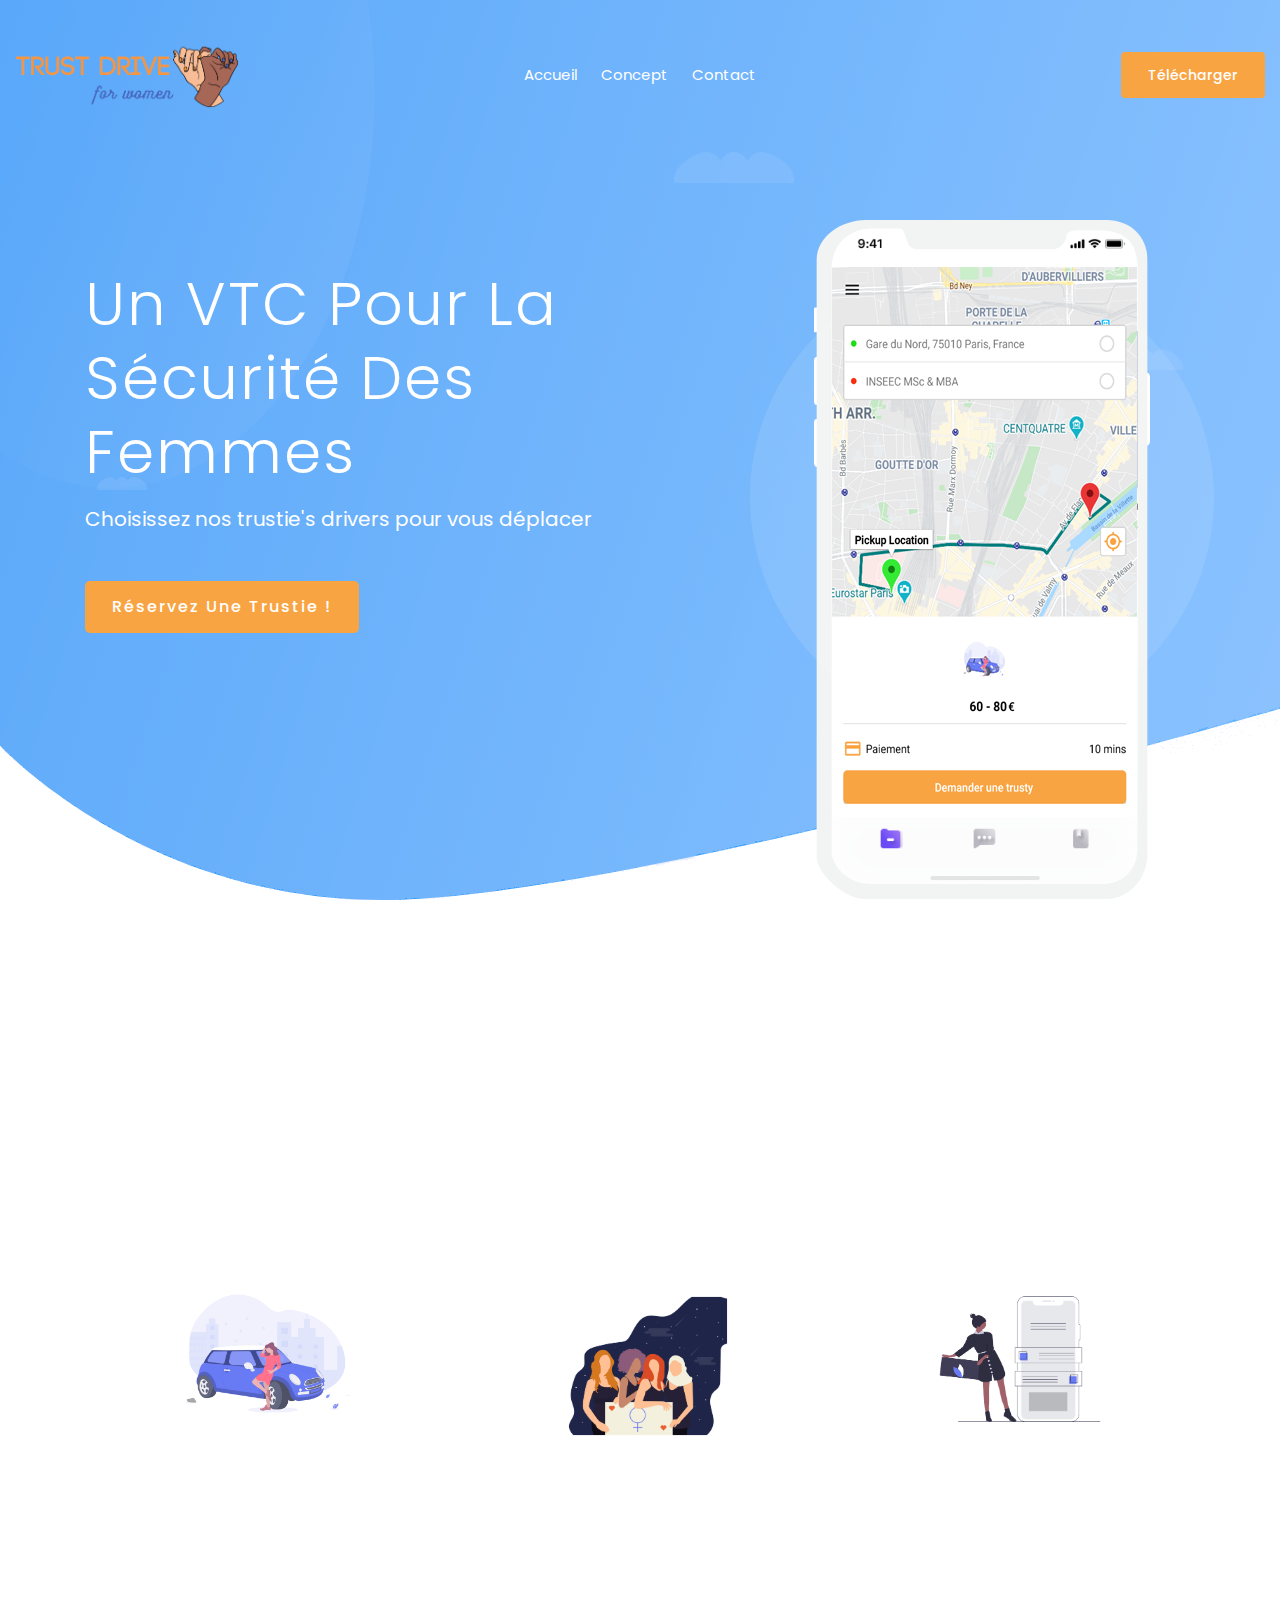
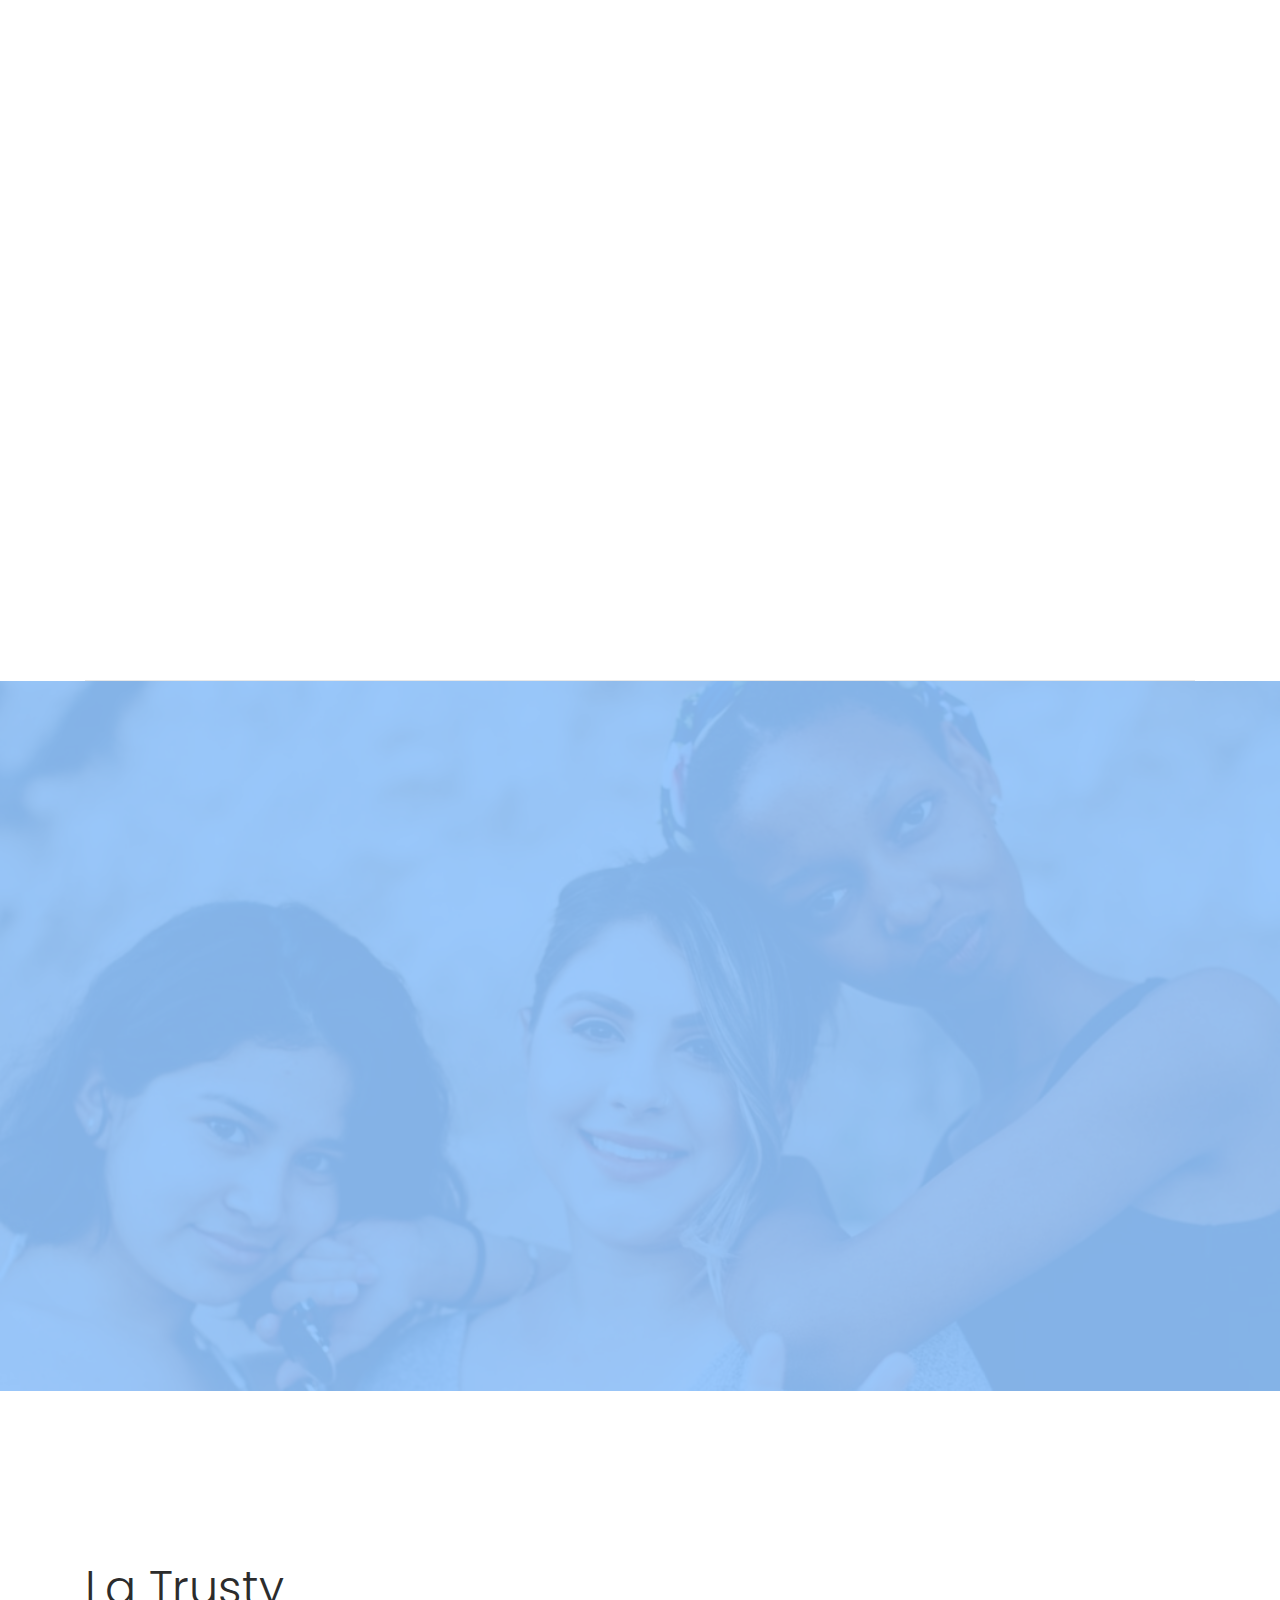
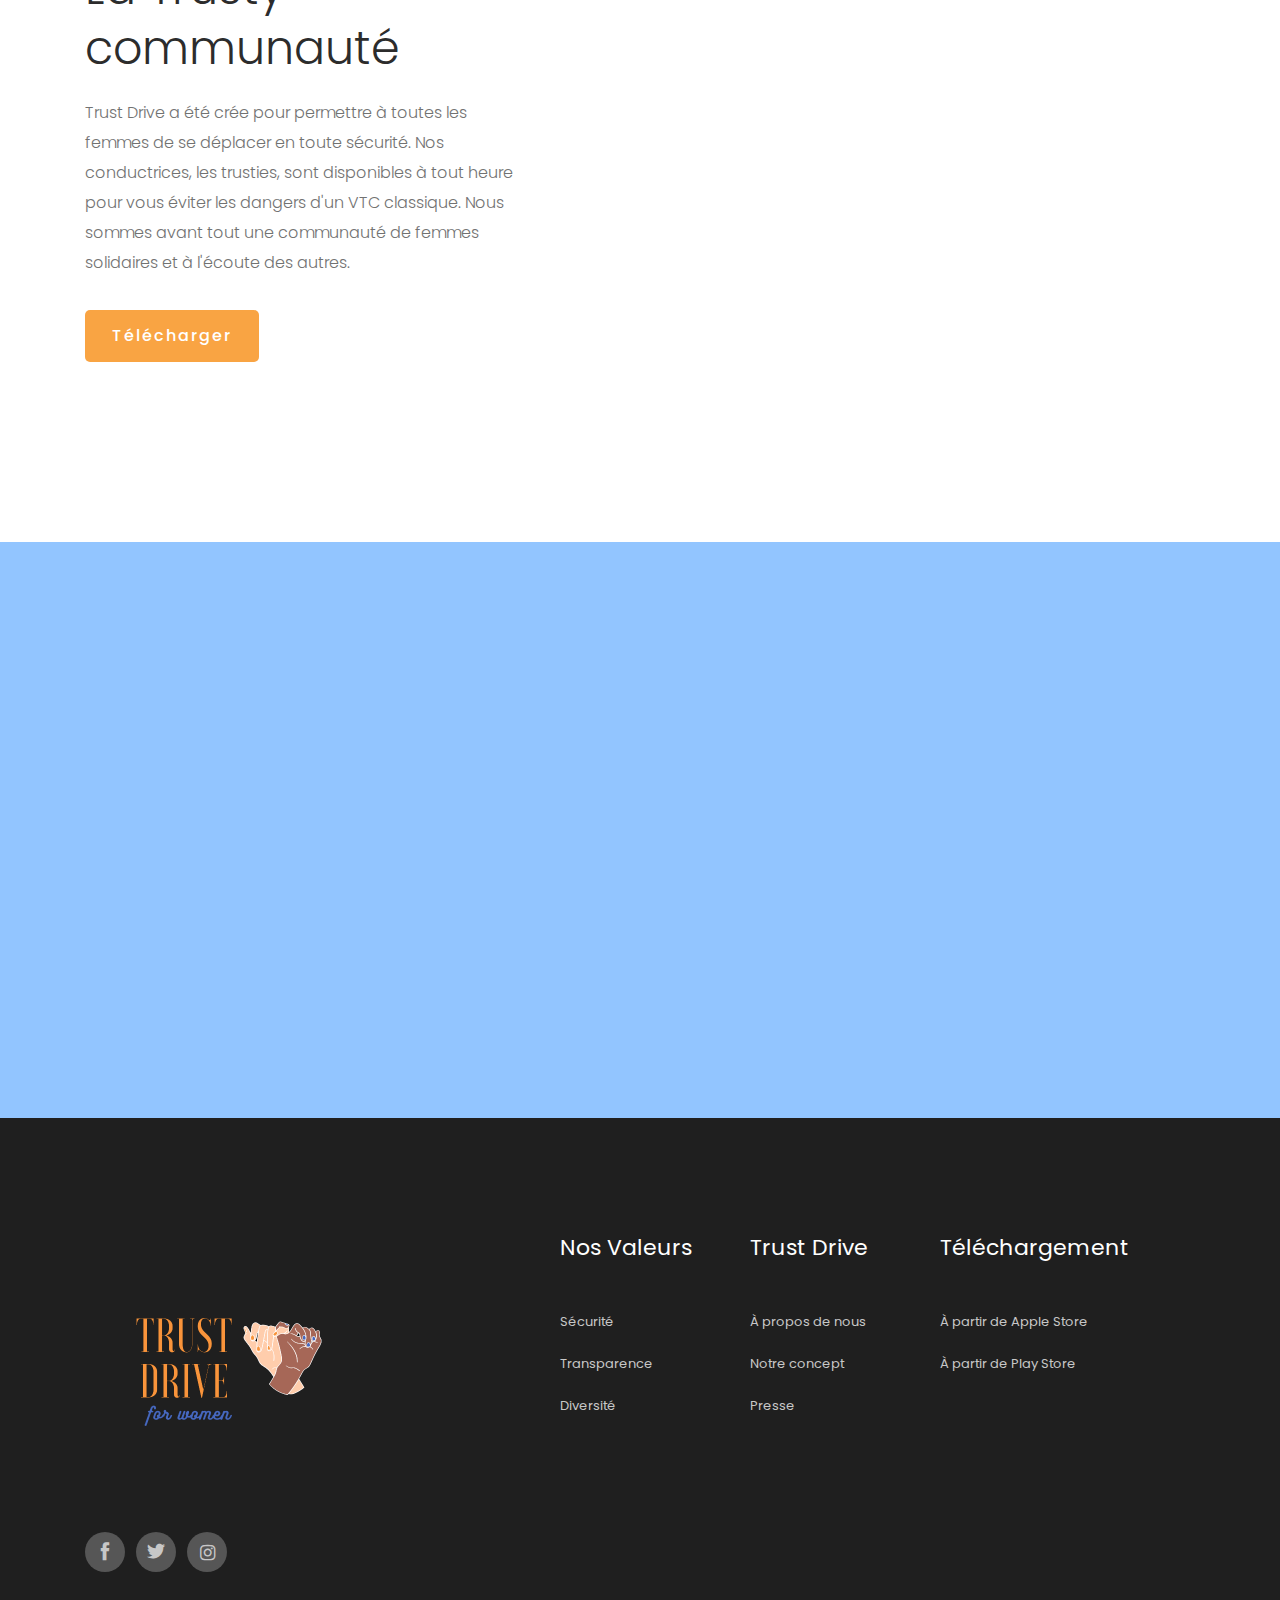
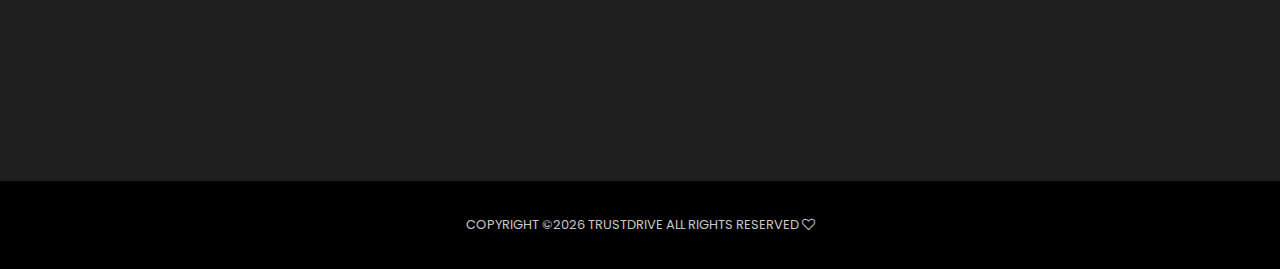
==== index.html @ dd130c21 "Fix header" ====
<!doctype html>
<html class="no-js" lang="zxx">

  <head>
    <meta charset="utf-8">
    <meta http-equiv="x-ua-compatible" content="ie=edge">
    <title> Trust Drive App </title>
    <meta name="description" content="">
    <meta name="viewport" content="width=device-width, initial-scale=1">

    <!-- <link rel="manifest" href="site.webmanifest"> -->
    <!-- Place favicon.ico in the root directory -->

    <!-- CSS here -->
    <link rel="stylesheet" href="css/bootstrap.min.css">
    <link rel="stylesheet" href="css/owl.carousel.min.css">
    <link rel="stylesheet" href="css/magnific-popup.css">
    <link rel="stylesheet" href="css/font-awesome.min.css">
    <link rel="stylesheet" href="css/themify-icons.css">
    <link rel="stylesheet" href="css/nice-select.css">
    <link rel="stylesheet" href="css/flaticon.css">
    <link rel="stylesheet" href="css/gijgo.css">
    <link rel="stylesheet" href="css/animate.min.css">
    <link rel="stylesheet" href="css/slick.css">
    <link rel="stylesheet" href="css/slicknav.css">
    <link rel="stylesheet" href="css/style.css">
    <!-- <link rel="stylesheet" href="css/responsive.css"> -->
  </head>

  <body>
    <!--[if lte IE 9]>
<p class="browserupgrade">You are using an <strong>outdated</strong> browser. Please <a href="https://browsehappy.com/">upgrade your browser</a> to improve your experience and security.</p>
<![endif]-->

    <!-- header-start -->
    <header>
      <div class="header-area ">
        <div class="main-header-area">
          <div class="container-fluid">
            <div class="row align-items-center">
              <div class="col-xl-3 col-lg-2">
                <div class="logo">
                  <a href="index.html">
                    <img src="img/Logo-fond-bleu.png" height="100" alt="">
                  </a>
                </div>
              </div>
              <div class="col-xl-6 col-lg-7">
                <div class="main-menu  d-none d-lg-block">
                  <nav>
                    <ul id="navigation">
                      <li><a class="active" href="index.html">Accueil</a></li>
                      <li><a href="features.html">Concept</a></li>
                      <li><a href="contact.html">Contact</a></li>
                    </ul>
                  </nav>
                </div>
              </div>
              <div class="col-xl-3 col-lg-3 d-none d-lg-block">
                <div class="Appointment">
                  <div class="book_btn d-none d-lg-block">
                    <a  href="#">Télécharger</a>
                  </div>
                </div>
              </div>
              <div class="col-12">
                <div class="mobile_menu d-block d-lg-none"></div>
              </div>
            </div>

          </div>
        </div>
      </div>
    </header>
    <!-- header-end -->

    <!-- slider_area_start -->
    <div class="slider_area">
      <div class="single_slider  d-flex align-items-center slider_bg_1">
        <div class="container">
          <div class="row align-items-center">
            <div class="col-xl-7 col-md-6">
              <div class="slider_text ">
                <h3 class="wow fadeInDown" data-wow-duration="1s" data-wow-delay=".1s" >Un VTC pour la<br>
                  sécurité des femmes</h3>
                <p class="wow fadeInLeft" data-wow-duration="1s" data-wow-delay=".1s">Choisissez nos trustie's drivers pour vous déplacer</p>
                <div class="video_service_btn wow fadeInLeft" data-wow-duration="1s" data-wow-delay=".1s">
                  <a href="#" class="boxed-btn3">Réservez une trustie !</a>
                </div>
              </div>
            </div>
            <div class="col-xl-5 col-md-6">
              <div class="phone_thumb wow fadeInDown" data-wow-duration="1.1s" data-wow-delay=".2s">
                <img src="img/ilstrator/phone.png" alt="">
              </div>
            </div>
          </div>
        </div>
      </div>
    </div>
    <!-- slider_area_end -->
    <!-- service_area  -->
    <div class="service_area">
      <div class="container">
        <div class="row">
          <div class="col-xl-12">
            <div class="section_title text-center  wow fadeInUp" data-wow-duration=".5s" data-wow-delay=".3s">
              <h3>Déplacez-vous en toute sécurité avec nos trusties drivers</h3>
            </div>
          </div>
        </div>
        <div class="row">
          <div class="col-lg-4 col-md-4">
            <div  data-wow-duration=".6s" data-wow-delay=".4s">
              <div class="thumb">
                <img src="img/driver-women.png" width="200" alt="driver-women" style=" margin-left:83px;"/>
              </div>
              <br>
                <div class="single_service text-center wow fadeInUp">
              <h3>Réalisez vos déplacements
               <br>
                avec respect</h3>
                    </div>
            </div>
          </div>
          <div class="col-lg-4 col-md-4">
            <div data-wow-duration=".7s" data-wow-delay=".5s">
              <div class="thumb">
                <img src="img/communaut%C3%A9-femme.png" width="200" alt="" style=" margin-left:83px;"/>
              </div>
              
                <div class="single_service text-center wow fadeInUp">
              <h3>Rejoignez une 
              <br>
              communauté féminine</h3>
                </div>
            </div>
          </div>
          <div class="col-lg-4 col-md-4">

            <div data-wow-duration=".8s" data-wow-delay=".6s">
              <div class="thumb">
                <img src="img/dialogue-icone.png" width="200" alt="" style=" margin-left:75px;"/>
              </div>
                <div class="single_service text-center wow fadeInUp">
              <h3>Créer un lieu 
              <br>d'échange</h3>
                </div>
            </div>
          </div>
        </div>
      </div>
    </div>
    <!--/ service_area  -->

    <!-- service_area_2  -->
    <div class="service_area_2">
      <div class="container">
        <div class="row align-items-center">
          <div class="col-xl-4 col-lg-4 col-md-6 wow fadeInLeft" data-wow-duration=".4s" data-wow-delay=".5s">
            <div class="man_thumb">
            </div>
          </div>
          <div class="col-xl-5 offset-xl-1 col-lg-6 col-md-6 ">
            <div class="mobile_screen wow fadeInRight" data-wow-duration=".8s" data-wow-delay=".5s">
              <img src="img/ilstrator_img/man_walk.png" alt="">
            </div>
          </div>
        </div>
        <div class="service_content_wrap">
          <div class="row">
            <div class="col-lg-4 col-md-4">
              <div class="single_service  wow fadeInUp" data-wow-duration=".5s" data-wow-delay=".3s">
                <span>01</span>
                <h3>Téléchargement gratuit</h3>
                <p>Faites par des femmes pour des femmes, inscrivez vous gratuitement pour en bénéficier.</p>
              </div>
            </div>
            <div class="col-lg-4 col-md-4">
              <div class="single_service  wow fadeInUp" data-wow-duration=".6s" data-wow-delay=".4s">
                <span>02</span>
                <h3>Créer votre profil</h3>
                <p>Identifiez-vous pour bénéficier de toutes les fonctionnalités de Trust Drive gratuitement en toute confiance.</p>
              </div>
            </div>
            <div class="col-lg-4 col-md-4  wow fadeInUp" data-wow-duration=".7s" data-wow-delay=".5s">
              <div class="single_service">
                <span>03</span>
                <h3>Découvrez l'application</h3>
                <p>Nos Trusties vous accompagnent au quotidien, une communauté de femmes est à votre écoute.</p>
              </div>
            </div>
          </div>
        </div>
      </div>
    </div>
    <!-- testmonial_area  -->
    <div class="testmonial_area">
      <div class="container">
        <div class="col-xl-12">
          <div class="testmonial_active owl-carousel">
            <div class="single_testmonial text-center wow fadeInUp" data-wow-duration=".5s" data-wow-delay=".3s">
              <div class="section_title">
                <h3>Elles nous ont <br>
                  fait confiance !</h3>
              </div>
              <p>
                Parfait - Un trajet agréable dans l'ensemble, <br>
                rien à redire. <br>
                Je garde cette application pour mes retours de soirées !
              </p>
              <div class="rating_author">
                <i class="fa fa-star"></i>
                <i class="fa fa-star"></i>
                <i class="fa fa-star"></i>
                <i class="fa fa-star"></i>
                <i class="fa fa-star"></i>
                <span>
                  - Eléna Benali
                </span>
              </div>
            </div>
            <div class="single_testmonial text-center wow fadeInUp" data-wow-duration=".5s" data-wow-delay=".3s">
              <div class="section_title">
                <h3>Avis de nos <br>
                  utilisatrices régulières</h3>
              </div>
              <p>
                Très bien !  -   <br>
                Ma Trustie était très agréable. <br>
                Elle a fait en sorte que notre trajet en sa compagnie soit le plus sécurisant dans un véhicule très confortable.
              </p>
              <div class="rating_author">
                <i class="fa fa-star"></i>
                <i class="fa fa-star"></i>
                <i class="fa fa-star"></i>
                <i class="fa fa-star"></i>
                <i class="fa fa-star"></i>
                <span>
                  - Leticia Touabi
                </span>
              </div>
            </div>
            <div class="single_testmonial text-center wow fadeInUp" data-wow-duration=".5s" data-wow-delay=".3s">
              <div class="section_title">
                <h3>Elles nous ont <br>
                 fait confiance !</h3>
              </div>
              <p>
                Enfin un service dans lequel nous n'avons pas peur <br>
                 <br>
                Première expérience avec l'application Trust Drive et je recommande vivement. Les autres fonctionnalités de l'application sont vraiment intéressantes. Merci !
              </p>
              <div class="rating_author">
                <i class="fa fa-star"></i>
                <i class="fa fa-star"></i>
                <i class="fa fa-star"></i>
                <i class="fa fa-star"></i>
                <i class="fa fa-star"></i>
                <span>
                  - Mariane Reynier
                </span>
              </div>
            </div>
            <div class="single_testmonial text-center wow fadeInUp" data-wow-duration=".5s" data-wow-delay=".3s">
              <div class="section_title">
                <h3>Avis de nos <br>
                  utilisatrices régulières</h3>
              </div>
              <p>
                Best driver ever! <br>
                J'ai eu l'impression d'être en sécurité avec cette trustie ! Merci beaucoup ! <br>
                En plus, les autres fonctionnalités gratuites de l'appli m'ont beaucoup aidé.
              </p>
              <div class="rating_author">
                <i class="fa fa-star"></i>
                <i class="fa fa-star"></i>
                <i class="fa fa-star"></i>
                <i class="fa fa-star"></i>
                <i class="fa fa-star"></i>
                <span>
                  - Camille 
                </span>
              </div>
            </div>
          </div>
        </div>
      </div>
    </div>
    <!--/ testmonial_area  -->
    
        <div class="features_area ">
      <div class="container">
        <div class="features_main_wrap">
          <div class="row  align-items-center">
            <div class="col-xl-5 col-lg-5 col-md-6">
              <div class="features_info2">
                <h3>La Trusty
                  communauté</h3>
                <p>Trust Drive a été crée pour permettre à toutes les femmes de se déplacer en toute sécurité. Nos conductrices, les trusties, sont disponibles à tout heure pour vous éviter les dangers d'un VTC classique. Nous sommes avant tout une communauté de femmes solidaires et à l'écoute des autres.</p>
                <div class="about_btn">
                  <a class="boxed-btn4" href="#">Télécharger</a>
                </div>
              </div>
            </div>
            <div class="col-xl-5 col-lg-5 offset-xl-1 offset-lg-1 col-md-6 ">
              <div class="about_draw wow fadeInUp" data-wow-duration=".7s" data-wow-delay=".5s">
                <img src="img/happy-bunch.png" alt="">
              </div>
            </div>
          </div>
        </div>
          </div>
    </div>


    <!-- productivity_area  -->
    <div class="productivity_area">
      <div class="container">
        <div class="row align-items-center">
          <div class="col-xl-7 col-md-12 col-lg-6">
            <h3 class="wow fadeInDown" data-wow-duration="1s" data-wow-delay=".1s">Téléchargez dès maintenant <br>
              pour réserver un trajet sécurisé !</h3>
          </div>
          <div class="col-xl-5 col-md-12 col-lg-6">
            <div class="app_download wow fadeInDown" data-wow-duration="1s" data-wow-delay=".1s">
              <a href="#" >
                <img src="img/ilstrator/app.svg" alt="">
              </a>
              <a href="#">
                <img src="img/ilstrator/play.svg" alt="">
              </a>

            </div>
          </div>
        </div>
      </div>
    </div>
    <!--/ productivity_area  -->

    <!-- footer start -->
    <footer class="footer">
      <div class="footer_top">
        <div class="container">
          <div class="row">
            <div class="col-xl-4 col-md-6 col-lg-4">
              <div class="footer_widget">
                <div class="footer_logo">
                  <a href="#">
                    <img src="img/Logo-trust-drive.png" height="250" alt="logo-trust-drive">
                  </a>
                </div>
                <p>
               
                </p>
                <div class="socail_links">
                  <ul>
                    <li>
                      <a href="#">
                        <i class="ti-facebook"></i>
                      </a>
                    </li>
                    <li>
                      <a href="#">
                        <i class="ti-twitter-alt"></i>
                      </a>
                    </li>
                    <li>
                      <a href="#">
                        <i class="fa fa-instagram"></i>
                      </a>
                    </li>
                  </ul>
                </div>

              </div>
            </div>
            <div class="col-xl-2 offset-xl-1 col-md-6 col-lg-3">
              <div class="footer_widget">
                <h3 class="footer_title">
                  Nos valeurs
                </h3>
                <ul>
                  <li><a href="#">Sécurité</a></li>
                  <li><a href="#">Transparence</a></li>
                  <li><a href="#">Diversité</a></li>
    
                </ul>

              </div>
            </div>
            <div class="col-xl-2 col-md-6 col-lg-2">
              <div class="footer_widget">
                <h3 class="footer_title">
                  Trust Drive 
                </h3>
                <ul>
                  <li><a href="#">À propos de nous</a></li>
                  <li><a href="#">Notre concept</a></li>
                 
                  <li><a href="#">Presse</a></li>
                </ul>
              </div>
            </div>
            <div class="col-xl-3 col-md-6 col-lg-3">
              <div class="footer_widget">
                <h3 class="footer_title">
                  Téléchargement 
                </h3>
                <ul>
                  <li>
                    <a href="#">
                   À partir de Apple Store

                    </a>
                  </li>
                  <li><a href="#">
                    À partir de Play Store
                    </a>
                  </li>
                </ul>
              </div>
            </div>
          </div>
        </div>
      </div>
      <div class="copy-right_text">
        <div class="container">
          <div class="footer_border"></div>
          <div class="row">
            <div class="col-xl-12">
              <p class="copy_right text-center">
                <!-- Link back to Colorlib can't be removed. Template is licensed under CC BY 3.0. -->
                COPYRIGHT &copy;<script>document.write(new Date().getFullYear());</script> TRUSTDRIVE ALL RIGHTS RESERVED <i class="fa fa-heart-o" aria-hidden="true"></i><a href="https://colorlib.com" target="_blank"></a>
                <!-- Link back to Colorlib can't be removed. Template is licensed under CC BY 3.0. -->
              </p>
            </div>
          </div>
        </div>
      </div>
    </footer>
    <!--/ footer end  -->

    <!-- JS here -->
    <script src="js/vendor/modernizr-3.5.0.min.js"></script>
    <script src="js/vendor/jquery-1.12.4.min.js"></script>
    <script src="js/popper.min.js"></script>
    <script src="js/bootstrap.min.js"></script>
    <script src="js/owl.carousel.min.js"></script>
    <script src="js/isotope.pkgd.min.js"></script>
    <script src="js/ajax-form.js"></script>
    <script src="js/waypoints.min.js"></script>
    <script src="js/jquery.counterup.min.js"></script>
    <script src="js/imagesloaded.pkgd.min.js"></script>
    <script src="js/scrollIt.js"></script>
    <script src="js/jquery.scrollUp.min.js"></script>
    <script src="js/wow.min.js"></script>
    <script src="js/nice-select.min.js"></script>
    <script src="js/jquery.slicknav.min.js"></script>
    <script src="js/jquery.magnific-popup.min.js"></script>
    <script src="js/plugins.js"></script>
    <script src="js/gijgo.min.js"></script>

    <!--contact js-->
    <script src="js/contact.js"></script>
    <script src="js/jquery.ajaxchimp.min.js"></script>
    <script src="js/jquery.form.js"></script>
    <script src="js/jquery.validate.min.js"></script>
    <script src="js/mail-script.js"></script>

    <script src="js/main.js"></script>
  </body>

</html>
---- css/themify-icons.css ----
@font-face {
	font-family: 'themify';
	src:url('../fonts/themify.eot?-fvbane');
	src:url('../fonts/themify.eot?#iefix-fvbane') format('embedded-opentype'),
		url('../fonts/themify.woff?-fvbane') format('woff'),
		url('../fonts/themify.ttf?-fvbane') format('truetype'),
		url('../fonts/themify.svg?-fvbane#themify') format('svg');
	font-weight: normal;
	font-style: normal;
}

[class^="ti-"], [class*=" ti-"] {
	font-family: 'themify';
	/* speak: none; */
	font-style: normal;
	font-weight: normal;
	font-variant: normal;
	text-transform: none;
	line-height: 1;

	/* Better Font Rendering =========== */
	-webkit-font-smoothing: antialiased;
	-moz-osx-font-smoothing: grayscale;
}

.ti-wand:before {
	content: "\e600";
}
.ti-volume:before {
	content: "\e601";
}
.ti-user:before {
	content: "\e602";
}
.ti-unlock:before {
	content: "\e603";
}
.ti-unlink:before {
	content: "\e604";
}
.ti-trash:before {
	content: "\e605";
}
.ti-thought:before {
	content: "\e606";
}
.ti-target:before {
	content: "\e607";
}
.ti-tag:before {
	content: "\e608";
}
.ti-tablet:before {
	content: "\e609";
}
.ti-star:before {
	content: "\e60a";
}
.ti-spray:before {
	content: "\e60b";
}
.ti-signal:before {
	content: "\e60c";
}
.ti-shopping-cart:before {
	content: "\e60d";
}
.ti-shopping-cart-full:before {
	content: "\e60e";
}
.ti-settings:before {
	content: "\e60f";
}
.ti-search:before {
	content: "\e610";
}
.ti-zoom-in:before {
	content: "\e611";
}
.ti-zoom-out:before {
	content: "\e612";
}
.ti-cut:before {
	content: "\e613";
}
.ti-ruler:before {
	content: "\e614";
}
.ti-ruler-pencil:before {
	content: "\e615";
}
.ti-ruler-alt:before {
	content: "\e616";
}
.ti-bookmark:before {
	content: "\e617";
}
.ti-bookmark-alt:before {
	content: "\e618";
}
.ti-reload:before {
	content: "\e619";
}
.ti-plus:before {
	content: "\e61a";
}
.ti-pin:before {
	content: "\e61b";
}
.ti-pencil:before {
	content: "\e61c";
}
.ti-pencil-alt:before {
	content: "\e61d";
}
.ti-paint-roller:before {
	content: "\e61e";
}
.ti-paint-bucket:before {
	content: "\e61f";
}
.ti-na:before {
	content: "\e620";
}
.ti-mobile:before {
	content: "\e621";
}
.ti-minus:before {
	content: "\e622";
}
.ti-medall:before {
	content: "\e623";
}
.ti-medall-alt:before {
	content: "\e624";
}
.ti-marker:before {
	content: "\e625";
}
.ti-marker-alt:before {
	content: "\e626";
}
.ti-arrow-up:before {
	content: "\e627";
}
.ti-arrow-right:before {
	content: "\e628";
}
.ti-arrow-left:before {
	content: "\e629";
}
.ti-arrow-down:before {
	content: "\e62a";
}
.ti-lock:before {
	content: "\e62b";
}
.ti-location-arrow:before {
	content: "\e62c";
}
.ti-link:before {
	content: "\e62d";
}
.ti-layout:before {
	content: "\e62e";
}
.ti-layers:before {
	content: "\e62f";
}
.ti-layers-alt:before {
	content: "\e630";
}
.ti-key:before {
	content: "\e631";
}
.ti-import:before {
	content: "\e632";
}
.ti-image:before {
	content: "\e633";
}
.ti-heart:before {
	content: "\e634";
}
.ti-heart-broken:before {
	content: "\e635";
}
.ti-hand-stop:before {
	content: "\e636";
}
.ti-hand-open:before {
	content: "\e637";
}
.ti-hand-drag:before {
	content: "\e638";
}
.ti-folder:before {
	content: "\e639";
}
.ti-flag:before {
	content: "\e63a";
}
.ti-flag-alt:before {
	content: "\e63b";
}
.ti-flag-alt-2:before {
	content: "\e63c";
}
.ti-eye:before {
	content: "\e63d";
}
.ti-export:before {
	content: "\e63e";
}
.ti-exchange-vertical:before {
	content: "\e63f";
}
.ti-desktop:before {
	content: "\e640";
}
.ti-cup:before {
	content: "\e641";
}
.ti-crown:before {
	content: "\e642";
}
.ti-comments:before {
	content: "\e643";
}
.ti-comment:before {
	content: "\e644";
}
.ti-comment-alt:before {
	content: "\e645";
}
.ti-close:before {
	content: "\e646";
}
.ti-clip:before {
	content: "\e647";
}
.ti-angle-up:before {
	content: "\e648";
}
.ti-angle-right:before {
	content: "\e649";
}
.ti-angle-left:before {
	content: "\e64a";
}
.ti-angle-down:before {
	content: "\e64b";
}
.ti-check:before {
	content: "\e64c";
}
.ti-check-box:before {
	content: "\e64d";
}
.ti-camera:before {
	content: "\e64e";
}
.ti-announcement:before {
	content: "\e64f";
}
.ti-brush:before {
	content: "\e650";
}
.ti-briefcase:before {
	content: "\e651";
}
.ti-bolt:before {
	content: "\e652";
}
.ti-bolt-alt:before {
	content: "\e653";
}
.ti-blackboard:before {
	content: "\e654";
}
.ti-bag:before {
	content: "\e655";
}
.ti-move:before {
	content: "\e656";
}
.ti-arrows-vertical:before {
	content: "\e657";
}
.ti-arrows-horizontal:before {
	content: "\e658";
}
.ti-fullscreen:before {
	content: "\e659";
}
.ti-arrow-top-right:before {
	content: "\e65a";
}
.ti-arrow-top-left:before {
	content: "\e65b";
}
.ti-arrow-circle-up:before {
	content: "\e65c";
}
.ti-arrow-circle-right:before {
	content: "\e65d";
}
.ti-arrow-circle-left:before {
	content: "\e65e";
}
.ti-arrow-circle-down:before {
	content: "\e65f";
}
.ti-angle-double-up:before {
	content: "\e660";
}
.ti-angle-double-right:before {
	content: "\e661";
}
.ti-angle-double-left:before {
	content: "\e662";
}
.ti-angle-double-down:before {
	content: "\e663";
}
.ti-zip:before {
	content: "\e664";
}
.ti-world:before {
	content: "\e665";
}
.ti-wheelchair:before {
	content: "\e666";
}
.ti-view-list:before {
	content: "\e667";
}
.ti-view-list-alt:before {
	content: "\e668";
}
.ti-view-grid:before {
	content: "\e669";
}
.ti-uppercase:before {
	content: "\e66a";
}
.ti-upload:before {
	content: "\e66b";
}
.ti-underline:before {
	content: "\e66c";
}
.ti-truck:before {
	content: "\e66d";
}
.ti-timer:before {
	content: "\e66e";
}
.ti-ticket:before {
	content: "\e66f";
}
.ti-thumb-up:before {
	content: "\e670";
}
.ti-thumb-down:before {
	content: "\e671";
}
.ti-text:before {
	content: "\e672";
}
.ti-stats-up:before {
	content: "\e673";
}
.ti-stats-down:before {
	content: "\e674";
}
.ti-split-v:before {
	content: "\e675";
}
.ti-split-h:before {
	content: "\e676";
}
.ti-smallcap:before {
	content: "\e677";
}
.ti-shine:before {
	content: "\e678";
}
.ti-shift-right:before {
	content: "\e679";
}
.ti-shift-left:before {
	content: "\e67a";
}
.ti-shield:before {
	content: "\e67b";
}
.ti-notepad:before {
	content: "\e67c";
}
.ti-server:before {
	content: "\e67d";
}
.ti-quote-right:before {
	content: "\e67e";
}
.ti-quote-left:before {
	content: "\e67f";
}
.ti-pulse:before {
	content: "\e680";
}
.ti-printer:before {
	content: "\e681";
}
.ti-power-off:before {
	content: "\e682";
}
.ti-plug:before {
	content: "\e683";
}
.ti-pie-chart:before {
	content: "\e684";
}
.ti-paragraph:before {
	content: "\e685";
}
.ti-panel:before {
	content: "\e686";
}
.ti-package:before {
	content: "\e687";
}
.ti-music:before {
	content: "\e688";
}
.ti-music-alt:before {
	content: "\e689";
}
.ti-mouse:before {
	content: "\e68a";
}
.ti-mouse-alt:before {
	content: "\e68b";
}
.ti-money:before {
	content: "\e68c";
}
.ti-microphone:before {
	content: "\e68d";
}
.ti-menu:before {
	content: "\e68e";
}
.ti-menu-alt:before {
	content: "\e68f";
}
.ti-map:before {
	content: "\e690";
}
.ti-map-alt:before {
	content: "\e691";
}
.ti-loop:before {
	content: "\e692";
}
.ti-location-pin:before {
	content: "\e693";
}
.ti-list:before {
	content: "\e694";
}
.ti-light-bulb:before {
	content: "\e695";
}
.ti-Italic:before {
	content: "\e696";
}
.ti-info:before {
	content: "\e697";
}
.ti-infinite:before {
	content: "\e698";
}
.ti-id-badge:before {
	content: "\e699";
}
.ti-hummer:before {
	content: "\e69a";
}
.ti-home:before {
	content: "\e69b";
}
.ti-help:before {
	content: "\e69c";
}
.ti-headphone:before {
	content: "\e69d";
}
.ti-harddrives:before {
	content: "\e69e";
}
.ti-harddrive:before {
	content: "\e69f";
}
.ti-gift:before {
	content: "\e6a0";
}
.ti-game:before {
	content: "\e6a1";
}
.ti-filter:before {
	content: "\e6a2";
}
.ti-files:before {
	content: "\e6a3";
}
.ti-file:before {
	content: "\e6a4";
}
.ti-eraser:before {
	content: "\e6a5";
}
.ti-envelope:before {
	content: "\e6a6";
}
.ti-download:before {
	content: "\e6a7";
}
.ti-direction:before {
	content: "\e6a8";
}
.ti-direction-alt:before {
	content: "\e6a9";
}
.ti-dashboard:before {
	content: "\e6aa";
}
.ti-control-stop:before {
	content: "\e6ab";
}
.ti-control-shuffle:before {
	content: "\e6ac";
}
.ti-control-play:before {
	content: "\e6ad";
}
.ti-control-pause:before {
	content: "\e6ae";
}
.ti-control-forward:before {
	content: "\e6af";
}
.ti-control-backward:before {
	content: "\e6b0";
}
.ti-cloud:before {
	content: "\e6b1";
}
.ti-cloud-up:before {
	content: "\e6b2";
}
.ti-cloud-down:before {
	content: "\e6b3";
}
.ti-clipboard:before {
	content: "\e6b4";
}
.ti-car:before {
	content: "\e6b5";
}
.ti-calendar:before {
	content: "\e6b6";
}
.ti-book:before {
	content: "\e6b7";
}
.ti-bell:before {
	content: "\e6b8";
}
.ti-basketball:before {
	content: "\e6b9";
}
.ti-bar-chart:before {
	content: "\e6ba";
}
.ti-bar-chart-alt:before {
	content: "\e6bb";
}
.ti-back-right:before {
	content: "\e6bc";
}
.ti-back-left:before {
	content: "\e6bd";
}
.ti-arrows-corner:before {
	content: "\e6be";
}
.ti-archive:before {
	content: "\e6bf";
}
.ti-anchor:before {
	content: "\e6c0";
}
.ti-align-right:before {
	content: "\e6c1";
}
.ti-align-left:before {
	content: "\e6c2";
}
.ti-align-justify:before {
	content: "\e6c3";
}
.ti-align-center:before {
	content: "\e6c4";
}
.ti-alert:before {
	content: "\e6c5";
}
.ti-alarm-clock:before {
	content: "\e6c6";
}
.ti-agenda:before {
	content: "\e6c7";
}
.ti-write:before {
	content: "\e6c8";
}
.ti-window:before {
	content: "\e6c9";
}
.ti-widgetized:before {
	content: "\e6ca";
}
.ti-widget:before {
	content: "\e6cb";
}
.ti-widget-alt:before {
	content: "\e6cc";
}
.ti-wallet:before {
	content: "\e6cd";
}
.ti-video-clapper:before {
	content: "\e6ce";
}
.ti-video-camera:before {
	content: "\e6cf";
}
.ti-vector:before {
	content: "\e6d0";
}
.ti-themify-logo:before {
	content: "\e6d1";
}
.ti-themify-favicon:before {
	content: "\e6d2";
}
.ti-themify-favicon-alt:before {
	content: "\e6d3";
}
.ti-support:before {
	content: "\e6d4";
}
.ti-stamp:before {
	content: "\e6d5";
}
.ti-split-v-alt:before {
	content: "\e6d6";
}
.ti-slice:before {
	content: "\e6d7";
}
.ti-shortcode:before {
	content: "\e6d8";
}
.ti-shift-right-alt:before {
	content: "\e6d9";
}
.ti-shift-left-alt:before {
	content: "\e6da";
}
.ti-ruler-alt-2:before {
	content: "\e6db";
}
.ti-receipt:before {
	content: "\e6dc";
}
.ti-pin2:before {
	content: "\e6dd";
}
.ti-pin-alt:before {
	content: "\e6de";
}
.ti-pencil-alt2:before {
	content: "\e6df";
}
.ti-palette:before {
	content: "\e6e0";
}
.ti-more:before {
	content: "\e6e1";
}
.ti-more-alt:before {
	content: "\e6e2";
}
.ti-microphone-alt:before {
	content: "\e6e3";
}
.ti-magnet:before {
	content: "\e6e4";
}
.ti-line-double:before {
	content: "\e6e5";
}
.ti-line-dotted:before {
	content: "\e6e6";
}
.ti-line-dashed:before {
	content: "\e6e7";
}
.ti-layout-width-full:before {
	content: "\e6e8";
}
.ti-layout-width-default:before {
	content: "\e6e9";
}
.ti-layout-width-default-alt:before {
	content: "\e6ea";
}
.ti-layout-tab:before {
	content: "\e6eb";
}
.ti-layout-tab-window:before {
	content: "\e6ec";
}
.ti-layout-tab-v:before {
	content: "\e6ed";
}
.ti-layout-tab-min:before {
	content: "\e6ee";
}
.ti-layout-slider:before {
	content: "\e6ef";
}
.ti-layout-slider-alt:before {
	content: "\e6f0";
}
.ti-layout-sidebar-right:before {
	content: "\e6f1";
}
.ti-layout-sidebar-none:before {
	content: "\e6f2";
}
.ti-layout-sidebar-left:before {
	content: "\e6f3";
}
.ti-layout-placeholder:before {
	content: "\e6f4";
}
.ti-layout-menu:before {
	content: "\e6f5";
}
.ti-layout-menu-v:before {
	content: "\e6f6";
}
.ti-layout-menu-separated:before {
	content: "\e6f7";
}
.ti-layout-menu-full:before {
	content: "\e6f8";
}
.ti-layout-media-right-alt:before {
	content: "\e6f9";
}
.ti-layout-media-right:before {
	content: "\e6fa";
}
.ti-layout-media-overlay:before {
	content: "\e6fb";
}
.ti-layout-media-overlay-alt:before {
	content: "\e6fc";
}
.ti-layout-media-overlay-alt-2:before {
	content: "\e6fd";
}
.ti-layout-media-left-alt:before {
	content: "\e6fe";
}
.ti-layout-media-left:before {
	content: "\e6ff";
}
.ti-layout-media-center-alt:before {
	content: "\e700";
}
.ti-layout-media-center:before {
	content: "\e701";
}
.ti-layout-list-thumb:before {
	content: "\e702";
}
.ti-layout-list-thumb-alt:before {
	content: "\e703";
}
.ti-layout-list-post:before {
	content: "\e704";
}
.ti-layout-list-large-image:before {
	content: "\e705";
}
.ti-layout-line-solid:before {
	content: "\e706";
}
.ti-layout-grid4:before {
	content: "\e707";
}
.ti-layout-grid3:before {
	content: "\e708";
}
.ti-layout-grid2:before {
	content: "\e709";
}
.ti-layout-grid2-thumb:before {
	content: "\e70a";
}
.ti-layout-cta-right:before {
	content: "\e70b";
}
.ti-layout-cta-left:before {
	content: "\e70c";
}
.ti-layout-cta-center:before {
	content: "\e70d";
}
.ti-layout-cta-btn-right:before {
	content: "\e70e";
}
.ti-layout-cta-btn-left:before {
	content: "\e70f";
}
.ti-layout-column4:before {
	content: "\e710";
}
.ti-layout-column3:before {
	content: "\e711";
}
.ti-layout-column2:before {
	content: "\e712";
}
.ti-layout-accordion-separated:before {
	content: "\e713";
}
.ti-layout-accordion-merged:before {
	content: "\e714";
}
.ti-layout-accordion-list:before {
	content: "\e715";
}
.ti-ink-pen:before {
	content: "\e716";
}
.ti-info-alt:before {
	content: "\e717";
}
.ti-help-alt:before {
	content: "\e718";
}
.ti-headphone-alt:before {
	content: "\e719";
}
.ti-hand-point-up:before {
	content: "\e71a";
}
.ti-hand-point-right:before {
	content: "\e71b";
}
.ti-hand-point-left:before {
	content: "\e71c";
}
.ti-hand-point-down:before {
	content: "\e71d";
}
.ti-gallery:before {
	content: "\e71e";
}
.ti-face-smile:before {
	content: "\e71f";
}
.ti-face-sad:before {
	content: "\e720";
}
.ti-credit-card:before {
	content: "\e721";
}
.ti-control-skip-forward:before {
	content: "\e722";
}
.ti-control-skip-backward:before {
	content: "\e723";
}
.ti-control-record:before {
	content: "\e724";
}
.ti-control-eject:before {
	content: "\e725";
}
.ti-comments-smiley:before {
	content: "\e726";
}
.ti-brush-alt:before {
	content: "\e727";
}
.ti-youtube:before {
	content: "\e728";
}
.ti-vimeo:before {
	content: "\e729";
}
.ti-twitter:before {
	content: "\e72a";
}
.ti-time:before {
	content: "\e72b";
}
.ti-tumblr:before {
	content: "\e72c";
}
.ti-skype:before {
	content: "\e72d";
}
.ti-share:before {
	content: "\e72e";
}
.ti-share-alt:before {
	content: "\e72f";
}
.ti-rocket:before {
	content: "\e730";
}
.ti-pinterest:before {
	content: "\e731";
}
.ti-new-window:before {
	content: "\e732";
}
.ti-microsoft:before {
	content: "\e733";
}
.ti-list-ol:before {
	content: "\e734";
}
.ti-linkedin:before {
	content: "\e735";
}
.ti-layout-sidebar-2:before {
	content: "\e736";
}
.ti-layout-grid4-alt:before {
	content: "\e737";
}
.ti-layout-grid3-alt:before {
	content: "\e738";
}
.ti-layout-grid2-alt:before {
	content: "\e739";
}
.ti-layout-column4-alt:before {
	content: "\e73a";
}
.ti-layout-column3-alt:before {
	content: "\e73b";
}
.ti-layout-column2-alt:before {
	content: "\e73c";
}
.ti-instagram:before {
	content: "\e73d";
}
.ti-google:before {
	content: "\e73e";
}
.ti-github:before {
	content: "\e73f";
}
.ti-flickr:before {
	content: "\e740";
}
.ti-facebook:before {
	content: "\e741";
}
.ti-dropbox:before {
	content: "\e742";
}
.ti-dribbble:before {
	content: "\e743";
}
.ti-apple:before {
	content: "\e744";
}
.ti-android:before {
	content: "\e745";
}
.ti-save:before {
	content: "\e746";
}
.ti-save-alt:before {
	content: "\e747";
}
.ti-yahoo:before {
	content: "\e748";
}
.ti-wordpress:before {
	content: "\e749";
}
.ti-vimeo-alt:before {
	content: "\e74a";
}
.ti-twitter-alt:before {
	content: "\e74b";
}
.ti-tumblr-alt:before {
	content: "\e74c";
}
.ti-trello:before {
	content: "\e74d";
}
.ti-stack-overflow:before {
	content: "\e74e";
}
.ti-soundcloud:before {
	content: "\e74f";
}
.ti-sharethis:before {
	content: "\e750";
}
.ti-sharethis-alt:before {
	content: "\e751";
}
.ti-reddit:before {
	content: "\e752";
}
.ti-pinterest-alt:before {
	content: "\e753";
}
.ti-microsoft-alt:before {
	content: "\e754";
}
.ti-linux:before {
	content: "\e755";
}
.ti-jsfiddle:before {
	content: "\e756";
}
.ti-joomla:before {
	content: "\e757";
}
.ti-html5:before {
	content: "\e758";
}
.ti-flickr-alt:before {
	content: "\e759";
}
.ti-email:before {
	content: "\e75a";
}
.ti-drupal:before {
	content: "\e75b";
}
.ti-dropbox-alt:before {
	content: "\e75c";
}
.ti-css3:before {
	content: "\e75d";
}
.ti-rss:before {
	content: "\e75e";
}
.ti-rss-alt:before {
	content: "\e75f";
}
---- css/nice-select.css ----
.nice-select {
  -webkit-tap-highlight-color: transparent;
  background-color: #fff;
  border-radius: 5px;
  border: solid 1px #e8e8e8;
  box-sizing: border-box;
  clear: both;
  cursor: pointer;
  display: block;
  float: left;
  font-family: inherit;
  font-size: 14px;
  font-weight: normal;
  height: 42px;
  line-height: 40px;
  outline: none;
  padding-left: 18px;
  padding-right: 30px;
  position: relative;
  text-align: left !important;
  -webkit-transition: all 0.2s ease-in-out;
  transition: all 0.2s ease-in-out;
  -webkit-user-select: none;
     -moz-user-select: none;
      -ms-user-select: none;
          user-select: none;
  white-space: nowrap;
  width: auto; }
  .nice-select:hover {
    border-color: #dbdbdb; }
  .nice-select:active, .nice-select.open, .nice-select:focus {
    border-color: #999; }


  .nice-select.disabled {
    border-color: #ededed;
    color: #999;
    pointer-events: none; }
    .nice-select.disabled:after {
      border-color: #cccccc; }
  .nice-select.wide {
    width: 100%; }
    .nice-select.wide .list {
      left: 0 !important;
      right: 0 !important; }
  .nice-select.right {
    float: right; }
    .nice-select.right .list {
      left: auto;
      right: 0; }
  .nice-select.small {
    font-size: 12px;
    height: 36px;
    line-height: 34px; }
    .nice-select.small:after {
      height: 4px;
      width: 4px; }
    .nice-select.small .option {
      line-height: 34px;
      min-height: 34px; }
  .nice-select .list {
    background-color: #fff;
    border-radius: 5px;
    box-shadow: 0 0 0 1px rgba(68, 68, 68, 0.11);
    box-sizing: border-box;
    margin-top: 4px;
    opacity: 0;
    overflow: hidden;
    padding: 0;
    pointer-events: none;
    position: absolute;
    top: 100%;
    left: 0;
    -webkit-transform-origin: 50% 0;
        -ms-transform-origin: 50% 0;
            transform-origin: 50% 0;
    -webkit-transform: scale(0.75) translateY(-21px);
        -ms-transform: scale(0.75) translateY(-21px);
            transform: scale(0.75) translateY(-21px);
    -webkit-transition: all 0.2s cubic-bezier(0.5, 0, 0, 1.25), opacity 0.15s ease-out;
    transition: all 0.2s cubic-bezier(0.5, 0, 0, 1.25), opacity 0.15s ease-out;
    z-index: 9; }
    .nice-select .list:hover .option:not(:hover) {
      background-color: transparent !important; }
  .nice-select .option {
    cursor: pointer;
    font-weight: 400;
    line-height: 40px;
    list-style: none;
    min-height: 40px;
    outline: none;
    padding-left: 18px;
    padding-right: 29px;
    text-align: left;
    -webkit-transition: all 0.2s;
    transition: all 0.2s; }
    .nice-select .option:hover, .nice-select .option.focus, .nice-select .option.selected.focus {
      background-color: #f6f6f6; }
    .nice-select .option.selected {
      font-weight: bold; }
    .nice-select .option.disabled {
      background-color: transparent;
      color: #999;
      cursor: default; }

.no-csspointerevents .nice-select .list {
  display: none; }

.no-csspointerevents .nice-select.open .list {
  display: block; }





  /* ,,,,,,,,,,,,,,,, */


  .nice-select:after {
    content: "\e64b";
    display: block;
    height: 5px;
    margin-top: -5px;
    pointer-events: none;
    position: absolute;
    right: 30px;
    top: 8px;
    transition: all 0.15s ease-in-out;
    width: 5px;
    font-family: 'themify';
    color: #ddd; }

    .nice-select.open:after {
 }
    .nice-select.open .list {
      opacity: 1;
      pointer-events: auto;
      -webkit-transform: scale(1) translateY(0);
          -ms-transform: scale(1) translateY(0);
              transform: scale(1) translateY(0); }
---- css/flaticon.css ----
/*
  	Flaticon icon font: Flaticon
  	Creation date: 07/09/2019 08:07
  	*/

	  @font-face {
		font-family: "Flaticon";
		src: url("../fonts/Flaticon.eot");
		src: url("../fonts/Flaticon.eot");
		src: url("../fonts/Flaticon.eot?#iefix") format("embedded-opentype"),
			 url("../fonts/Flaticon.woff2") format("woff2"),
			 url("../fonts/Flaticon.woff") format("woff"),
			 url("../fonts/Flaticon.ttf") format("truetype"),
			 url("../fonts/Flaticon.svg#Flaticon") format("svg");
		font-weight: normal;
		font-style: normal;
	  }
	  
	  @media screen and (-webkit-min-device-pixel-ratio:0) {
		@font-face {
		  font-family: "Flaticon";
		  src: url("./Flaticon.svg#Flaticon") format("svg");
		}
	  }
	  
	  [class^="flaticon-"]:before, [class*=" flaticon-"]:before,
	  [class^="flaticon-"]:after, [class*=" flaticon-"]:after {   
		font-family: Flaticon;
			  font-size: 20px;
	  font-style: normal;
	  margin-left: 20px;
	  }
	  
	.flaticon-legal-paper:before {
		content: "\e001";
	}
	.flaticon-case:before {
		content: "\e002";
	}
	.flaticon-survey:before {
		content: "\e003";
	}
	.flaticon-bar-chart:before {
		content: "\e004";
	}
	.flaticon-controls:before {
		content: "\e005";
	}
	.flaticon-puzzle:before {
		content: "\e006";
	}
	.flaticon-right:before {
		content: "\e007";
	}
---- css/gijgo.css ----
.gj-button {
    background-color: #f5f5f5;
    border: 1px solid #ddd;
    color: #000;
    border-radius: 3px;
    padding: 6px 10px;
    cursor: pointer;
}

.gj-unselectable {
    -webkit-touch-callout: none;
    -webkit-user-select: none;
    -khtml-user-select: none;
    -moz-user-select: none;
    -ms-user-select: none;
    user-select: none;
}

.gj-row {
    display: -webkit-box;
    display: -ms-flexbox;
    display: flex;
    -ms-flex-wrap: wrap;
    flex-wrap: wrap;
}

.gj-margin-left-5 {
    margin-left: 5px;
}

.gj-margin-left-10 {
    margin-left: 10px;
}

.gj-width-full {
    width: 100%;
}

.gj-cursor-pointer {
    cursor: pointer;
}

.gj-text-align-center {
    text-align: center;
}

.gj-font-size-16 {
    font-size: 16px;
}

.gj-hidden {
    display: none;
}

/** Material Design */
.gj-button-md {
    background: 0 0;
    border: none;
    border-radius: 2px;
    color: rgba(0, 0, 0, 0.87);
    position: relative;
    height: 36px;
    margin: 0;
    min-width: 64px;
    padding: 0 16px;
    display: inline-block;
    font-family: "Roboto","Helvetica","Arial",sans-serif;
    font-size: 1rem;
    font-weight: 500;
    text-transform: uppercase;
    letter-spacing: 0;
    overflow: hidden;
    will-change: box-shadow;
    transition: box-shadow .2s cubic-bezier(.4,0,1,1),background-color .2s cubic-bezier(.4,0,.2,1),color .2s cubic-bezier(.4,0,.2,1);
    outline: none;
    cursor: pointer;
    text-decoration: none;
    text-align: center;
    line-height: 36px;
    vertical-align: middle;
    overflow: hidden;
    -webkit-user-select: none;
    -moz-user-select: none;
    -ms-user-select: none;
    user-select: none;
}

.gj-button-md:hover {
    background-color: rgba(158,158,158,.2);
}

.gj-button-md:disabled {
    color: rgba(0,0,0,.26);
    background: 0 0;
}

.gj-button-md .material-icons,
.gj-button-md .gj-icon {
    vertical-align: middle;
    /*font-size: 1.3rem;
    margin-right: 4px;*/
}

.gj-button-md.gj-button-md-icon {
    width: 24px;
    height: 31px;
    min-width: 24px;
    padding: 0px;
    display: table;
}

.gj-button-md.gj-button-md-icon .material-icons,
.gj-button-md.gj-button-md-icon .gj-icon {
    display: table-cell;
    margin-right: 0px;
    width: 24px;
    height: 24px;
}

.gj-button-md.active {
    background-color: rgba(158,158,158,.4);
}

.gj-button-md-group {
    position: relative;
    display: inline-block;
    vertical-align: middle;
}

.gj-textbox-md {
    border: none;
    border-bottom: 1px solid rgba(0,0,0,.42);
    display: block;
    font-family: "Helvetica","Arial",sans-serif;
    font-size: 16px;
    line-height: 16px;
    padding: 4px 0px;
    margin: 0;
    width: 100%;
    background: 0 0;
    text-align: left;
    color: rgba(0,0,0,.87);
}

.gj-textbox-md:focus,
.gj-textbox-md:active {
    border-bottom: 2px solid rgba(0,0,0,.42);
    outline: none;
}

.gj-textbox-md::placeholder {
    color: #8e8e8e;
}

.gj-textbox-md:-ms-input-placeholder {
    color: #8e8e8e;
}

.gj-textbox-md::-ms-input-placeholder {
    color: #8e8e8e;
}

.gj-md-spacer-24 {
    min-width: 24px;
    width: 24px;
    display: inline-block;
}

.gj-md-spacer-32 {
    min-width: 32px;
    width: 32px;
    display: inline-block;
}

.gj-modal {
    position: fixed;
    top: 0;
    right: 0;
    bottom: 0;
    left: 0;
    z-index: 1203;
    display: none;
    overflow: hidden;
    -webkit-overflow-scrolling: touch;
    outline: 0;
    background-color: rgba(0, 0, 0, 0.54118);
    transition: 200ms ease opacity;
    will-change: opacity;
}

/* List */
ul.gj-list li [data-role="wrapper"] {
    display: table;
    width: 100%;
}

ul.gj-list li [data-role="checkbox"] {
    display: table-cell;
    vertical-align:middle;
    text-align:center;
}

ul.gj-list li [data-role="image"] {
    display: table-cell;
    vertical-align:middle;
    text-align:center;
}

ul.gj-list li [data-role="display"] {
    display: table-cell;
    vertical-align:middle;
    cursor: pointer;
}

ul.gj-list li [data-role="display"]:empty:before {
  content: "\200b"; /* unicode zero width space character */
}

/* List - Bootstrap */
ul.gj-list-bootstrap {
    padding-left: 0px;
    margin-bottom: 0px;
}

ul.gj-list-bootstrap li {
    padding: 0px;
}

ul.gj-list-bootstrap li [data-role="wrapper"] {
    padding: 0px 10px;
}

ul.gj-list-bootstrap li [data-role="checkbox"] {
    width: 24px;
    padding: 3px;
}

ul.gj-list-bootstrap li [data-role="image"] {
    width: 24px;
    height: 24px;
}

ul.gj-list-bootstrap li [data-role="display"] {
    padding: 8px 0px 8px 4px;
}

.list-group-item.active ul li, .list-group-item.active:focus ul li, .list-group-item.active:hover ul li {
    text-shadow: none;
    color:initial;
}

/* List - Material Design */
ul.gj-list-md {
    padding: 0px;
    list-style: none;
    list-style-type: none;
    line-height: 24px;
    letter-spacing: 0;
    color: #616161; /* Gray 700 */
}

ul.gj-list-md li {
    display: list-item;
    list-style-type: none;
    padding: 0px;
    min-height: unset;
    box-sizing: border-box;
    align-items: center;
    cursor: default;
    overflow: hidden;

    font-family: "Roboto","Helvetica","Arial",sans-serif;
    font-size: 16px;
    font-weight: 400;
    letter-spacing: .04em;
    line-height: 1;
    
    -webkit-flex-direction: row;
    -ms-flex-direction: row;
    flex-direction: row;
    -webkit-flex-wrap: nowrap;
    -ms-flex-wrap: nowrap;
    flex-wrap: nowrap;
}

ul.gj-list-md li [data-role="checkbox"] {
    height: 24px;
    width: 24px;
}

ul.gj-list-md li [data-role="image"] {
    height: 24px;
    width: 24px;
}

ul.gj-list-md li [data-role="display"] {
    padding: 8px 0px 8px 5px;
    order: 0;
    flex-grow: 2;
    text-decoration: none;
    box-sizing: border-box;
    align-items: center;
    text-align: left;
    color: rgba(0,0,0,.87);
}

ul.gj-list-md li.disabled>[data-role="wrapper"]>[data-role="display"] {
    color: #9E9E9E; /* Gray 500 */
}

.gj-list-md-active {
    background: #e0e0e0;
    color: #3f51b5;
}


/* Picker */
.gj-picker {
    position: absolute;
    z-index: 1203;
    background-color: #fff;
}

.gj-picker .selected {
    color: #fff;
}

/* Material Design */
.gj-picker-md {
    font-family: "Roboto","Helvetica","Arial",sans-serif;
    font-size: 16px;
    font-weight: 400;
    letter-spacing: .04em;
    line-height: 1;
    color: rgba(0,0,0,.87);
    border: 1px solid #E0E0E0;
}

.gj-modal .gj-picker-md {
    border: 0px;
}

.gj-picker-md [role="header"] {
    color: rgba(255, 255, 255, 0.54);
    display: flex;
    background: #2196f3;
    align-items: baseline;
    user-select: none;
    justify-content: center;
}

.gj-picker-md [role="footer"] {
    float: right;
    padding: 10px;
}

.gj-picker-md [role="footer"] button.gj-button-md {
    color: #2196f3;
    font-weight: bold;
    font-size: 13px;
}

/* Bootstrap */
.gj-picker-bootstrap {
    border-radius: 4px;
    border: 1px solid #E0E0E0;
}

.gj-picker-bootstrap .selected {
    color: #888;
}

.gj-picker-bootstrap [role="header"] {
    background: #eee;
    color: #AAA;
}
@font-face {
    font-family: 'gijgo-material';
    src: url('../fonts/gijgo-material.eot?235541');
    src: url('../fonts/gijgo-material.eot?235541#iefix') format('embedded-opentype'), url('../fonts/gijgo-material.ttf?235541') format('truetype'), url('../fonts/gijgo-material.woff?235541') format('woff'), url('../fonts/gijgo-material.svg?235541#gijgo-material') format('svg');
    font-weight: normal;
    font-style: normal;
}

.gj-icon {
    /* use !important to prevent issues with browser extensions that change fonts */
    font-family: 'gijgo-material' !important;
    font-size: 24px;
    speak: none;
    font-style: normal;
    font-weight: normal;
    font-variant: normal;
    text-transform: none;
    line-height: 1;
    /* Enable Ligatures ================ */
    letter-spacing: 0;
    -webkit-font-feature-settings: "liga";
    -moz-font-feature-settings: "liga=1";
    -moz-font-feature-settings: "liga";
    -ms-font-feature-settings: "liga" 1;
    font-feature-settings: "liga";
    -webkit-font-variant-ligatures: discretionary-ligatures;
    font-variant-ligatures: discretionary-ligatures;
    /* Better Font Rendering =========== */
    -webkit-font-smoothing: antialiased;
    -moz-osx-font-smoothing: grayscale;
}

.gj-icon.undo:before {
    content: "\e900";
}

.gj-icon.vertical-align-top:before {
    content: "\e901";
}

.gj-icon.vertical-align-center:before {
    content: "\e902";
}

.gj-icon.vertical-align-bottom:before {
    content: "\e903";
}

.gj-icon.arrow-dropup:before {
    content: "\e904";
}

.gj-icon.clock:before {
    content: "\e905";
}

.gj-icon.refresh:before {
    content: "\e906";
}

.gj-icon.last-page:before {
    content: "\e907";
}

.gj-icon.first-page:before {
    content: "\e908";
}

.gj-icon.cancel:before {
    content: "\e909";
}

.gj-icon.clear:before {
    content: "\e90a";
}

.gj-icon.check-circle:before {
    content: "\e90b";
}

.gj-icon.delete:before {
    content: "\e90c";
}

.gj-icon.arrow-upward:before {
    content: "\e90d";
}

.gj-icon.arrow-forward:before {
    content: "\e90e";
}

.gj-icon.arrow-downward:before {
    content: "\e90f";
}

.gj-icon.arrow-back:before {
    content: "\e910";
}

.gj-icon.list-numbered:before {
    content: "\e911";
}

.gj-icon.list-bulleted:before {
    content: "\e912";
}

.gj-icon.indent-increase:before {
    content: "\e913";
}

.gj-icon.indent-decrease:before {
    content: "\e914";
}

.gj-icon.redo:before {
    content: "\e915";
}

.gj-icon.align-right:before {
    content: "\e916";
}

.gj-icon.align-left:before {
    content: "\e917";
}

.gj-icon.align-justify:before {
    content: "\e918";
}

.gj-icon.align-center:before {
    content: "\e919";
}

.gj-icon.strikethrough:before {
    content: "\e91a";
}

.gj-icon.italic:before {
    content: "\e91b";
}

.gj-icon.underlined:before {
    content: "\e91c";
}

.gj-icon.bold:before {
    content: "\e91d";
}

.gj-icon.arrow-dropdown:before {
    content: "\e91e";
}

.gj-icon.done:before {
    content: "\e91f";
}

.gj-icon.pencil:before {
    content: "\e920";
}

.gj-icon.minus:before {
    content: "\e921";
}

.gj-icon.plus:before {
    content: "\e922";
}

.gj-icon.chevron-up:before {
    content: "\e923";
}

.gj-icon.chevron-right:before {
    content: "\e924";
}

.gj-icon.chevron-down:before {
    content: "\e925";
}

.gj-icon.chevron-left:before {
    content: "\e926";
}

.gj-icon.event:before {
    content: "\e927";
}
.gj-draggable {
    cursor: move;
}
.gj-resizable-handle {
    position: absolute;
    font-size: 0.1px;
    display: block;
    -ms-touch-action: none;
    touch-action: none;
    z-index: 1203;
}

.gj-resizable-n {
    cursor: n-resize;
    height: 7px;
    width: 100%;
    top: -5px;
    left: 0;
}
.gj-resizable-e {
    cursor: e-resize;
    width: 7px;
    right: -5px;
    top: 0;
    height: 100%;
}
.gj-resizable-s {
    cursor: s-resize;
    height: 7px;
    width: 100%;
    bottom: -5px;
    left: 0;
}
.gj-resizable-w {
	cursor: w-resize;
	width: 7px;
	left: -5px;
	top: 0;
	height: 100%;
}
.gj-resizable-se {
	cursor: se-resize;
	width: 12px;
	height: 12px;
	right: 1px;
	bottom: 1px;
}
.gj-resizable-sw {
	cursor: sw-resize;
	width: 9px;
	height: 9px;
	left: -5px;
	bottom: -5px;
}
.gj-resizable-nw {
	cursor: nw-resize;
	width: 9px;
	height: 9px;
	left: -5px;
	top: -5px;
}
.gj-resizable-ne {
	cursor: ne-resize;
	width: 9px;
	height: 9px;
	right: -5px;
	top: -5px;
}

.gj-dialog-footer {
    position: absolute;
    bottom: 0px;
    width: 100%;
    margin-top: 0px;
}

.gj-dialog-scrollable [data-role="body"] {
    overflow-x: hidden;
    overflow-y: scroll;
}

/** Bootstrap 3 **/
.gj-dialog-bootstrap {
    overflow: hidden;
    z-index: 1202;
}

.gj-dialog-bootstrap [data-role="title"] {
    display: inline;
}
.gj-dialog-bootstrap [data-role="close"] {
    line-height: 1.42857143;
}

/** Bootstrap 4 **/
.gj-dialog-bootstrap4 {
    overflow: hidden;
    z-index: 1202;
}

.gj-dialog-bootstrap4 [data-role="title"] {
    display: inline;
}
.gj-dialog-bootstrap4 [data-role="close"] {
    line-height: 1.5;
}

/** Material Design **/
.gj-dialog-md {
    background-color: #FFF;
    overflow: hidden;
    border: none;
    box-shadow: 0 11px 15px -7px rgba(0,0,0,.2), 0 24px 38px 3px rgba(0,0,0,.14), 0 9px 46px 8px rgba(0,0,0,.12);
    box-sizing: border-box;
    position: relative;
    display: -webkit-box;
    display: -webkit-flex;
    display: -ms-flexbox;
    display: flex;
    -webkit-box-orient: vertical;
    -webkit-box-direction: normal;
    -webkit-flex-direction: column;
    -ms-flex-direction: column;
    flex-direction: column;
    -webkit-background-clip: padding-box;
    background-clip: padding-box;
    outline: 0;
    z-index: 1202;
}

.gj-dialog-md-header {
    padding: 24px 24px 0px 24px;
    font-family: "Roboto","Helvetica","Arial",sans-serif;
}

.gj-dialog-md-title {
    margin: 0;
    font-weight: 400;
    display: inline;
    line-height: 28px;
    font-size: 20px;
}

.gj-dialog-md-close {
    -webkit-appearance: none;
    padding: 0;
    cursor: pointer;
    background: 0 0;
    border: 0;
    float: right;
    line-height: 28px;
    font-size: 28px;
}

.gj-dialog-md-body {
    padding: 20px 24px 24px 24px;
    color: rgba(0,0,0,.54);
    font-family: "Helvetica","Arial",sans-serif;
    font-size: 14px;
    font-weight: 400;
    line-height: 20px;
}

.gj-dialog-md-footer {
    padding: 8px 8px 8px 24px;
    display: -webkit-flex;
    display: -ms-flexbox;
    display: flex;
    -webkit-flex-direction: row-reverse;
    -ms-flex-direction: row-reverse;
    flex-direction: row-reverse;
    -webkit-flex-wrap: wrap;
    -ms-flex-wrap: wrap;
    flex-wrap: wrap;

    box-sizing: border-box;
}

.gj-dialog-md-footer>*:first-child {
    margin-right: 0;
}

.gj-dialog-md-footer>* {
    margin-right: 8px;
    height: 36px;
}
DIV.gj-grid-wrapper {
    margin: auto;
    position: relative;
    clear:both;
    z-index: 1;
}

TABLE.gj-grid {
    margin: auto;    
    border-collapse: collapse;
    width: 100%;
    table-layout: fixed;
}

TABLE.gj-grid THEAD TH [data-role="selectAll"] {
    margin: auto;
}

TABLE.gj-grid THEAD TH [data-role="title"] {
    display: inline-block;
}

TABLE.gj-grid THEAD TH [data-role="sorticon"] {
    display: inline-block;
}

TABLE.gj-grid THEAD TH {
    overflow: hidden;
    text-overflow: ellipsis;
}

TABLE.gj-grid.autogrow-header-row THEAD TH {
    overflow: auto;
    text-overflow: initial;
    white-space: pre-wrap;
    -ms-word-break: break-word;
    word-break: break-word;
}

TABLE.gj-grid > tbody > tr > td {
    overflow: hidden;
    position: relative;
}

table.gj-grid tbody div[data-role="display"] {
    vertical-align: middle;
    text-indent: 0;
    white-space: pre-wrap;
    -ms-word-break: break-word;
    word-break: break-word;
}

table.gj-grid.fixed-body-rows tbody div[data-role="display"] {
    overflow: hidden;
    text-overflow: ellipsis;
    white-space: nowrap;
    -ms-word-break: initial;
    word-break: initial;
}

table.gj-grid tfoot DIV[data-role="display"] {
    vertical-align: middle;
    text-indent: 0;
    display: flex;
}

TABLE.gj-grid .fa {
    padding: 2px;
}

TABLE.gj-grid > tbody > tr > td > div {
    padding: 2px;
    overflow: hidden;
}

DIV.gj-grid-wrapper DIV.gj-grid-loading-cover
{
    background: #BBBBBB;
    opacity: 0.5;
    position: absolute;
    vertical-align: middle;
}

DIV.gj-grid-wrapper DIV.gj-grid-loading-text
{
    position: absolute;
    font-weight: bold;
}

/* Bootstrap Theme */
table.gj-grid-bootstrap thead th {
    background-color: #f5f5f5;
    vertical-align:middle;
}

table.gj-grid-bootstrap thead th [data-role="sorticon"] {
    margin-left: 5px;
}

table.gj-grid-bootstrap thead th [data-role="sorticon"] i.gj-icon,
table.gj-grid-bootstrap thead th [data-role="sorticon"] i.material-icons {
    position: absolute;
    font-size: 20px;
    top: 15px;
}

table.gj-grid-bootstrap tbody tr td div[data-role="display"] {
    padding: 0px;
}

.gj-grid-bootstrap-4 .gj-checkbox-bootstrap {
    display: inline-block;
    padding-top: 2px;
}

.gj-grid-bootstrap-4 tbody tr.active {
    background-color: rgba(0,0,0,.075);
}

/* Material Design Theme */
.gj-grid-md {
    position: relative;
    border: 1px solid #e0e0e0;
    border-collapse: collapse;
    white-space: nowrap;
    font-size: 13px;
    font-family: "Roboto","Helvetica","Arial",sans-serif;
    background-color: #fff;
}

.gj-grid-md td:first-of-type, .gj-grid-md th:first-of-type {
    padding-left: 24px;
}

.gj-grid-md th {
    position: relative;
    vertical-align: bottom;
    font-weight: 700;
    line-height: 31px;
    letter-spacing: 0;
    height: 56px;
    font-size: 12px;
    color: rgba(0,0,0,.54);
    padding-bottom: 8px;
    box-sizing: border-box;
    padding: 12px 18px;
    text-align: right;
}

.gj-grid-md td {
    position: relative;
    height: 48px;
    border-top: 1px solid #e0e0e0;
    border-bottom: 1px solid #e0e0e0;
    padding: 12px 18px;
    box-sizing: border-box;
    text-align: left;
    color: rgba(0,0,0,.87);
}

.gj-grid-md tbody tr {
    position: relative;
    height: 48px;
    transition-duration: .28s;
    transition-timing-function: cubic-bezier(.4,0,.2,1);
    transition-property: background-color;
}

.gj-grid-md tbody tr:hover {
    background-color: #EEEEEE; /* Gray 200 */
}

.gj-grid-md tbody tr.gj-grid-md-select {
    background-color: #F5F5F5; /* Grey 100 */
}


table.gj-grid-md thead th [data-role="sorticon"] {
    margin-left: 5px;
}

table.gj-grid-md thead th [data-role="sorticon"] i.gj-icon,
table.gj-grid-md thead th [data-role="sorticon"] i.material-icons {
    position: absolute;
    font-size: 16px;
    top: 19px;
}

table.gj-grid-md thead th.gj-grid-select-all {
    padding-bottom: 3px;
}
/* Hide all prioritized columns by default */
@media only all {
	th.display-1120,
	td.display-1120,
	th.display-960,
	td.display-960,
	th.display-800,
	td.display-800,
	th.display-640,
	td.display-640,
	th.display-480,
	td.display-480,
	th.display-320,
	td.display-320 {
		display: none;
	}
}

/* Show at 320px (20em x 16px) */
@media screen and (min-width: 20em) {
	TABLE.gj-grid-bootstrap th.display-320,
	TABLE.gj-grid-bootstrap td.display-320 {
		display: table-cell;
	}
}
/* Show at 480px (30em x 16px) */
@media screen and (min-width: 30em) {
	TABLE.gj-grid-bootstrap th.display-480,
	TABLE.gj-grid-bootstrap td.display-480 {
		display: table-cell;
	}
}
/* Show at 640px (40em x 16px) */
@media screen and (min-width: 40em) {
	TABLE.gj-grid-bootstrap th.display-640,
	TABLE.gj-grid-bootstrap td.display-640 {
		display: table-cell;
	}
}
/* Show at 800px (50em x 16px) */
@media screen and (min-width: 50em) {
	TABLE.gj-grid-bootstrap th.display-800,
	TABLE.gj-grid-bootstrap td.display-800 {
		display: table-cell;
	}
}
/* Show at 960px (60em x 16px) */
@media screen and (min-width: 60em) {
	TABLE.gj-grid-bootstrap th.display-960,
	TABLE.gj-grid-bootstrap td.display-960 {
		display: table-cell;
	}
}
/* Show at 1,120px (70em x 16px) */
@media screen and (min-width: 70em) {
	TABLE.gj-grid-bootstrap th.display-1120,
	TABLE.gj-grid-bootstrap td.display-1120 {
		display: table-cell;
	}
}

/* Material Design Theme */
.gj-grid-md tfoot tr th {
    padding-right: 14px;
}

.gj-grid-md tfoot tr[data-role="pager"] .gj-grid-mdl-pager-label {
    padding-left: 5px;
    padding-right: 5px;
}

.gj-grid-md tfoot tr[data-role="pager"] .gj-dropdown-md {
    margin-left: 12px;
}

.gj-grid-md tfoot tr[data-role="pager"] .gj-dropdown-md [role="presenter"] {
    font-size: 12px;
    font-weight: bold;
    color: rgba(0,0,0,.54);
}

.gj-grid-md tfoot tr[data-role="pager"] .gj-dropdown-md [role="presenter"] [role="display"] {
    text-align: right;
}

.gj-grid-md tfoot tr[data-role="pager"] .gj-grid-md-limit-select {
    margin-left: 10px;
    font-size: 12px;
    font-weight: bold;
    color: rgba(0,0,0,.54);
}

/* Bootstrap */
.gj-grid-bootstrap tfoot tr[data-role="pager"] th {
    line-height: 30px;
    background-color: #f5f5f5;
}

.gj-grid-bootstrap tfoot tr[data-role="pager"] th > div > div {
    margin-right: 5px;
}

.gj-grid-bootstrap tfoot tr[data-role="pager"] th > div > button {
    margin-right: 5px;
}

.gj-grid-bootstrap-4 tfoot tr[data-role="pager"] th > div button {
    height: 34px;
}

.gj-grid-bootstrap-4 tfoot tr[data-role="pager"] th div .gj-dropdown-bootstrap-4 .gj-dropdown-expander-mi .gj-icon {
    top: 5px;
}

.gj-grid-bootstrap-3 tfoot tr[data-role="pager"] th > div > input {
    margin-right: 5px;
    width: 40px;
    text-align: right;
    display: inline-block;
    font-weight: bold;
}

.gj-grid-bootstrap-4 tfoot tr[data-role="pager"] th > div > div.input-group {
    width: 40px;
}

.gj-grid-bootstrap-4 tfoot tr[data-role="pager"] th > div > div.input-group input {
    text-align: right;
    font-weight: bold;
    height: 34px;
    padding-top: 2px;
    padding-bottom: 6px;
}

.gj-grid-bootstrap tfoot tr[data-role="pager"] th > div > select {
    display: inline-block;
    margin-right: 5px;
    width: 60px;
}

.gj-grid-bootstrap tfoot tr[data-role="pager"] th .gj-dropdown-bootstrap .gj-list-bootstrap [data-role="display"] {
    line-height: 14px;
}

.gj-grid-bootstrap tfoot tr[data-role="pager"] th .gj-dropdown-bootstrap [role="presenter"] [role="display"] {
    font-weight: bold;
}

.gj-grid-bootstrap tfoot tr[data-role="pager"] th .gj-dropdown-bootstrap-3 [role="presenter"] {
    padding: 2px 8px;
}

.gj-grid-bootstrap tfoot tr[data-role="pager"] th .gj-dropdown-bootstrap-4 [role="presenter"] {
    padding: 1px 8px;
}
.gj-grid thead tr th div.gj-grid-column-resizer-wrapper {
    position: relative;
    width: 100%;
    height: 0px; 
    top: 0px; 
    left: 0px; 
    padding: 0px;
}

span.gj-grid-column-resizer {
    position: absolute;
    right: 0px;
    width: 10px;
    top: -100px;
    height: 300px;
    z-index: 1203;
    cursor: e-resize;
}

.gj-grid-resize-cursor {
    cursor: e-resize;
}
.gj-grid-md tbody tr.gj-grid-top-border td {
  border-top: 2px solid #777;
}
.gj-grid-md tbody tr.gj-grid-bottom-border td {
  border-bottom: 2px solid #777;
}

.gj-grid-bootstrap tbody tr.gj-grid-top-border td {
  border-top: 2px solid #777;
}
.gj-grid-bootstrap tbody tr.gj-grid-bottom-border td {
  border-bottom: 2px solid #777;
}
.gj-grid-md thead tr th.gj-grid-left-border,
.gj-grid-md tbody tr td.gj-grid-left-border
{
    border-left: 3px solid #777;
}
.gj-grid-md thead tr th.gj-grid-right-border,
.gj-grid-md tbody tr td.gj-grid-right-border
{
    border-right: 3px solid #777;
}

.gj-grid-bootstrap thead tr th.gj-grid-left-border,
.gj-grid-bootstrap tbody tr td.gj-grid-left-border
{
    border-left: 5px solid #ddd;
}
.gj-grid-bootstrap thead tr th.gj-grid-right-border,
.gj-grid-bootstrap tbody tr td.gj-grid-right-border
{
    border-right: 5px solid #ddd;
}
.gj-dirty {
    position: absolute;
    top: 0px;
    left: 0px;
    border-style: solid;
    border-width: 3px;
    border-color: #f00 transparent transparent #f00;
    padding: 0;
    overflow: hidden;
    vertical-align: top;
}

/* Material Design */
.gj-grid-md tbody tr td.gj-grid-management-column {
    padding: 3px;
}

.gj-grid-md tbody tr td[data-mode="edit"] {
    padding: 0px 18px;
}

.gj-grid-md tbody .gj-dropdown-md [role="presenter"] [role="display"] {
    padding: 0px;
}

/* Bootstrap */
.gj-grid-bootstrap tbody tr td[data-mode="edit"] {
    padding: 0px;
}

.gj-grid-bootstrap tbody tr td[data-mode="edit"] [data-role="edit"] {
    padding: 0px;
}

/* Bootstrap 3 */
.gj-grid-bootstrap-3 tbody tr td.gj-grid-management-column {
    padding: 3px;
}

.gj-grid-bootstrap-3 tbody tr td[data-mode="edit"] {
    height: 38px;
}

.gj-grid-bootstrap-3 tbody tr td[data-mode="edit"] [data-role="edit"] input[type="text"] {
    height: 37px;
    padding: 8px;
}

.gj-grid-bootstrap-3 tbody tr td[data-mode="edit"] .gj-dropdown-bootstrap [role="presenter"] {
    border: 0px;
    border-radius: 0px;
    height: 37px;
    padding-left: 8px;
}

.gj-grid-bootstrap-3 tbody tr td[data-mode="edit"] .gj-datepicker-bootstrap {
    height: 37px;
}

.gj-grid-bootstrap-3 tbody tr td[data-mode="edit"] .gj-datepicker-bootstrap [role="input"] {
    height: 37px;
    border:0px;
    border-radius: 0px;
}

.gj-grid-bootstrap-3 tbody tr td[data-mode="edit"] .gj-datepicker-bootstrap [role="right-icon"] {
    border:0px;
    border-radius: 0px;
}

.gj-grid-bootstrap-3 tbody tr td[data-mode="edit"] .gj-checkbox-bootstrap {
    display: inline-block;
    padding-top: 10px;
    height: 32px;
}

/* Bootstrap 4 */
.gj-grid-bootstrap-4 tbody tr td.gj-grid-management-column {
    padding: 6px;
}

.gj-grid-bootstrap-4 tbody tr td[data-mode="edit"] [data-role="edit"] input[type="text"] {
    height: 48px;
    padding-left: 12px;
}

.gj-grid-bootstrap-4 tbody tr td[data-mode="edit"] .gj-dropdown-bootstrap [role="presenter"] {
    border: 0px;
    border-radius: 0px;
    height: 48px;
    padding-left: 12px;
    font-family: -apple-system,system-ui,BlinkMacSystemFont,"Segoe UI",Roboto,"Helvetica Neue",Arial,sans-serif;
}

.gj-grid-bootstrap-4 tbody tr td[data-mode="edit"] .gj-dropdown-bootstrap-4 [role="expander"].gj-dropdown-expander-mi .gj-icon,
.gj-grid-bootstrap-4 tbody tr td[data-mode="edit"] .gj-dropdown-bootstrap-4 [role="expander"].gj-dropdown-expander-mi .material-icons {
    top: 13px;
}

.gj-grid-bootstrap-4 tbody tr td[data-mode="edit"] .gj-datepicker-bootstrap {
    height: 48px;
}

.gj-grid-bootstrap-4 tbody tr td[data-mode="edit"] .gj-datepicker-bootstrap [role="input"] {
    height: 48px;
    border:0px;
    border-radius: 0px;
}

.gj-grid-bootstrap-4 tbody tr td[data-mode="edit"] .gj-datepicker-bootstrap [role="right-icon"] {
    background-color: #fff;
}

.gj-grid-bootstrap-4 tbody tr td[data-mode="edit"] .gj-datepicker-bootstrap [role="right-icon"] button {
    border: 0px;
    border-radius: 0px;
    width: 43px;
    position: relative;
}

.gj-grid-bootstrap-4 tbody tr td[data-mode="edit"] .gj-datepicker-bootstrap [role="right-icon"] .gj-icon,
.gj-grid-bootstrap-4 tbody tr td[data-mode="edit"] .gj-datepicker-bootstrap [role="right-icon"] .material-icons {
    top: 13px;
    left: 10px;
    font-size: 24px;
}

.gj-grid-bootstrap-4 tbody tr td[data-mode="edit"] .gj-checkbox-bootstrap {
    display: inline-block;
    padding-top: 15px;
    height: 42px;
}
.gj-grid-md thead tr[data-role="filter"] th {
    border-top: 1px solid #e0e0e0;
}

div.gj-grid-wrapper div.gj-grid-bootstrap-toolbar {
    background-color: #f5f5f5;
    padding: 8px;
    font-weight: bold;
    border: 1px solid #ddd;
}

div.gj-grid-wrapper div.gj-grid-bootstrap-4-toolbar {
    background-color: #f5f5f5;
    padding: 12px;
    font-weight: bold;
    border: 1px solid #ddd;
}

div.gj-grid-wrapper div.gj-grid-md-toolbar {
    font-weight: bold;
    font-size: 24px;
    font-family: "Helvetica","Arial",sans-serif;
    background-color: rgb(255, 255, 255);
    
    border-top: 1px solid #e0e0e0;
    border-left: 1px solid #e0e0e0;
    border-right: 1px solid #e0e0e0;
    border-bottom: 0px;
    border-collapse: collapse;

    padding: 0 18px 0px 18px;
    line-height: 56px;
}
table.gj-grid-scrollable tbody {
    overflow-y: auto;
    overflow-x: hidden;
    display: block;
}

/* Material Design */
table.gj-grid-md.gj-grid-scrollable {
    border-bottom: 0px;
}

table.gj-grid-md.gj-grid-scrollable tbody {
    border-right: 1px solid #e0e0e0;
    border-bottom: 1px solid #e0e0e0;
}

table.gj-grid-md.gj-grid-scrollable tfoot {
    border-bottom: 1px solid #e0e0e0;
}

/* Bootstrap 3 */
table.gj-grid-bootstrap.gj-grid-scrollable {
    border-bottom: 0px;
}

table.gj-grid-bootstrap.gj-grid-scrollable tbody {
    border-right: 1px solid #ddd;
    border-bottom: 1px solid #ddd;
}

table.gj-grid-bootstrap.gj-grid-scrollable tbody tr[data-role="row"]:first-child td {
    border-top: 0px;
}

table.gj-grid-bootstrap.gj-grid-scrollable tbody tr[data-role="row"] td:first-child {
    border-left: 0px;
}

table.gj-grid-bootstrap.gj-grid-scrollable tbody tr[data-role="row"] td:last-child {
    border-right: 0px;
}

table.gj-grid-bootstrap.gj-grid-scrollable tfoot {
    border-bottom: 1px solid #ddd;
}

ul.gj-list li [data-role="spacer"] {
    display: table-cell;
}

ul.gj-list li [data-role="expander"] {
    display: table-cell;
    vertical-align:middle;
    text-align:center;
    cursor: pointer;
}

[data-type="tree"] ul li [data-role="expander"].gj-tree-material-icons-expander {
    width: 24px;
}

[data-type="tree"] ul li [data-role="expander"].gj-tree-font-awesome-expander {
    width: 24px;
}

[data-type="tree"] ul li [data-role="expander"].gj-tree-glyphicons-expander {
    width: 24px;
}

[data-type="tree"] ul li [data-role="expander"].gj-tree-glyphicons-expander .glyphicon {
    top: 4px;
    height: 24px;
}

/* Bootstrap Theme */
.gj-tree-bootstrap-3 ul.gj-list-bootstrap li {
    border: 0px;
    border-radius: 0px;
    color: #333;
}

.gj-tree-bootstrap-3 ul.gj-list-bootstrap li.active {
    color: #fff;
}

.gj-tree-bootstrap-3 ul.gj-list-bootstrap li.disabled {
    color: #777;
    background-color: #eee;
}

.gj-tree-bootstrap-4 ul.gj-list-bootstrap li {
    border: 0px;
    border-radius: 0px;
    color: #212529;
}

.gj-tree-bootstrap-4 ul.gj-list-bootstrap li.active {
    color: #fff;
}

.gj-tree-bootstrap-4 ul.gj-list-bootstrap li.disabled {
    color: #868e96;
}

.gj-tree-bootstrap-4 ul.gj-list-bootstrap li ul.gj-list-bootstrap {
    width: 100%;
}

.gj-tree-bootstrap-border ul.gj-list-bootstrap li {
    border: 1px solid #ddd;
}

.gj-tree-bootstrap-border ul.gj-list-bootstrap li ul.gj-list-bootstrap li {
    border-left: 0px;
    border-right: 0px;
}

.gj-tree-bootstrap-border ul.gj-list-bootstrap li:first-child {
    border-top-left-radius: 4px;
    border-top-right-radius: 4px;
}

.gj-tree-bootstrap-border ul.gj-list-bootstrap li:last-child {
    border-bottom-left-radius: 4px;
    border-bottom-right-radius: 4px;
}

.gj-tree-bootstrap-border ul.gj-list-bootstrap li ul.gj-list-bootstrap li:first-child {
    border-top-left-radius: 0px;
    border-top-right-radius: 0px;
}

.gj-tree-bootstrap-border ul.gj-list-bootstrap li ul.gj-list-bootstrap li:last-child {
    border-bottom: 0px;
    border-bottom-left-radius: 0px;
    border-bottom-right-radius: 0px;
}

ul.gj-list-bootstrap li [data-role="expander"].gj-tree-material-icons-expander {
    padding-top: 8px;
    padding-bottom: 4px;
}

ul.gj-list-bootstrap li [data-role="expander"].gj-tree-material-icons-expander .gj-icon {
    width: 24px;
    height: 24px;
}

/* Material Design Theme */
ul.gj-list-md li.disabled > [data-role="wrapper"] > [data-role="expander"] {
    color: #9E9E9E; /* Gray 500 */
}

.gj-tree-md-border ul.gj-list-md li {
    border: 1px solid #616161; /* Gray 700 */
    margin-bottom: -1px;
}

.gj-tree-md-border ul.gj-list-md li ul.gj-list-md li {
    border-left: 0px;
    border-right: 0px;
}

.gj-tree-md-border ul.gj-list-md li ul.gj-list-md li:last-child {
    border-bottom: 0px;
}
.gj-tree-drop-above {    
    border-top: 1px solid #000;
}

.gj-tree-drop-below {
    border-bottom: 1px solid #000;
}

.gj-tree-bootstrap-3 ul.gj-list-bootstrap li [data-role="wrapper"].drop-above {
    border-top: 2px solid #000;
}

.gj-tree-bootstrap-3 ul.gj-list-bootstrap li [data-role="wrapper"].drop-below {
    border-bottom: 2px solid #000;
}

.gj-tree-bootstrap-4 ul.gj-list-bootstrap li [data-role="wrapper"].drop-above {
    border-top: 2px solid #000;
}

.gj-tree-bootstrap-4 ul.gj-list-bootstrap li [data-role="wrapper"].drop-below {
    border-bottom: 2px solid #000;
}

.gj-tree-drag-el {
    padding: 0px;
    margin: 0px;
    z-index: 1203;
}

.gj-tree-drag-el li {
    padding: 0px;
    margin: 0px;
}

.gj-tree-drag-el [data-role="wrapper"] {
    cursor: move;
    display: table;
}

.gj-tree-drag-el [data-role="indicator"] {
    width: 14px;
    padding: 0px 3px;
    display: table-cell;
    vertical-align: middle;
    text-align: center;
}

.gj-tree-bootstrap-drag-el li.list-group-item {
    border: 0px;
    background: unset;
}

.gj-tree-bootstrap-drag-el [data-role="indicator"] {
    width: 24px;
    height: 24px;
    padding: 0px;
}

.gj-tree-md-drag-el [data-role="indicator"] {
    width: 24px;
    height: 24px;
    padding: 0px;
}
/* Bootstrap */
.gj-checkbox-bootstrap {
    min-width: 0;
    font-size: 0;
    font-weight: normal;
    margin: 0px;
    text-align: center;
    width: 18px;
    height: 18px;
    position: relative;
    display: inline;
}

.gj-checkbox-bootstrap input[type="checkbox"] {
    display: none;
    margin-bottom: -12px;
}

.gj-checkbox-bootstrap span {
    background: #fff;
    display: block;
    content: " ";
    width: 18px;
    height: 18px;
    line-height: 11px;
    font-size: 11px;
    padding: 2px;
    color: #555555;
    border: 1px solid #CCCCCC;
    border-radius: 3px;
    transition: box-shadow 0.2s linear, border-color 0.2s linear;
    cursor: pointer;
    margin: auto;
}

.gj-checkbox-bootstrap input[type="checkbox"]:focus + span:before {
    outline: 0;
    box-shadow: 0 0 0 0 #66afe9, 0 0 6px rgba(102, 175, 233, .6);
    border-color: #66afe9;
}

.gj-checkbox-bootstrap input[type="checkbox"][disabled] + span {
    opacity: 0.6;
    cursor: not-allowed;
}

/* Bootstrap 4 */
.gj-checkbox-bootstrap.gj-checkbox-bootstrap-4 span {
    line-height: 16px;
    padding: 0px;
}

.gj-checkbox-bootstrap-4.gj-checkbox-material-icons input[type="checkbox"]:checked + span:after {
    font-size: 16px;
}

.gj-checkbox-bootstrap-4.gj-checkbox-material-icons input[type="checkbox"]:indeterminate + span:after {
    font-size: 16px;
}

/* Material Design */
.gj-checkbox-md {
    min-width: 0;
    font-size: 0;
    font-weight: normal;
    margin: 0px;
    text-align: center;
    width: 16px;
    height: 16px;
    position: relative;
}

.gj-checkbox-md input[type="checkbox"] {
    display: none;
    margin-bottom: -12px;
}

.gj-checkbox-md span {
    display: inline-block;
    box-sizing: border-box;
    width: 16px;
    height: 16px;
    margin: 0;
    cursor: pointer;
    overflow: hidden;
    border: 2px solid #616161; /* Gray 700 */
    border-radius: 2px;
    z-index: 2;
}

.gj-checkbox-md input[type="checkbox"]:checked + span {
    border: 2px solid #536DFE; /* Indigo A200 */
}

.gj-checkbox-md input[type="checkbox"]:checked + span:after {
    color: #FFF;
    background-color: #536DFE; /* Indigo A200 */
    position: absolute;
    left: 1px;
    top: -15px;
}

.gj-checkbox-md input[type="checkbox"]:indeterminate + span {
    border: 2px solid #616161; /* Gray 700 */
}

.gj-checkbox-md input[type="checkbox"]:indeterminate + span:after {    
    color: #616161;/*color: rgba(0, 0, 0, 1);*/
    position: absolute;
    left: 1px;
    top: -15px;
}

.gj-checkbox-md input[type="checkbox"][disabled] + span {
    border: 2px solid #9E9E9E;
}

.gj-checkbox-md input[type="checkbox"][disabled] + span:after {
    background-color: #9E9E9E;
}

.gj-checkbox-md input[type="checkbox"][disabled]:indeterminate + span:after {
    color: #FFFFFF;
}

/* Material Icons */
.gj-checkbox-material-icons input[type="checkbox"]:checked + span:after {
    content: "\e91f";
    font-size: 14px;
    font-weight: bold;
    white-space: pre;
}

.gj-checkbox-material-icons input[type="checkbox"]:indeterminate + span:after {
    content: "\e921";
    font-size: 14px;
    font-weight: bold;
    white-space: pre;
}

/* Glyphicons */
.gj-checkbox-glyphicons input[type="checkbox"]:checked + span:after {
    display: inline-block;
    font-family: 'Glyphicons Halflings';
    content: "\e013 ";
}

.gj-checkbox-glyphicons input[type="checkbox"]:indeterminate + span:after {
    display: inline-block;
    font-family: 'Glyphicons Halflings';
    content: "\2212 ";
    padding-right: 1px;
}

/* fontawesome */
.gj-checkbox-fontawesome .fa {
    font-size: 14px;
}
.gj-checkbox-bootstrap.gj-checkbox-fontawesome .fa {
    line-height: 18px;
}

.gj-checkbox-fontawesome input[type="checkbox"]:checked + span:before {
    content: "\f00c ";
}

.gj-checkbox-fontawesome input[type="checkbox"]:indeterminate + span:before {
    content: "\f068 ";
}
.gj-editor [role="body"] {
    overflow: auto;
    outline: 0px solid transparent;
    box-sizing: border-box;
}

/* Material Design */
.gj-editor-md {
    padding: 7px;
    font-family: "Roboto","Helvetica","Arial",sans-serif;
    font-size: 14px;
    font-weight: 500;
    letter-spacing: 0;
    border: 1px solid rgba(158,158,158,.2);
}

.gj-editor-md [role="toolbar"] {
    margin-bottom: 7px;
}

.gj-editor-md [role="toolbar"] .gj-button-md {
    min-width: 54px;
    margin-right: 5px;
}

.gj-editor-md [role="toolbar"] .gj-button-md .gj-icon {
    width: 24px;
    height: 24px;
}

.gj-editor-md [role="body"] {
    border: 1px solid rgba(158,158,158,.2);
}

.gj-editor-md p {
    margin: 0;
    padding: 0;
}

.gj-editor-md blockquote {
    font-size: 14px;
}

/* Bootstrap */
.gj-editor-bootstrap {
    padding: 7px;
    border: 1px solid #eceeef;
}

.gj-editor-bootstrap [role="toolbar"] {
    margin-bottom: 7px;
}

.gj-editor-bootstrap [role="toolbar"] .btn-group {
    margin-right: 10px;
}

.gj-editor-bootstrap [role="toolbar"] button {
    height: 36px;
}

.gj-editor-bootstrap [role="body"] {
    border: 1px solid #eceeef;
}

.gj-editor-bootstrap p {
    margin: 0;
    padding: 0;
}

.gj-editor-bootstrap blockquote {
    font-size: 14px;
}
.gj-dropdown {
    position: relative;
    border-collapse: separate;
}

.gj-dropdown [role="presenter"] {
    display: table;
    cursor: pointer;
    outline: none;
    position: relative;
}

.gj-dropdown [role="presenter"] [role="display"] {
    display: table-cell;
    text-align: left;
    width: 100%;
}

.gj-dropdown [role="presenter"] [role="expander"] {
    display: table-cell;
    vertical-align:middle;
    text-align:center;
    width: 24px;
    height: 24px;
}

/* Material Design */
.gj-dropdown-md [role="presenter"] {
    font-family: "Roboto","Helvetica","Arial",sans-serif;
    font-size: 16px;
    font-weight: 400;
    letter-spacing: .04em;
    line-height: 1;
    color: rgba(0,0,0,.87);
    padding: 0px;
    border: 0px;
    border-bottom: 1px solid rgba(0,0,0,.42);
    background: transparent;
}

.gj-dropdown-md [role="presenter"]:focus,
.gj-dropdown-md [role="presenter"]:active {
    border-bottom: 2px solid rgba(0,0,0,.42);
}

.gj-dropdown-md [role="presenter"] [role="display"] {
    padding: 4px 0px;
    line-height: 18px;
}

.gj-dropdown-md [role="presenter"] [role="display"] .placeholder {
    color: #8e8e8e;
}

.gj-dropdown-list-md {
    position: absolute;
    top: 0px;
    left: 0px;
    background-color: #f5f5f5;
    color: #000;
    margin: 0px;
    z-index: 1203;
}

.gj-dropdown-list-md li:hover, .gj-dropdown-list-md li.active {
    background-color: #eee;
}

/* Bootstrap */
.gj-dropdown-bootstrap [role="presenter"] [role="display"] {
    padding-right: 5px;
}

.gj-dropdown-bootstrap [role="presenter"] [role="expander"] {
    padding-left: 5px;
}

.gj-dropdown-bootstrap [role="presenter"] [role="expander"].gj-dropdown-expander-mi {
    width: 24px;
}

.gj-dropdown-bootstrap-3 [role="presenter"] [role="display"] {
    line-height: 20px;
}

.gj-dropdown-bootstrap-3 [role="presenter"] [role="display"] .placeholder {
    color: #9999b3;
}

.gj-dropdown-bootstrap-3 [role="presenter"] [role="expander"] {
    width: 20px;
    height: 20px;
}

.gj-dropdown-bootstrap-3 [role="presenter"] [role="expander"].gj-dropdown-expander-mi .gj-icon,
.gj-dropdown-bootstrap-3 [role="presenter"] [role="expander"].gj-dropdown-expander-mi .material-icons {
    top: 5px;
    right: 10px;
    position: absolute;
}

.gj-dropdown-bootstrap-4 [role="presenter"] {
    border: 1px solid #ced4da;
}

.gj-dropdown-bootstrap-4 [role="presenter"] [role="display"] {
    line-height: 24px;
}

.gj-dropdown-bootstrap-4 [role="presenter"] [role="expander"].gj-dropdown-expander-mi .gj-icon,
.gj-dropdown-bootstrap-4 [role="presenter"] [role="expander"].gj-dropdown-expander-mi .material-icons {
    top: 7px;
    right: 10px;
    position: absolute;
}

.gj-dropdown-list-bootstrap {
    position: absolute;
    top: 32px;
    left: 0px;
    margin: 0px;
    z-index: 1203;
}
.gj-datepicker [role="input"]::-ms-clear {
    display: none;
}

.gj-datepicker [role="right-icon"] {
    cursor: pointer;
}

.gj-picker div[role="navigator"] {
    display: -webkit-box;
    display: -ms-flexbox;
    display: flex;
    -ms-flex-wrap: wrap;
    flex-wrap: wrap;
}

.gj-picker div[role="navigator"] div {
    cursor: pointer;
    position: relative;
    flex-basis: 0;
    -webkit-box-flex: 1;
    -ms-flex-positive: 1;
    flex-grow: 1;
    max-width: 100%;
}

.gj-picker div[role="navigator"] div[role="period"] {
    width: 100%;
    text-align: center;
}

/* Material Design */
.gj-datepicker-md {
    font-family: "Roboto","Helvetica","Arial",sans-serif;
    font-size: 16px;
    font-weight: 400;
    letter-spacing: .04em;
    line-height: 1;
    color: rgba(0,0,0,.87);
    position: relative;
}

.gj-datepicker-md [role="right-icon"] {
    position: absolute;
    right: 0px;
    top: 0px;
    font-size: 24px;
}

.gj-datepicker-md.small .gj-textbox-md {
    font-size: 14px;
}

.gj-datepicker-md.small .gj-icon {
    font-size: 22px;
}

.gj-datepicker-md.large .gj-textbox-md {
    font-size: 18px;
}

.gj-datepicker-md.large .gj-icon {
    font-size: 28px;
}

.gj-picker-md.datepicker [role="header"] {
    padding: 20px 20px;
    display: block;
}

.gj-picker-md.datepicker [role="header"] [role="year"] {
    font-size: 17px;
    padding-bottom: 5px;
    cursor: pointer;
}

.gj-picker-md.datepicker [role="header"] [role="date"] {
    font-size: 36px;
    cursor: pointer;
}

.gj-picker-md div[role="navigator"] {
    height: 42px;
    line-height: 42px;
}

.gj-picker div[role="navigator"] div[role="period"] {
    font-weight: bold;
    font-size: 15px;
}

.gj-picker-md div[role="navigator"] div:first-child {
    max-width: 42px;
}

.gj-picker-md div[role="navigator"] div:last-child {
    max-width: 42px;
}

.gj-picker-md div[role="navigator"] div i.gj-icon,
.gj-picker-md div[role="navigator"] div i.material-icons {
    position: absolute;
    top: 8px;
}

.gj-picker-md div[role="navigator"] div:first-child i.gj-icon,
.gj-picker-md div[role="navigator"] div:first-child i.material-icons {
    left: 10px;
}

.gj-picker-md div[role="navigator"] div:last-child i.gj-icon,
.gj-picker-md div[role="navigator"] div:last-child i.material-icons {
    right: 11px;
}

.gj-picker-md table thead {
    color: #9E9E9E; /* Gray 500 */
}

.gj-picker-md table tr th div,
.gj-picker-md table tr td div {
    display: block;
    width: 40px;
    height: 40px;
    line-height: 40px;
    font-size: 13px;
    text-align: center;
    vertical-align: middle;
}

[type="year"].gj-picker-md table tr td div,
[type="decade"].gj-picker-md table tr td div,
[type="century"].gj-picker-md table tr td div {
    width: 73px;
    height: 73px;
    line-height: 73px;
    cursor: pointer;
}

.gj-picker-md table tr td.gj-cursor-pointer div:hover {
    background: #EEEEEE;
    border-radius: 50%;
    color: rgba(0,0,0,.87);
}

.gj-picker-md table tr td.other-month div,
.gj-picker-md table tr td.disabled div {
    color: #BDBDBD; /* Gray 400 */
}

.gj-picker-md table tr td.focused div {
    background: #E0E0E0; /* Gray 300 */
    border-radius: 50%;
}

.gj-picker-md table tr td.today div {
    color: #1976D2;
}

.gj-picker-md table tr td.selected.gj-cursor-pointer div {
    color: #FFFFFF;
    background: #1976D2; /* Blue 700 */
    border-radius: 50%;
}

.gj-picker-md table tr td.calendar-week div {
    font-weight: bold;
}

/* Bootstrap */
.gj-datepicker-bootstrap :focus,
.gj-datepicker-bootstrap :active {
    box-shadow: none;
}

.gj-picker-bootstrap {
    border: 1px solid rgba(0,0,0,0.15);
    border-radius: 4px;
    padding: 4px;
}

.gj-modal .gj-picker-bootstrap {
    padding: 0px;
}

.gj-picker-bootstrap.datepicker [role="header"] {
    padding: 10px 20px;
    display: block;
}

.gj-picker-bootstrap.datepicker [role="header"] [role="year"] {
    font-size: 15px;
    cursor: pointer;
}

.gj-picker-bootstrap [role="header"] [role="date"] {
    font-size: 24px;
    cursor: pointer;
}

.gj-modal .gj-picker-bootstrap.datepicker [role="body"] {
    padding: 15px;
}

.gj-picker-bootstrap div[role="navigator"] {
    height: 30px;
    line-height: 30px;
    text-align: center;
}

.gj-picker-bootstrap div[role="navigator"] div:first-child {
    max-width: 30px;
}

.gj-picker-bootstrap div[role="navigator"] div:last-child {
    max-width: 30px;
}

.gj-picker-bootstrap table tr td div,
.gj-picker-bootstrap table tr th div {
    display: block;
    width: 30px;
    height: 30px;
    line-height: 30px;
    text-align: center;
    vertical-align: middle;
}

[type="year"].gj-picker-bootstrap table tr td div,
[type="decade"].gj-picker-bootstrap table tr td div,
[type="century"].gj-picker-bootstrap table tr td div {
    width: 53px;
    height: 53px;
    line-height: 53px;
    cursor: pointer;
}

.gj-picker-bootstrap table tr th div i,
.gj-picker-bootstrap table tr th div span {
    line-height: 30px;
}

.gj-picker-bootstrap div[role="navigator"] .gj-icon,
.gj-picker-bootstrap div[role="navigator"] .material-icons {
    margin: 3px;
}

.gj-picker-bootstrap table tr td.focused div,
.gj-picker-bootstrap table tr td.gj-cursor-pointer div:hover {
    background: #EEEEEE;
    border-radius: 4px;
    color: #212529;
}

.gj-picker-bootstrap table tr td.today div {
    color: #204d74;
    font-weight: bold;
}

.gj-picker-bootstrap table tr td.selected.gj-cursor-pointer div {
    color: #fff;
    background-color: #204d74;
    border-color: #122b40;
    border-radius: 4px;
}

.gj-picker-bootstrap table tr td.other-month div,
.gj-picker-bootstrap table tr td.disabled div {
    color: #777;
}

/* Bootstrap 3 */
.gj-datepicker-bootstrap span[role="right-icon"].input-group-addon {
    border-top-left-radius: 0px;
    border-bottom-left-radius: 0px;
    border-top-right-radius: 4px;
    border-bottom-right-radius: 4px;
    border-left: 0px;
    position: relative;
    /*width: 38px;*/
}

.gj-datepicker-bootstrap span[role="right-icon"].input-group-addon .gj-icon,
.gj-datepicker-bootstrap span[role="right-icon"].input-group-addon .material-icons {
    position: absolute;
    top: 7px;
    left: 7px;
}

/* Bootstrap 4 */
.gj-datepicker-bootstrap [role="right-icon"] button {
    width: 38px;
    position: relative;
    border: 1px solid #ced4da;
}

.gj-datepicker-bootstrap [role="right-icon"] button:hover {
    color: #6c757d;
    background-color: transparent;
}

.gj-datepicker-bootstrap.input-group-sm [role="right-icon"] button {
    width: 30px;
}

.gj-datepicker-bootstrap.input-group-lg [role="right-icon"] button {
    width: 48px;
}

.gj-datepicker-bootstrap [role="right-icon"] button .gj-icon,
.gj-datepicker-bootstrap [role="right-icon"] button .material-icons {
    position: absolute;
    font-size: 21px;
    top: 9px;
    left: 9px;
}

.gj-datepicker-bootstrap.input-group-sm [role="right-icon"] button .gj-icon,
.gj-datepicker-bootstrap.input-group-sm [role="right-icon"] button .material-icons {
    top: 6px;
    left: 6px;
    font-size: 19px;
}

.gj-datepicker-bootstrap.input-group-lg [role="right-icon"] button .gj-icon,
.gj-datepicker-bootstrap.input-group-lg [role="right-icon"] button .material-icons {
    font-size: 27px;
    top: 10px;
    left: 10px;
}
.gj-timepicker [role="input"]::-ms-clear {
    display: none;
}

.gj-timepicker [role="right-icon"] {
    cursor: pointer;
}

.gj-picker.timepicker [role="header"] {
    font-size: 58px;
    padding: 20px 0;
    line-height: 58px;

    display: flex;
    align-items: baseline;
    user-select: none;
    justify-content: center;
}

.gj-picker.timepicker [role="header"] div {
    cursor: pointer;
    width: 66px;
    text-align: right;
}

.gj-picker [role="header"] [role="mode"] {
    position: relative;
    width: 0px;
}

.gj-picker [role="header"] [role="mode"] span {
    position: absolute;
    left: 7px;
    line-height: 18px;
    font-size: 18px;
}

.gj-picker [role="header"] [role="mode"] span[role="am"] {
    top: 7px;
}

.gj-picker [role="header"] [role="mode"] span[role="pm"] {
    bottom: 7px;
}

.gj-picker [role="body"] [role="dial"] {
    width: 256px;
    color: rgba(0, 0, 0, 0.87);
    height: 256px;
    position: relative;
    background: #eeeeee;
    border-radius: 50%;
    margin: 10px;
}

.gj-picker [role="body"] [role="hour"] {
    top: calc(50% - 16px);
    left: calc(50% - 16px);
    width: 32px;
    height: 32px;
    cursor: pointer;
    position: absolute;
    font-size: 14px;
    text-align: center;
    line-height: 32px;
    user-select: none;
    pointer-events: none;
}

.gj-picker [role="body"] [role="hour"].selected {
    color: rgba(255, 255, 255, 1);
}

.gj-picker [role="body"] [role="arrow"] {
    top: calc(50% - 1px);
    left: 50%;
    width: calc(50% - 20px);
    height: 2px;
    position: absolute;
    pointer-events: none;
    transform-origin: left center;
    transition: all 250ms cubic-bezier(0.4, 0, 0.2, 1);
    width: calc(50% - 52px);
}

.gj-picker .arrow-begin {
    top: -3px;
    left: -4px;
    width: 8px;
    height: 8px;
    position: absolute;
    border-radius: 50%;
}

.gj-picker .arrow-end {
    top: -15px;
    right: -16px;
    width: 0;
    height: 0;
    position: absolute;
    box-sizing: content-box;
    border-width: 16px;
    border-radius: 50%;
}

/* Material Design */
.gj-timepicker-md {
    font-family: "Roboto","Helvetica","Arial",sans-serif;
    font-size: 16px;
    font-weight: 400;
    letter-spacing: .04em;
    line-height: 1;
    color: rgba(0,0,0,.87);
    position: relative;
}

.gj-timepicker-md.small .gj-textbox-md {
    font-size: 14px;
}

.gj-timepicker-md.small .gj-icon {
    font-size: 22px;
}

.gj-timepicker-md.large .gj-textbox-md {
    font-size: 18px;
}

.gj-timepicker-md.large .gj-icon {
    font-size: 28px;
}

.gj-timepicker-md [role="right-icon"] {
    cursor: pointer;
    position: absolute;
    right: 0px;
    top: 0px;
    font-size: 24px;
}

.gj-picker-md .arrow-begin {
    background-color: #2196f3;
}
.gj-picker-md .arrow-end {
    border: 16px solid #2196f3;
}

.gj-picker-md [role="body"] [role="arrow"] {
    background-color: #2196f3;
}

/* Bootstrap */
.gj-timepicker-bootstrap :focus,
.gj-timepicker-bootstrap :active {
    box-shadow: none;
}

.gj-picker-bootstrap [role="body"] [role="arrow"] {
    background-color: #888;
}

.gj-picker-bootstrap .arrow-begin {
    background-color: #888;
}

.gj-picker-bootstrap .arrow-end {
    border: 16px solid #888;
}

/* Bootstrap 3 */
.gj-timepicker-bootstrap .input-group-addon {
    border-top-left-radius: 0px;
    border-bottom-left-radius: 0px;
    border-top-right-radius: 4px;
    border-bottom-right-radius: 4px;
    border-left: 0px;
    position: relative;
    width: 38px;
}

.gj-timepicker-bootstrap.input-group-sm .input-group-addon {
    width: 30px;
}

.gj-timepicker-bootstrap.input-group-lg .input-group-addon {
    width: 46px;
}

.gj-timepicker-bootstrap .input-group-addon .gj-icon,
.gj-timepicker-bootstrap .input-group-addon .material-icons {
    position: absolute;
    font-size: 21px;
    top: 6px;
    left: 8px;
}

.gj-timepicker-bootstrap.input-group-sm .input-group-addon .gj-icon,
.gj-timepicker-bootstrap.input-group-sm .input-group-addon .material-icons {
    font-size: 19px;
    top: 5px;
    left: 5px;
}

.gj-timepicker-bootstrap.input-group-lg .input-group-addon .gj-icon,
.gj-timepicker-bootstrap.input-group-lg .input-group-addon .material-icons {
    font-size: 27px;
    top: 10px;
    left: 10px;
}

/* Bootstrap 4 */
.gj-timepicker-bootstrap [role="right-icon"] button {
    width: 38px;
    position: relative;
}

.gj-timepicker-bootstrap.input-group-sm [role="right-icon"] button {
    width: 30px;
}

.gj-timepicker-bootstrap.input-group-lg [role="right-icon"] button {
    width: 48px;
}

.gj-timepicker-bootstrap [role="right-icon"] button .gj-icon,
.gj-timepicker-bootstrap [role="right-icon"] button .material-icons {
    position: absolute;
    font-size: 21px;
    top: 7px;
    left: 9px;
}

.gj-timepicker-bootstrap.input-group-sm [role="right-icon"] button .gj-icon,
.gj-timepicker-bootstrap.input-group-sm [role="right-icon"] button .material-icons {
    top: 4px;
    left: 6px;
    font-size: 19px;
}

.gj-timepicker-bootstrap.input-group-lg [role="right-icon"] button .gj-icon,
.gj-timepicker-bootstrap.input-group-lg [role="right-icon"] button .material-icons {
    font-size: 27px;
    top: 8px;
    left: 10px;
}
.gj-picker.datetimepicker [role="header"] [role="date"] {
    padding-bottom: 5px;
    text-align: center;
    cursor: pointer;
}

.gj-picker [role="switch"] {
    align-items: baseline;
    user-select: none;
    position: relative;
}

.gj-picker [role="switch"] [role="calendarMode"] {
    cursor: pointer;
    position: absolute;
    bottom: 2px;
    left: 0px;
}

.gj-picker [role="switch"] [role="time"] {
    width: 100%;
    text-align: center;
}

.gj-picker [role="switch"] [role="time"] div {
    display: inline;
    cursor: pointer;
}

.gj-picker [role="switch"] [role="calendarMode"] {
    cursor: pointer;
}

.gj-picker [role="switch"] [role="clockMode"] {
    position: absolute;
    right: 0px;
    bottom: 3px;
    cursor: pointer;
}

/* Material Design */
.gj-picker-md.datetimepicker [role="header"] {
    font-size: 36px;
    padding: 10px 20px;
    display: block;
}

.gj-picker-md [role="switch"] {
    color: rgba(255, 255, 255, 0.54);
    background: #2196f3;
    font-size: 32px;
}

/* Bootstrap */
.gj-picker-bootstrap.datetimepicker [role="header"] {
    font-size: 36px;
    padding: 10px 20px;
    display: block;
}

.gj-picker-bootstrap.datetimepicker [role="header"] [role="time"] {
    font-size: 22px;
}

.gj-slider {
    position: relative;
    padding: 8px 6px;
}

.gj-slider [role="track"] {
    width: 100%;
}

.gj-slider [role="progress"] {
    position: absolute;
    z-index: 1203;
}

.gj-slider [role="handle"] {
    position: absolute;
}

.gj-slider-md [role="track"] {
    display: -webkit-box;
    display: -ms-flexbox;
    display: flex;
    -webkit-box-orient: vertical;
    -webkit-box-direction: normal;
    -ms-flex-direction: column;
    flex-direction: column;
    -webkit-box-pack: center;
    -ms-flex-pack: center;
    justify-content: center;
    color: #fff;
    text-align: center;
    background-color: #e9ecef;
    height: 2px;
    background-color: rgba(0,0,0,.26);
}

.gj-slider-md [role="progress"] {
    display: -webkit-box;
    display: -ms-flexbox;
    display: flex;
    -webkit-box-orient: vertical;
    -webkit-box-direction: normal;
    -ms-flex-direction: column;
    flex-direction: column;
    -webkit-box-pack: center;
    -ms-flex-pack: center;
    justify-content: center;
    color: #fff;
    text-align: center;
    height: 2px;
    background-color: #536DFE; /* Indigo A200 */
    top: 8px;
    left: 6px;
}

.gj-slider-md [role="handle"] {
    top: 3px;
    left: 0px;
    width: 12px;
    height: 12px;
    background-color: #536DFE; /* Indigo A200 */
    filter: progid:DXImageTransform.Microsoft.gradient(startColorstr='#ff337ab7', endColorstr='#ff2e6da4', GradientType=0);
    filter: none;
    -webkit-box-shadow: inset 0 1px 0 rgba(255,255,255,.2), 0 1px 2px rgba(0,0,0,.05);
    box-shadow: inset 0 1px 0 rgba(255,255,255,.2), 0 1px 2px rgba(0,0,0,.05);
    border: 0px solid transparent;
    border-radius: 50%;
    cursor: pointer;
    z-index: 1204;
}

/* Bootstrap */
.gj-slider-bootstrap [role="track"] {
    border-radius: 4px;
    height: 10px;
}

.gj-slider-bootstrap [role="progress"] {
    height: 10px;
    border-radius: 4px;
    top: 8px;
    left: 6px;
    transition: none;
}

.gj-slider-bootstrap [role="handle"] {
    top: 2px;
    left: 0px;
    width: 20px;
    height: 20px;
    filter: progid:DXImageTransform.Microsoft.gradient(startColorstr='#ff337ab7', endColorstr='#ff2e6da4', GradientType=0);
    filter: none;
    -webkit-box-shadow: inset 0 1px 0 rgba(255,255,255,.2), 0 1px 2px rgba(0,0,0,.05);
    box-shadow: inset 0 1px 0 rgba(255,255,255,.2), 0 1px 2px rgba(0,0,0,.05);
    border: 0px solid transparent;
    border-radius: 50%;
    cursor: pointer;
    z-index: 1204;
}

.gj-slider-bootstrap-3 [role="handle"] {
    background-color: #337ab7;
    background-image: -webkit-linear-gradient(top, #337ab7 0%, #2e6da4 100%);
    background-image: -o-linear-gradient(top, #337ab7 0%, #2e6da4 100%);
    background-image: linear-gradient(to bottom, #337ab7 0%, #2e6da4 100%);
    background-repeat: repeat-x;
}

.gj-slider-bootstrap-4 [role="handle"] {
    background-color: #007bff;
    background-image: -webkit-linear-gradient(top, #007bff 0%, #2e6da4 100%);
    background-image: -o-linear-gradient(top, #007bff 0%, #2e6da4 100%);
    background-image: linear-gradient(to bottom, #007bff 0%, #2e6da4 100%);
    background-repeat: repeat-x;
}


.gj-colorpicker [role="right-icon"] {
    cursor: pointer;
}


/* Material Design */
.gj-colorpicker-md {
    font-family: "Roboto","Helvetica","Arial",sans-serif;
    font-size: 16px;
    font-weight: 400;
    letter-spacing: .04em;
    line-height: 1;
    color: rgba(0,0,0,.87);
    position: relative;
}

.gj-colorpicker-md [role="right-icon"] {
    position: absolute;
    right: 0px;
    top: 0px;
    font-size: 24px;
}

/* ...........
 */
 .gj-datepicker-md [role="right-icon"] {
    position: absolute;
    right: 0px;
    top: 0px;
    font-size: 16px;
    color: #919191;
    margin-right: 15px;
}
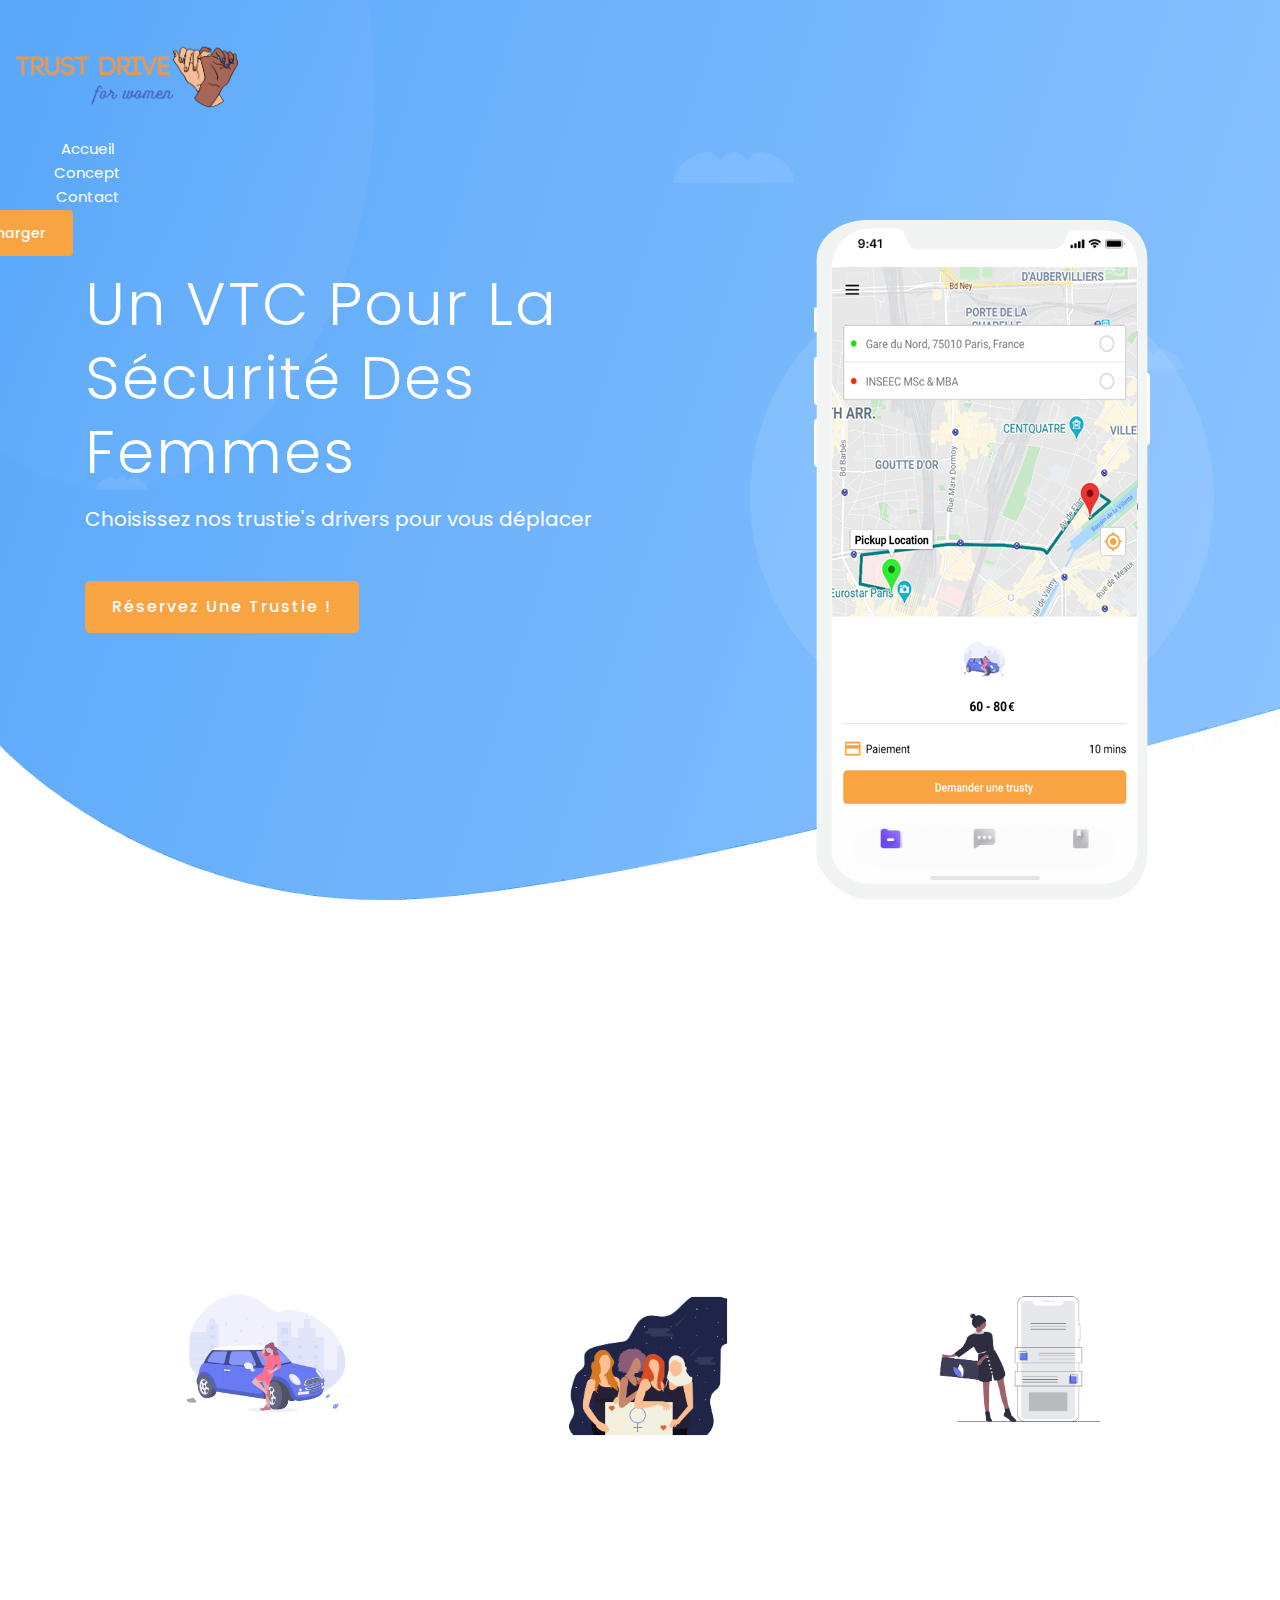
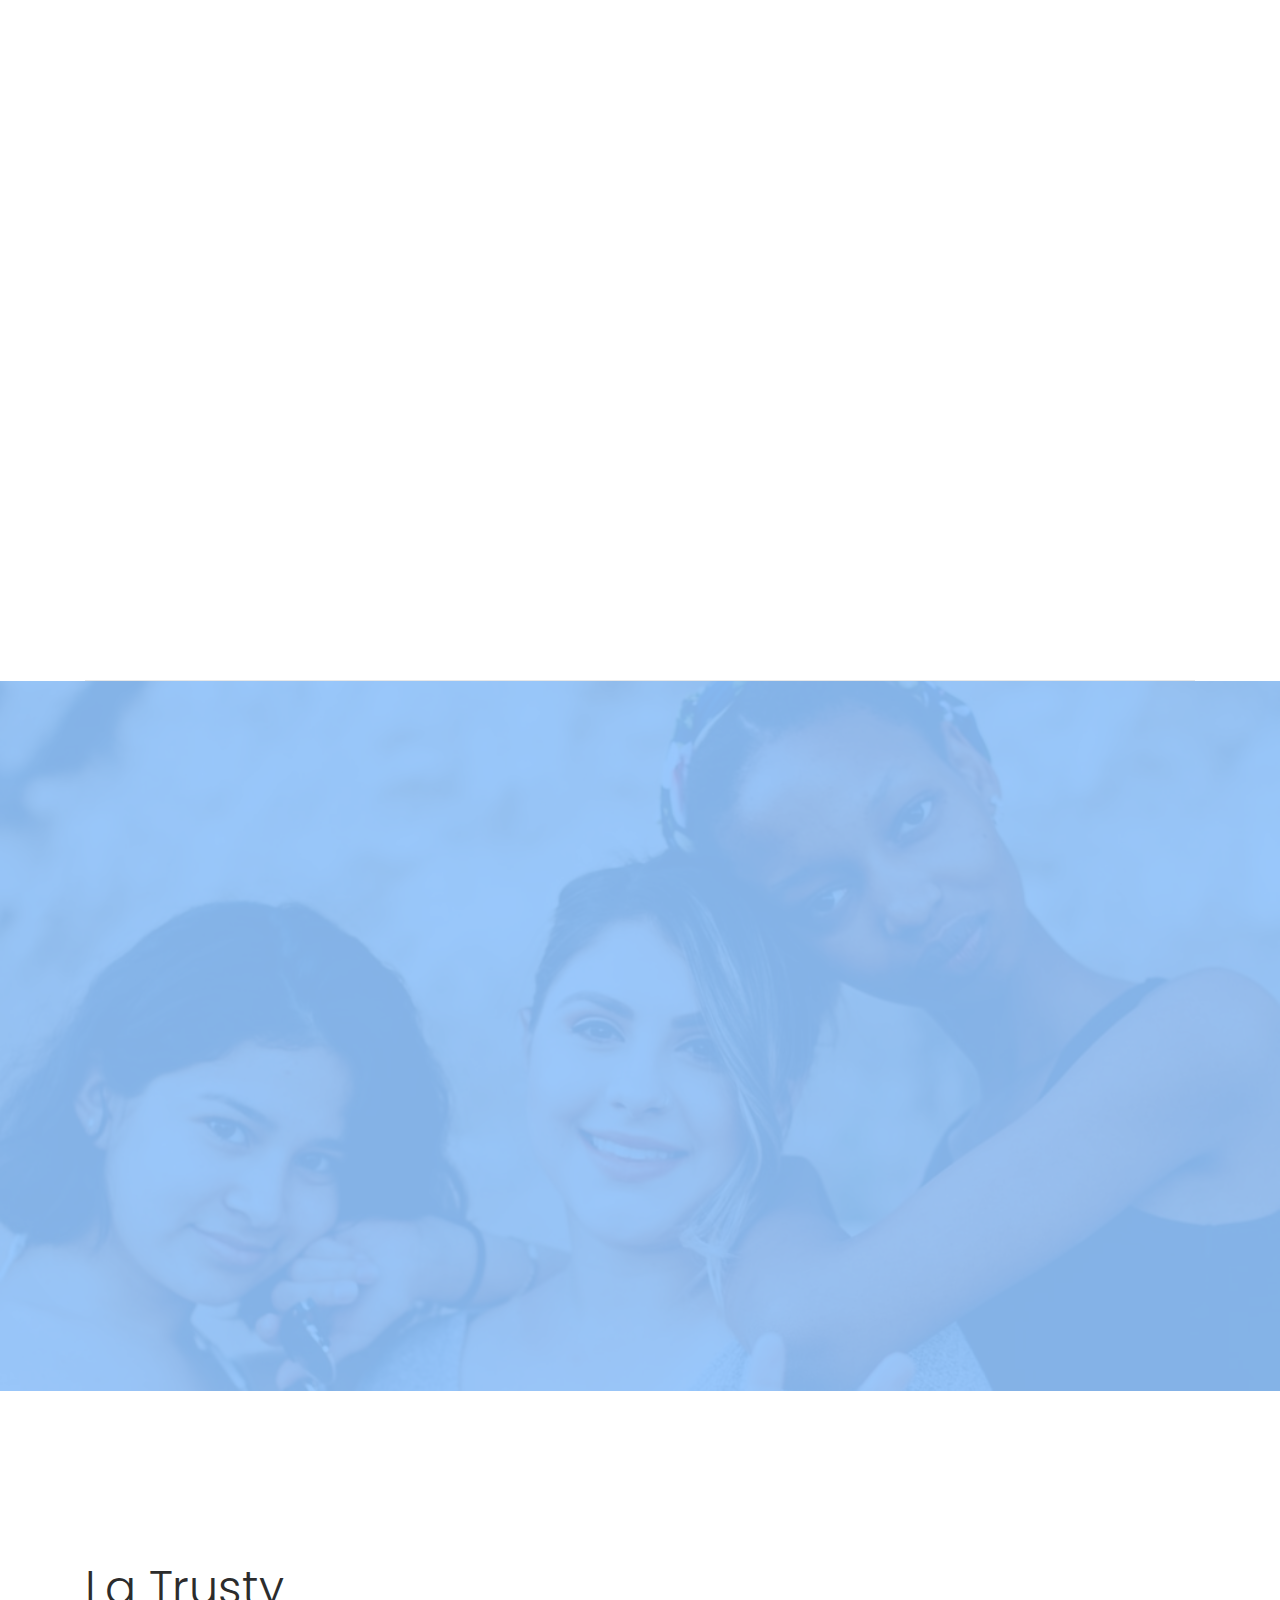
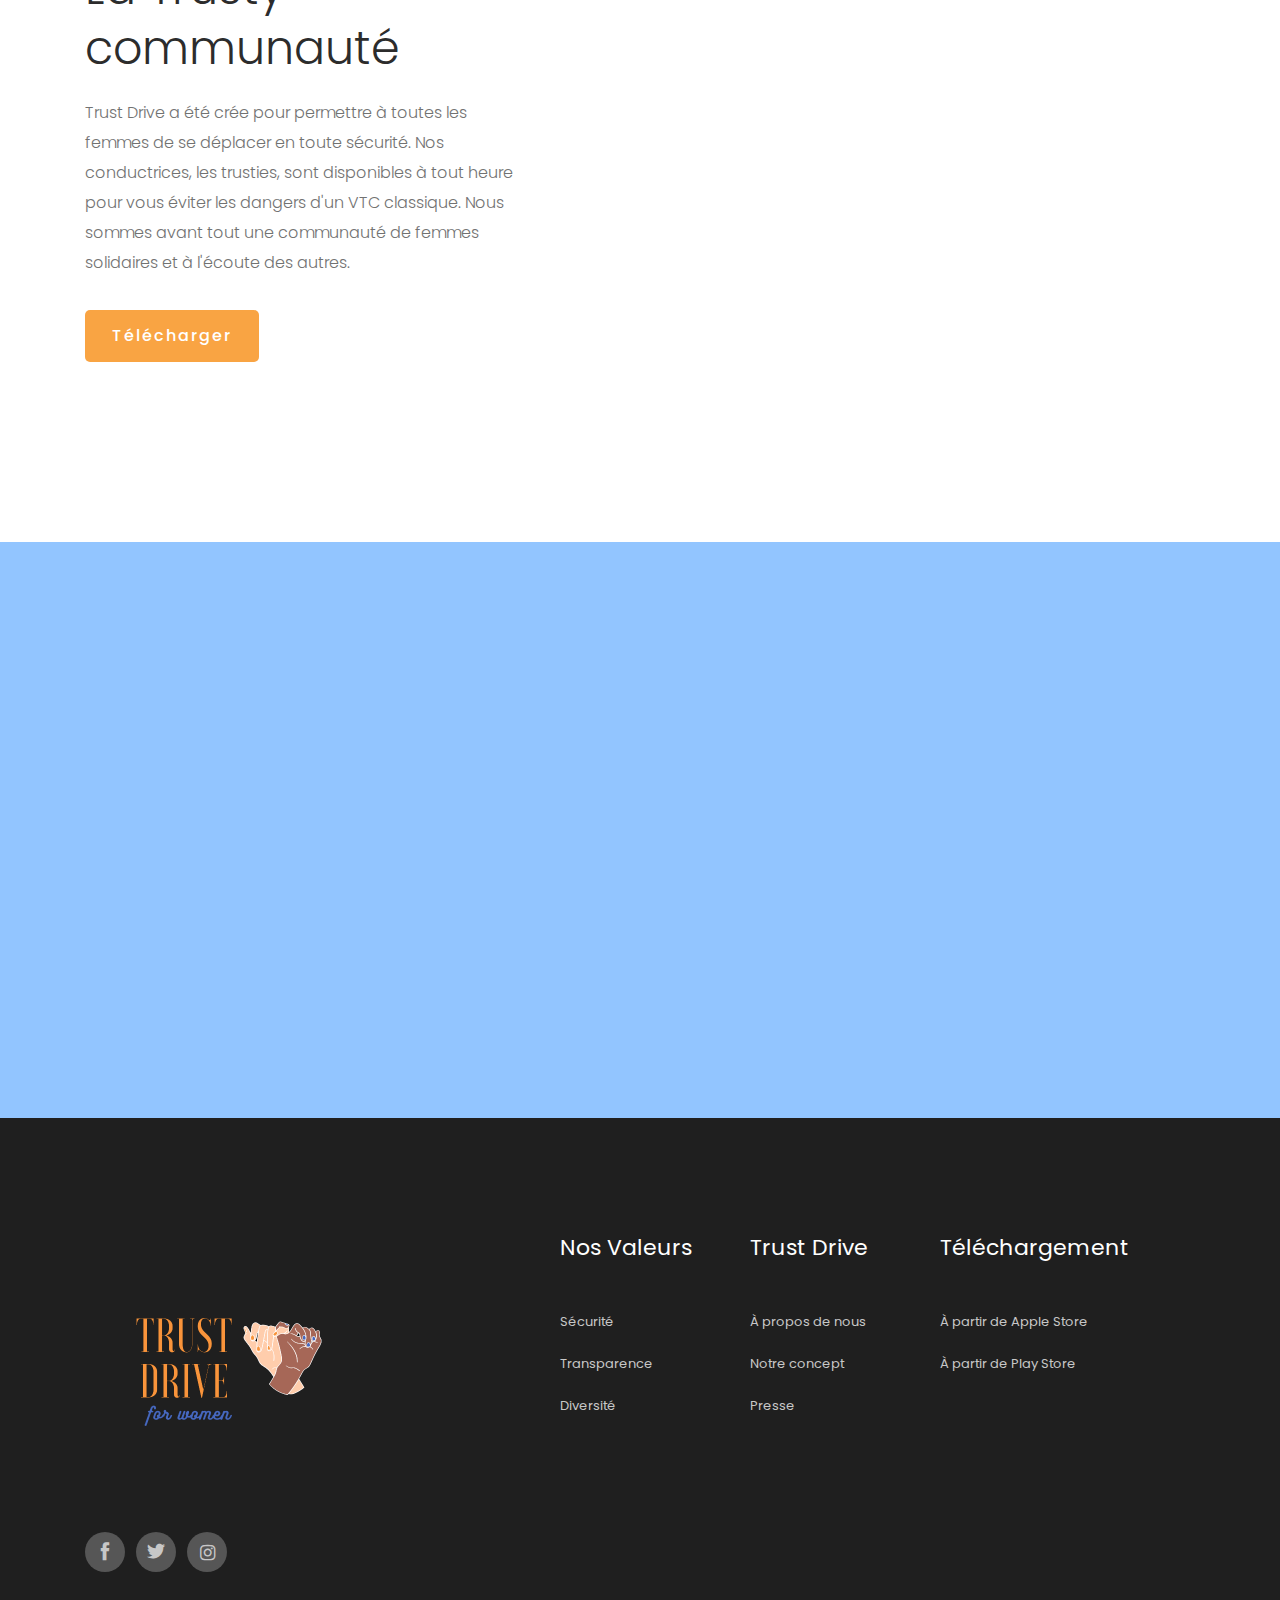
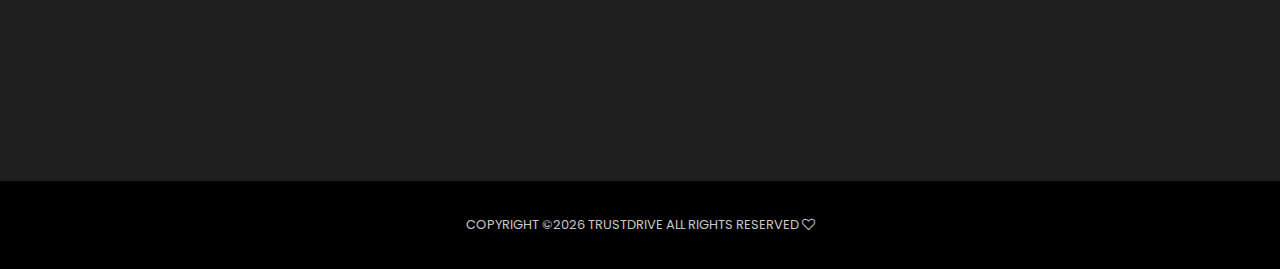
==== commit 39416cf3: "Merge branch 'master' of https://github.com/marianereynier/Trust-Drive-App" ====
--- a/index.html
+++ b/index.html
@@ -44,7 +44,6 @@
                     <img src="img/Logo-fond-bleu.png" height="100" alt="">
                   </a>
                 </div>
-              </div>
               <div class="col-xl-6 col-lg-7">
                 <div class="main-menu  d-none d-lg-block">
                   <nav>
@@ -71,6 +70,7 @@
           </div>
         </div>
       </div>
+    </div>
     </header>
     <!-- header-end -->
 
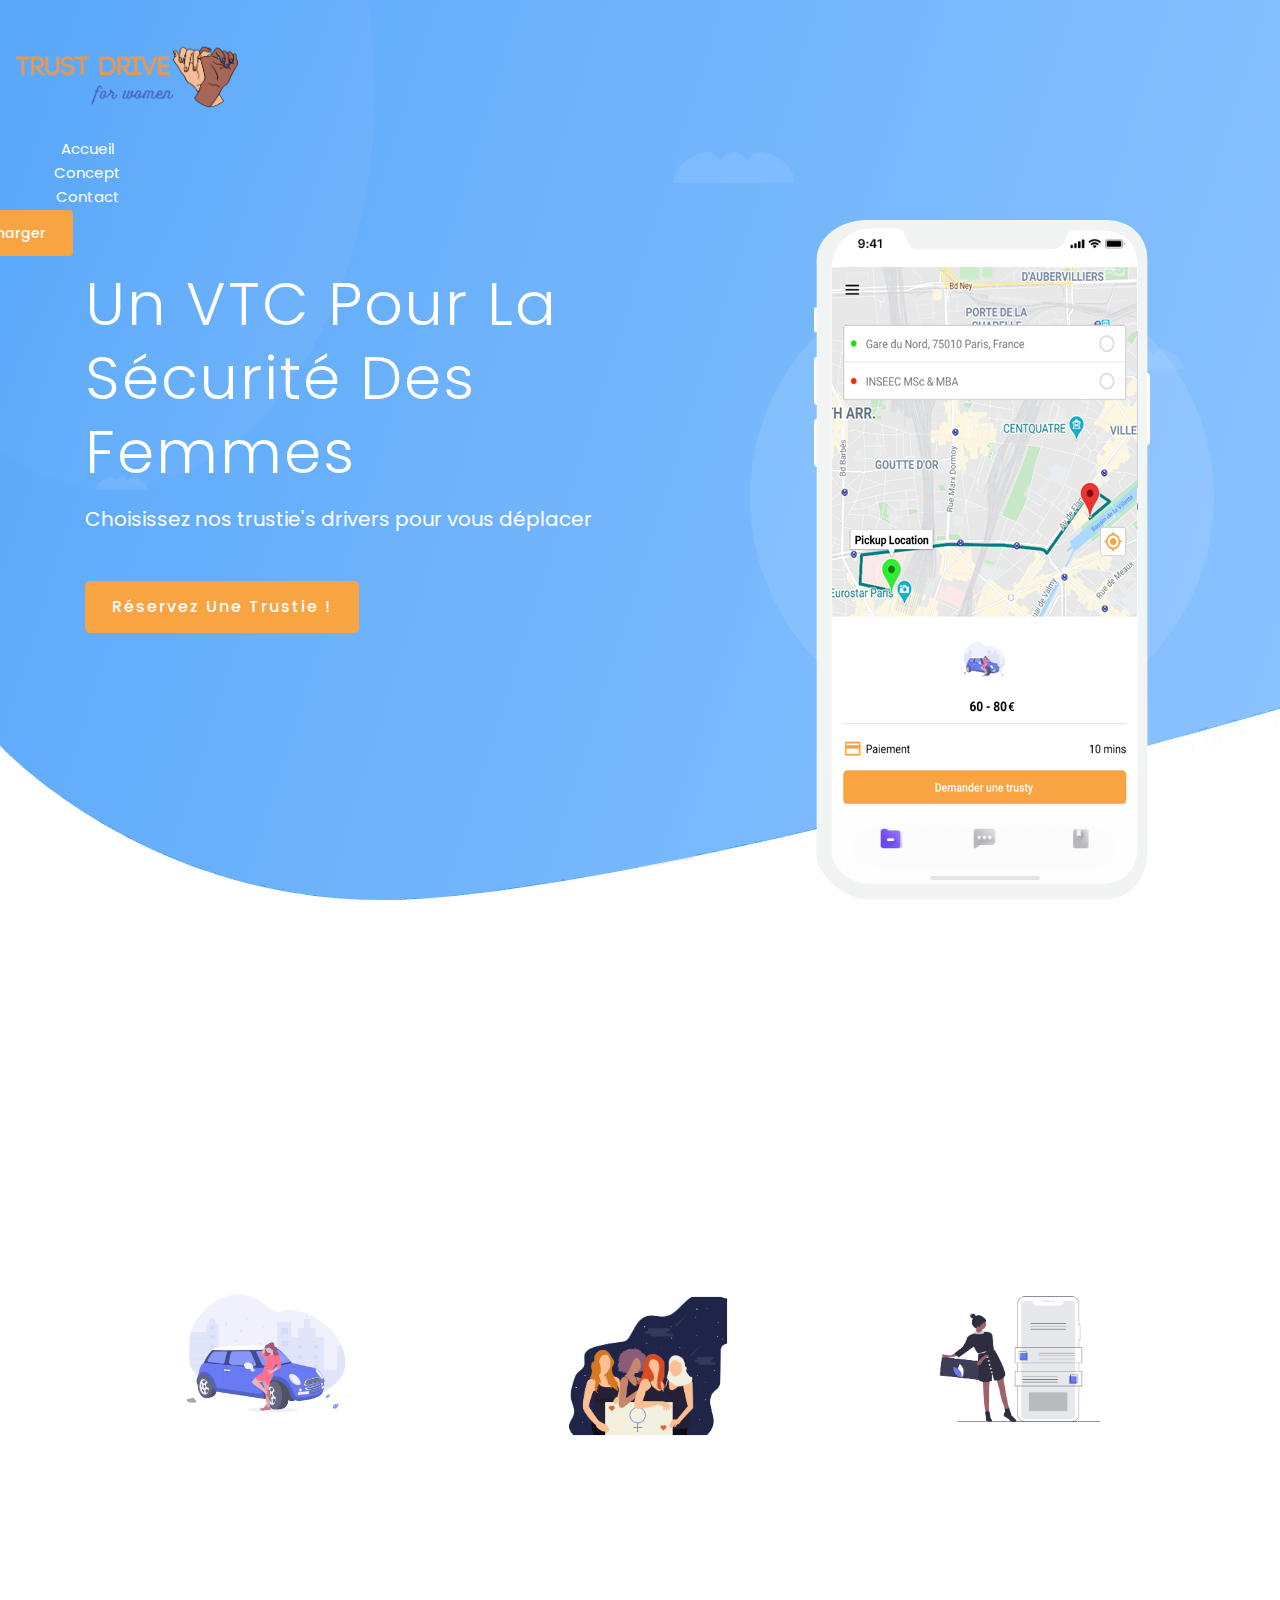
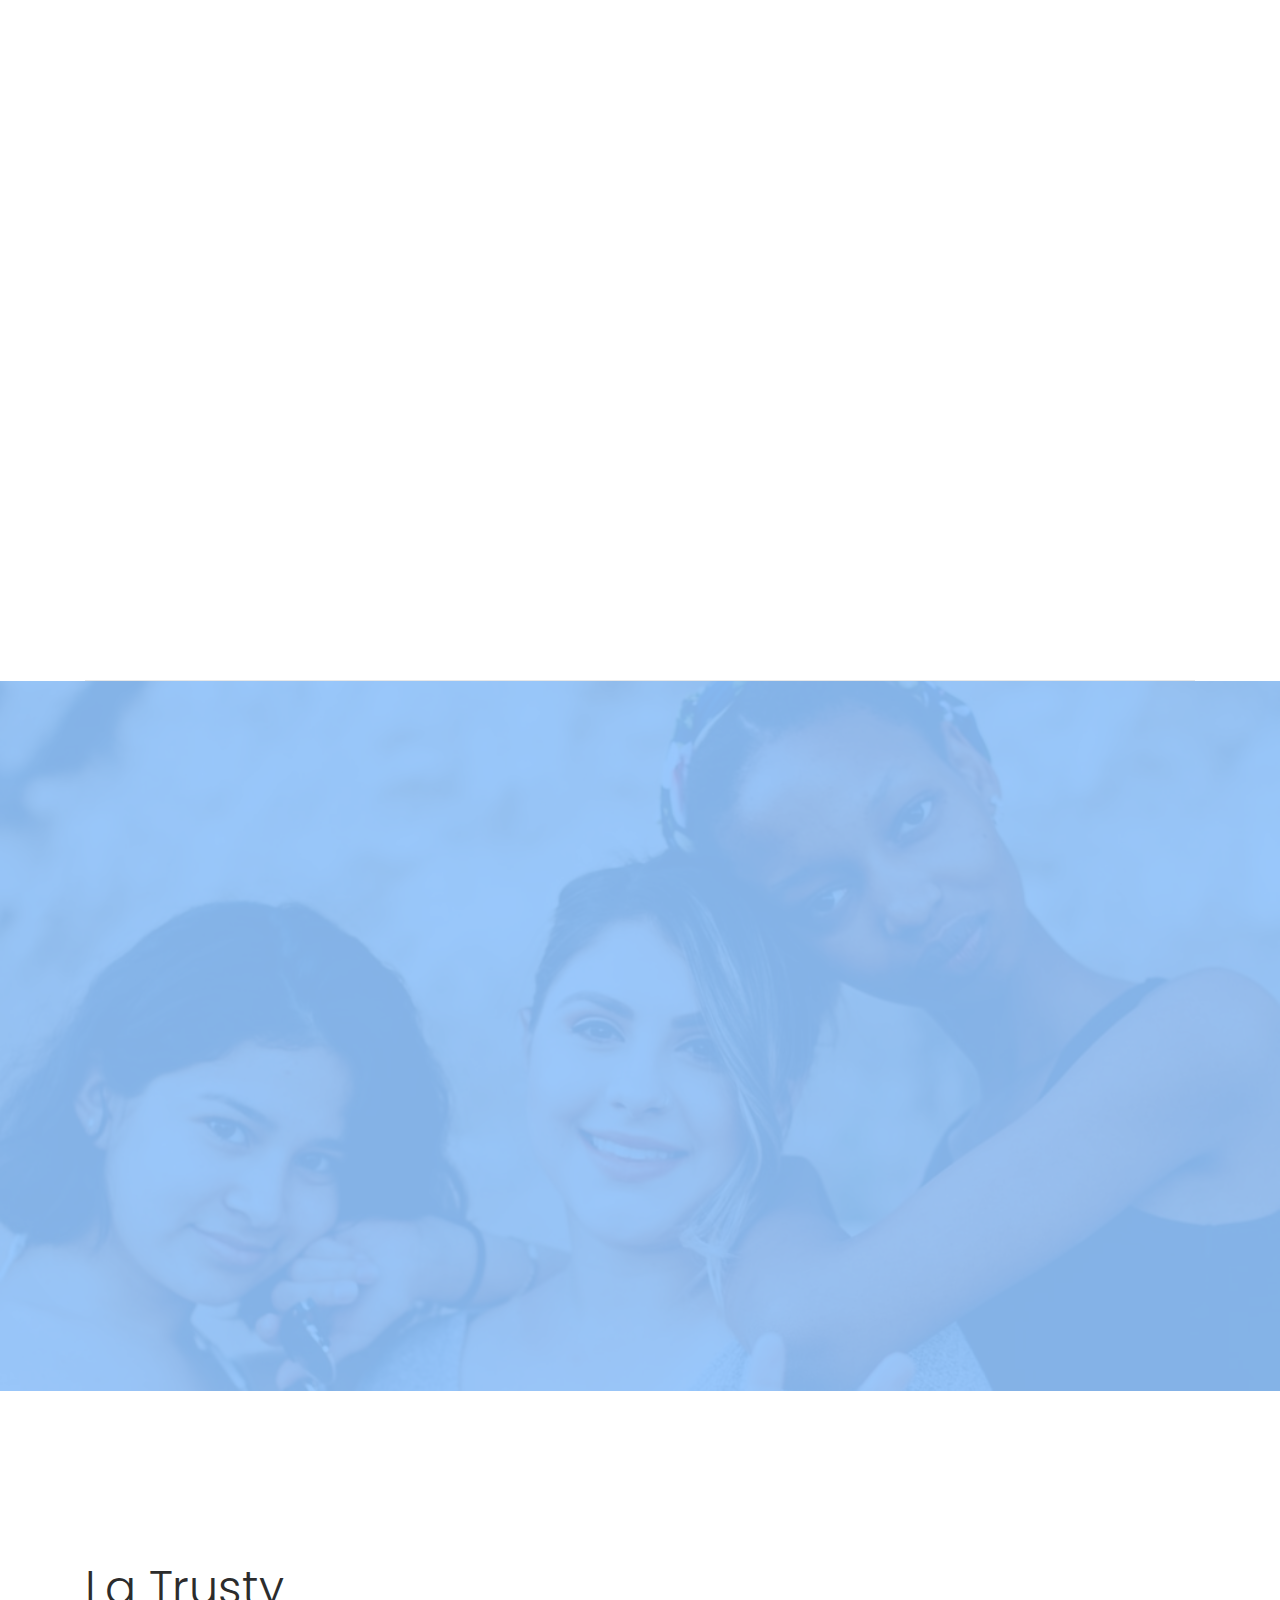
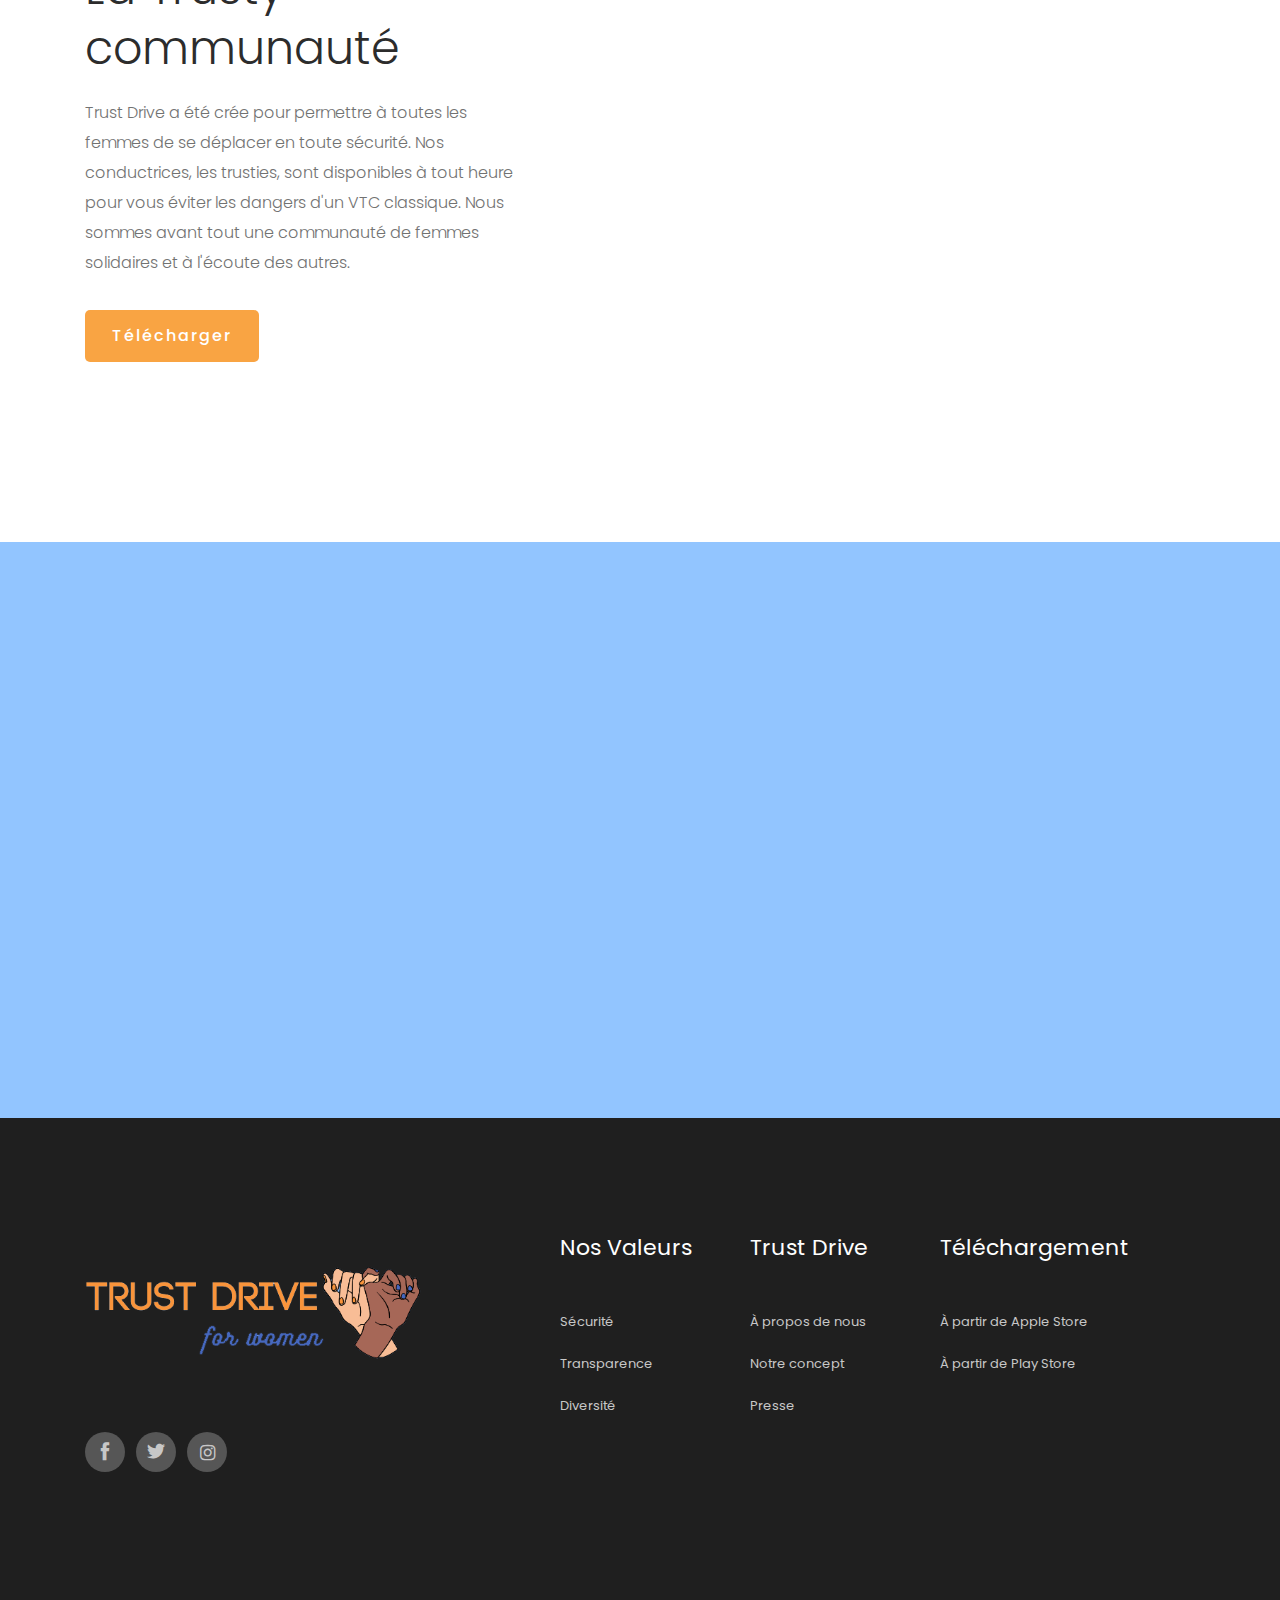
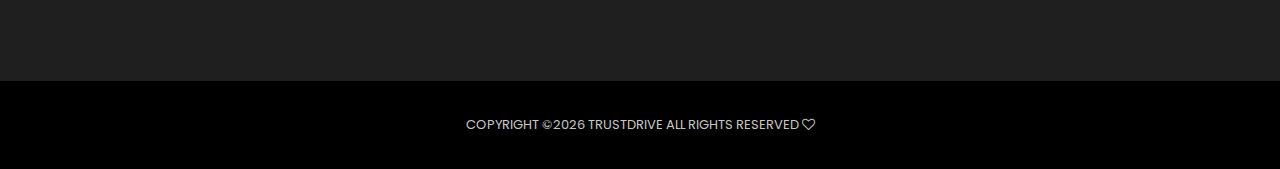
==== commit 19a46754: "changement logo footer" ====
--- a/index.html
+++ b/index.html
@@ -35,7 +35,7 @@
     <!-- header-start -->
     <header>
       <div class="header-area ">
-        <div class="main-header-area">
+        <div id="sticky-header" class="main-header-area">
           <div class="container-fluid">
             <div class="row align-items-center">
               <div class="col-xl-3 col-lg-2">
@@ -347,7 +347,7 @@
               <div class="footer_widget">
                 <div class="footer_logo">
                   <a href="#">
-                    <img src="img/Logo-trust-drive.png" height="250" alt="logo-trust-drive">
+                    <img src="img/Logo-fond-bleu.png" height="150" alt="logo-trust-drive">
                   </a>
                 </div>
                 <p>
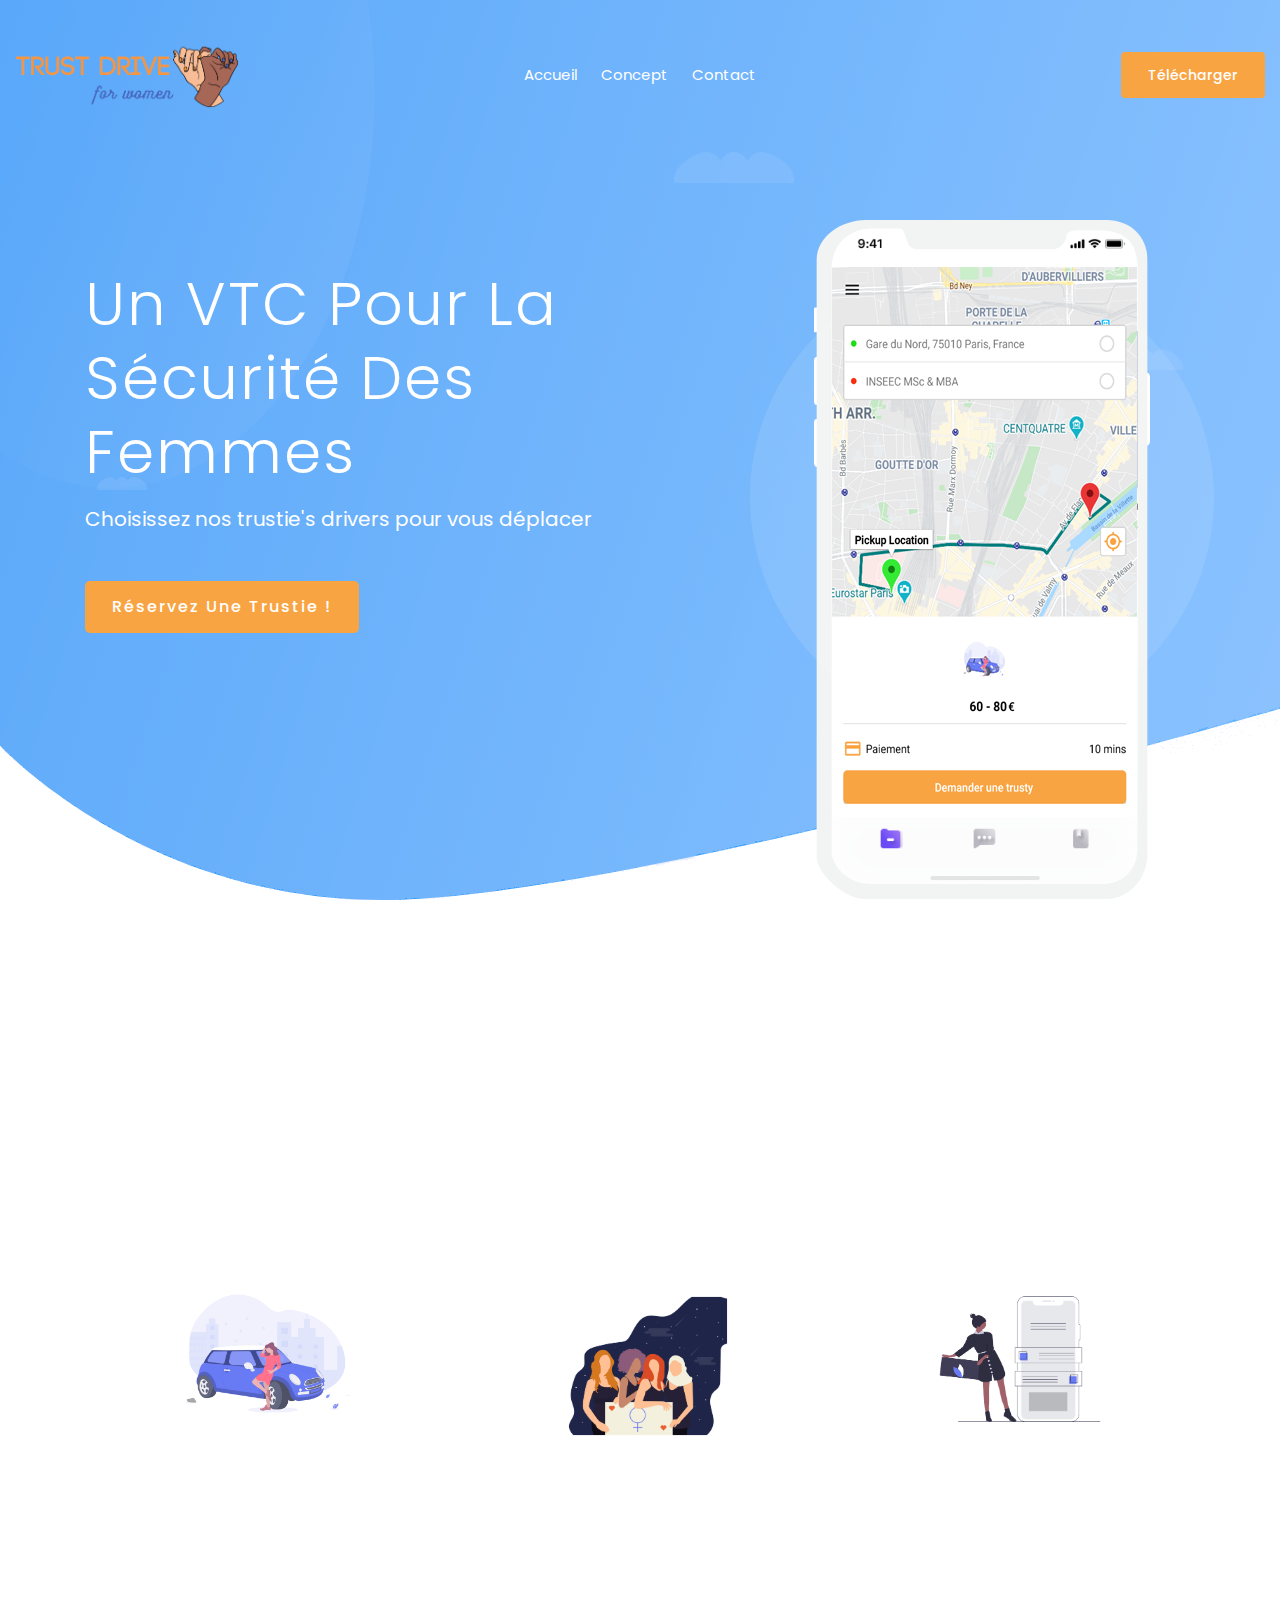
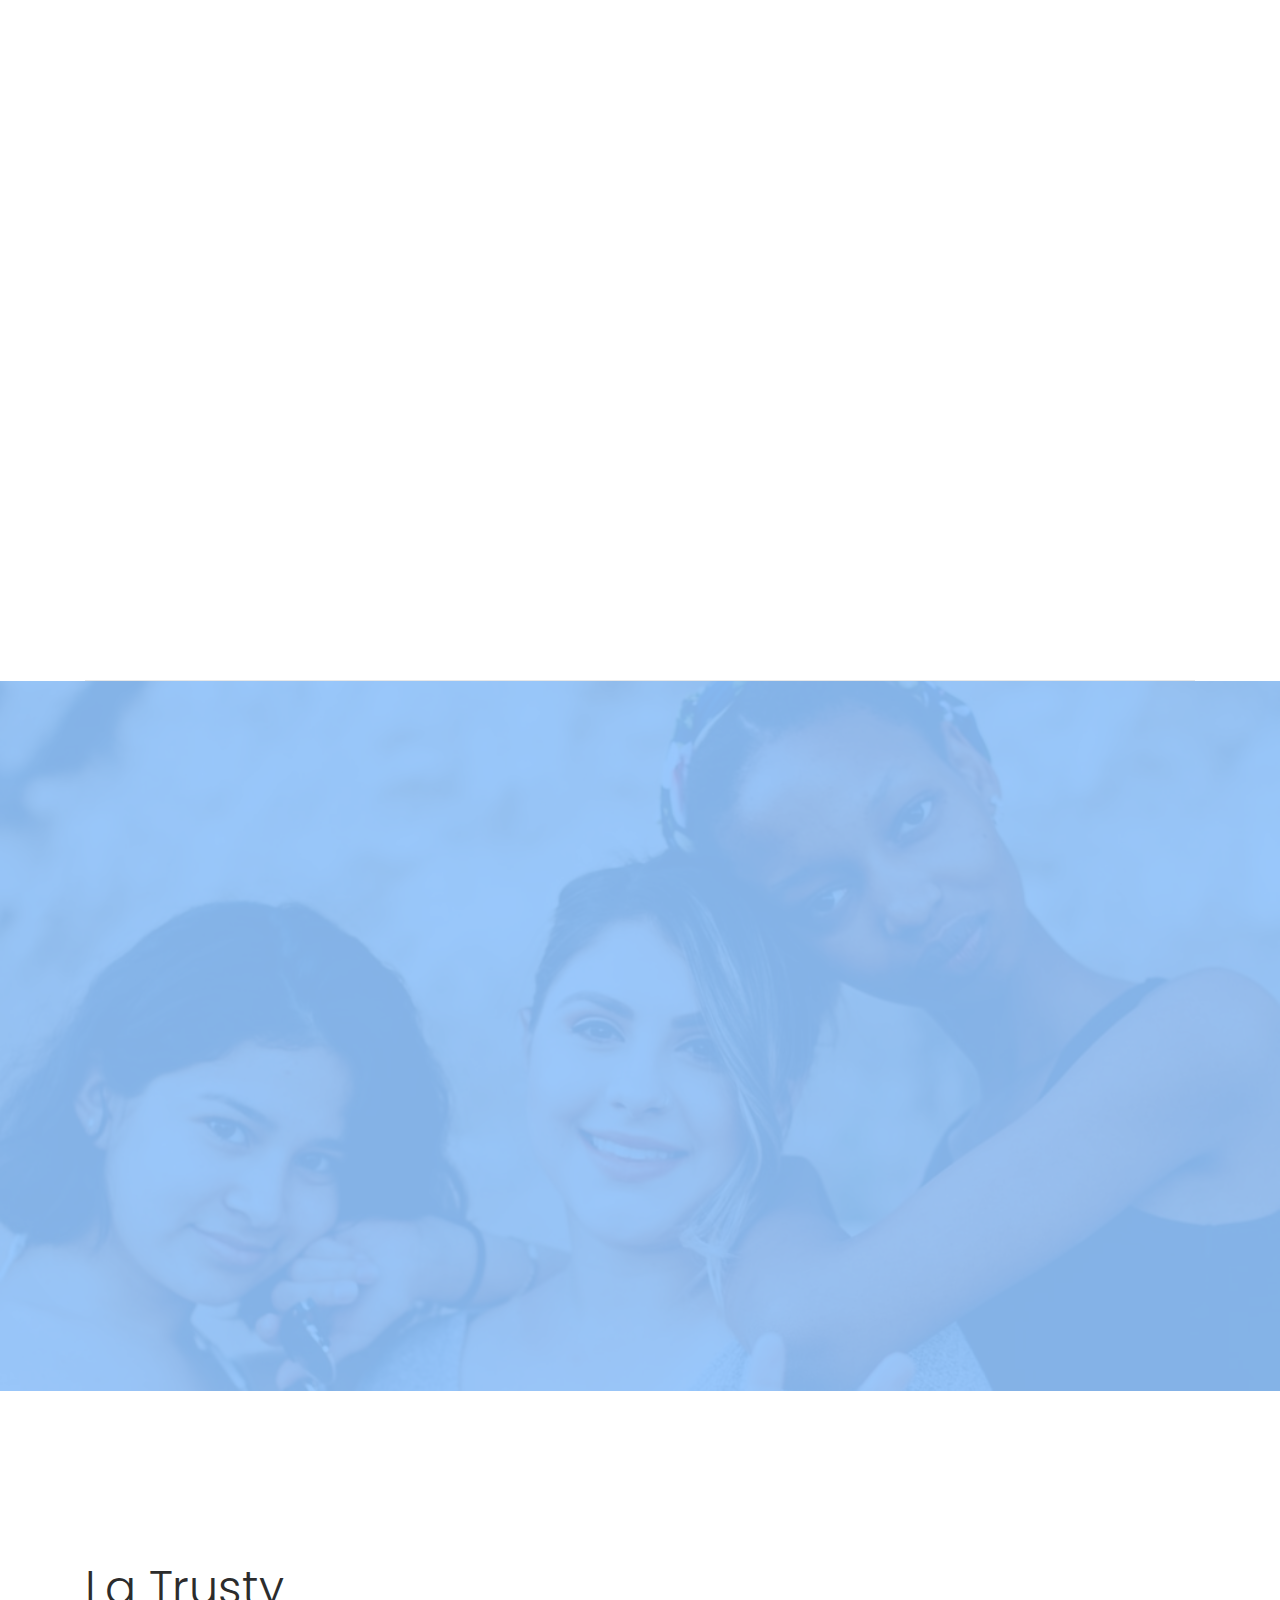
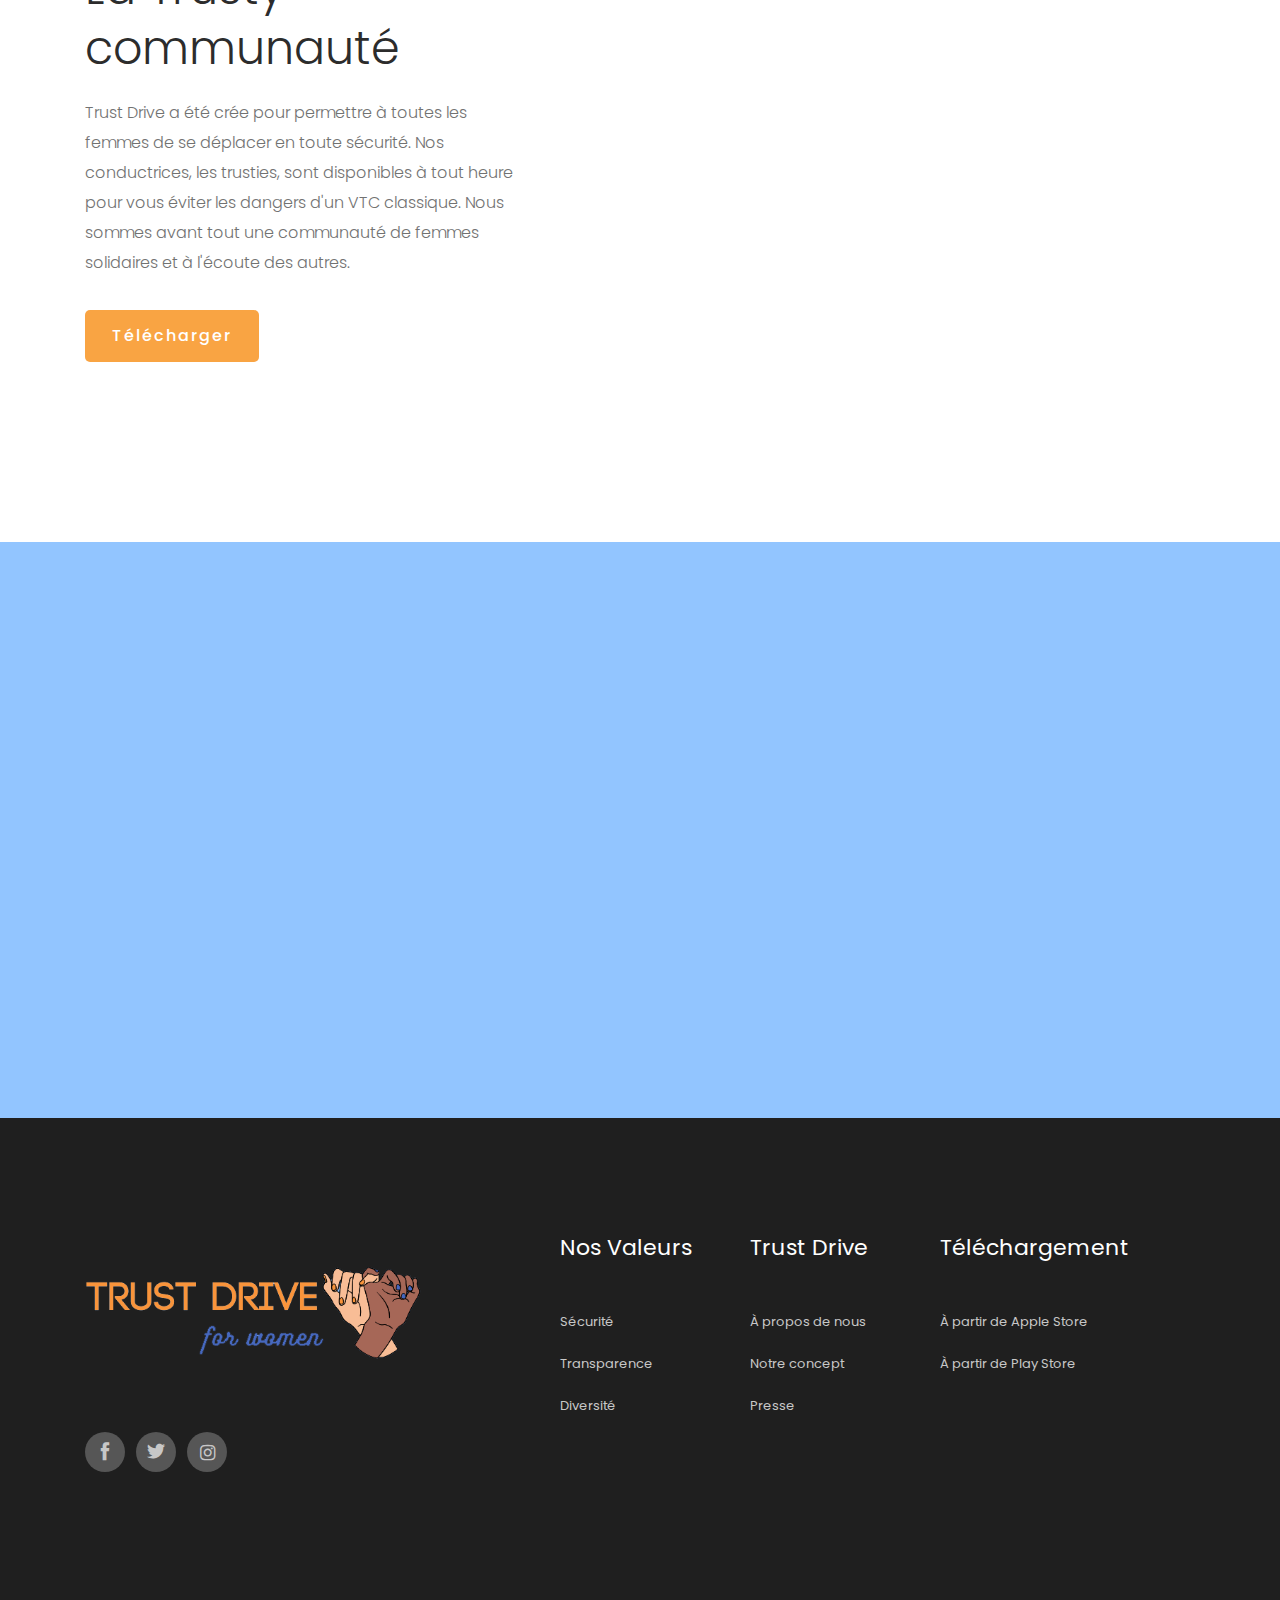
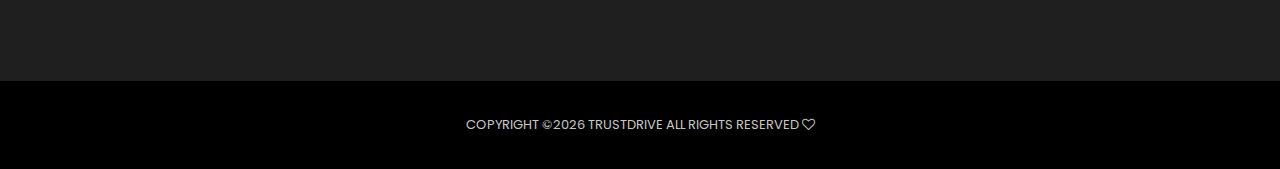
==== commit f7bfe16a: "header" ====
--- a/index.html
+++ b/index.html
@@ -35,7 +35,7 @@
     <!-- header-start -->
     <header>
       <div class="header-area ">
-        <div id="sticky-header" class="main-header-area">
+        <div class="main-header-area">
           <div class="container-fluid">
             <div class="row align-items-center">
               <div class="col-xl-3 col-lg-2">
@@ -44,6 +44,8 @@
                     <img src="img/Logo-fond-bleu.png" height="100" alt="">
                   </a>
                 </div>
+              </div>
+                
               <div class="col-xl-6 col-lg-7">
                 <div class="main-menu  d-none d-lg-block">
                   <nav>
@@ -55,6 +57,7 @@
                   </nav>
                 </div>
               </div>
+                
               <div class="col-xl-3 col-lg-3 d-none d-lg-block">
                 <div class="Appointment">
                   <div class="book_btn d-none d-lg-block">
@@ -70,7 +73,6 @@
           </div>
         </div>
       </div>
-    </div>
     </header>
     <!-- header-end -->
 
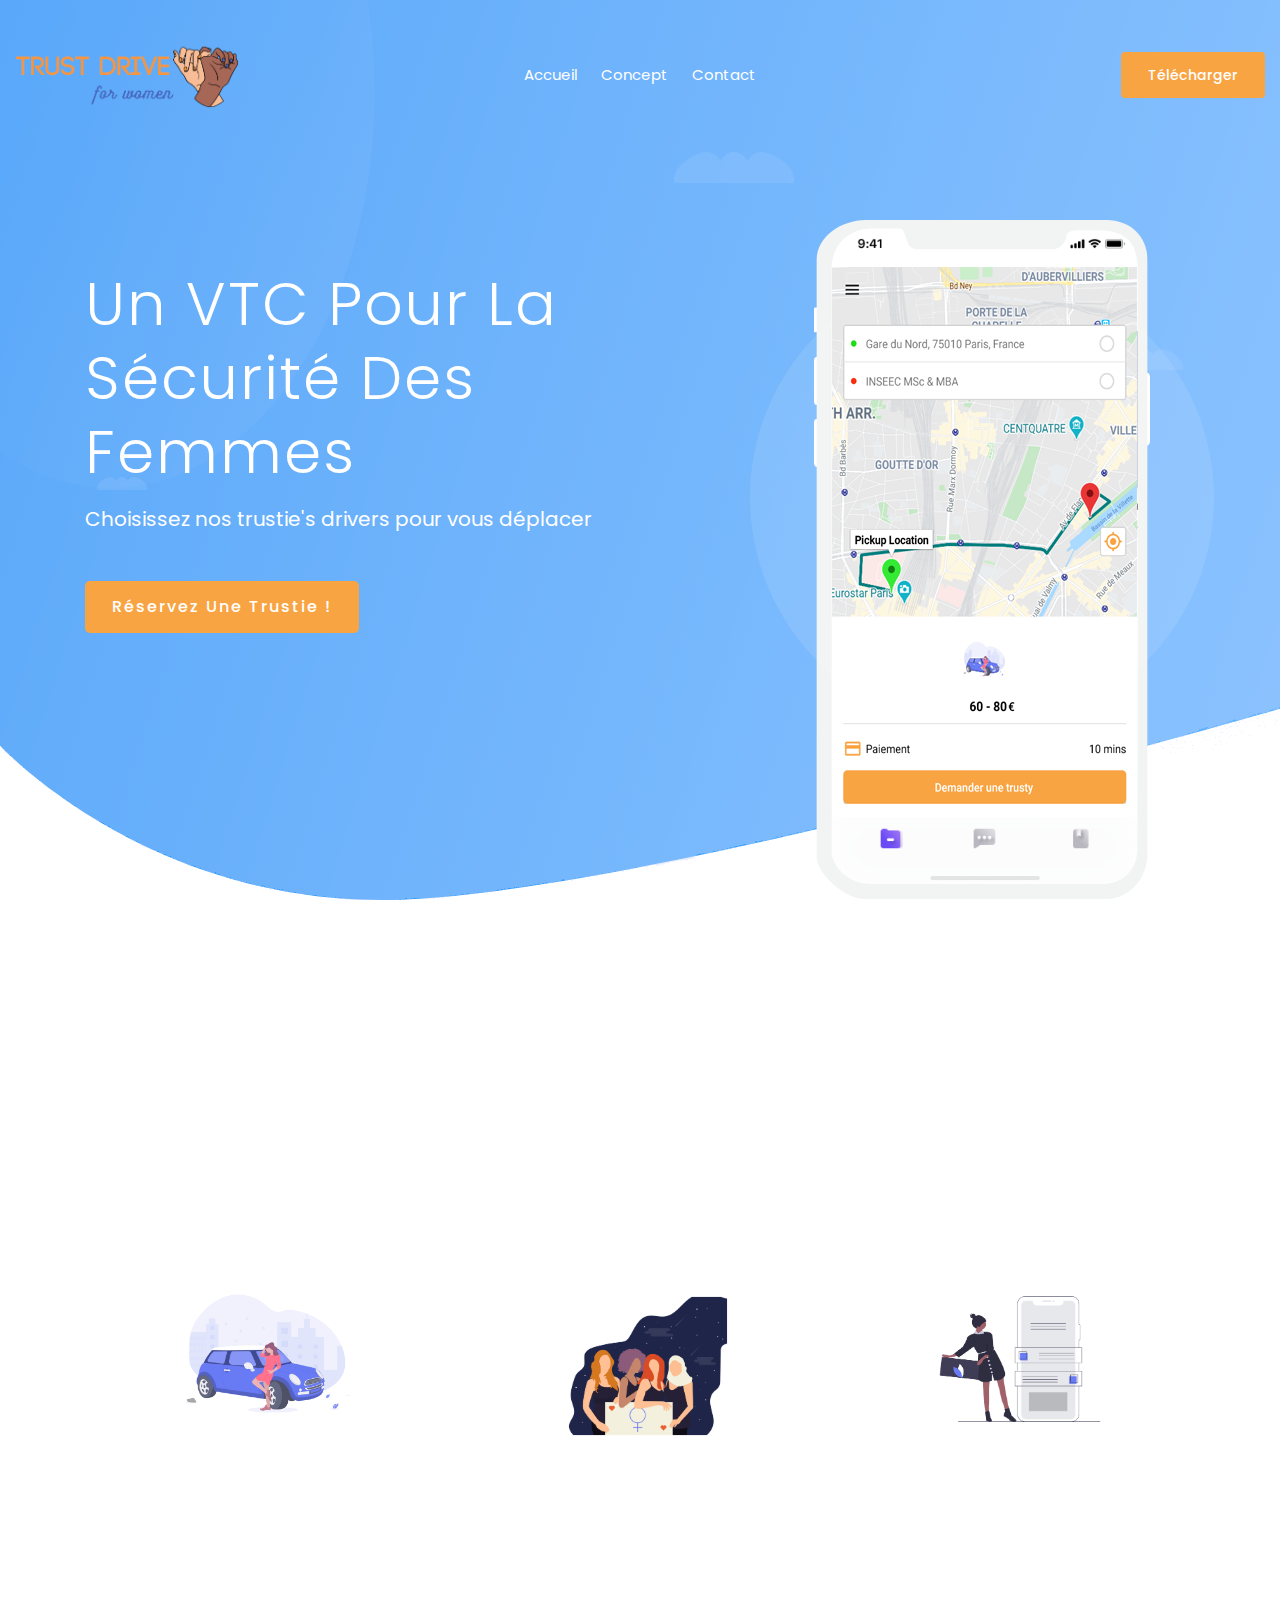
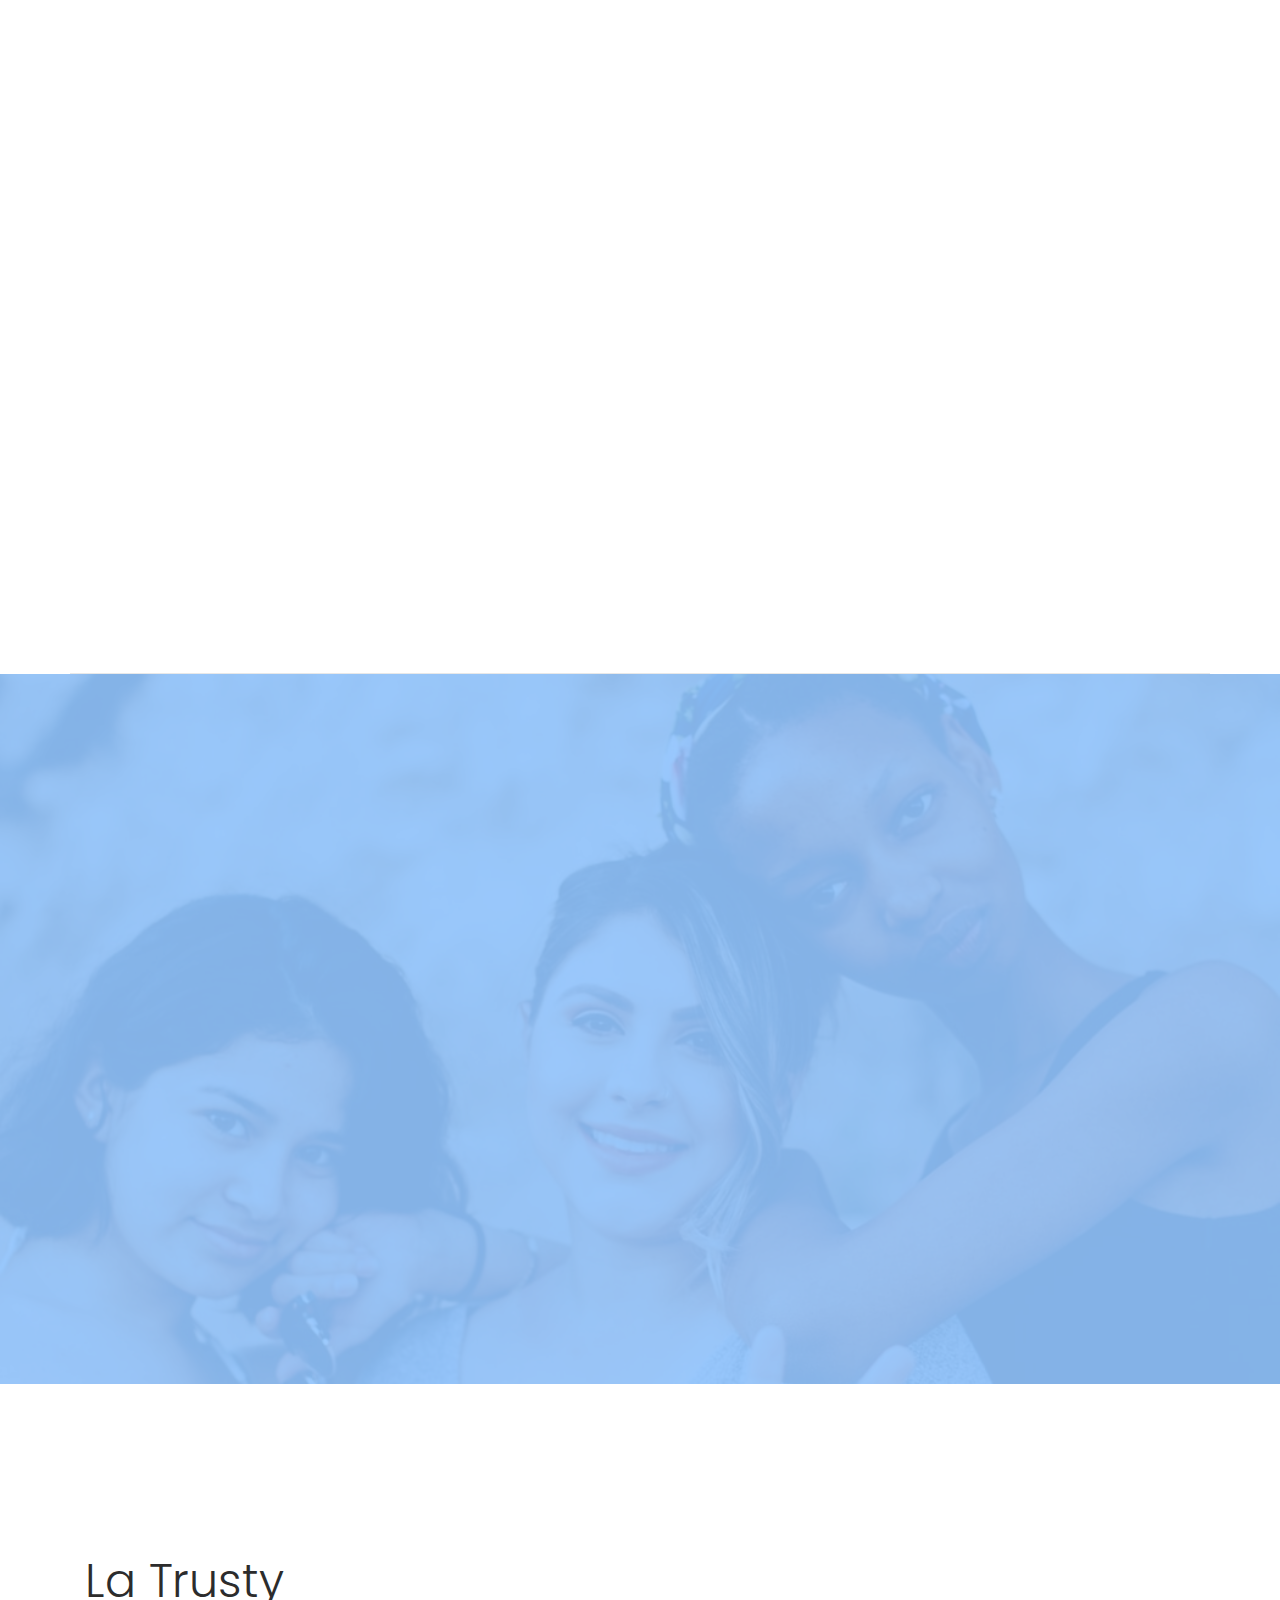
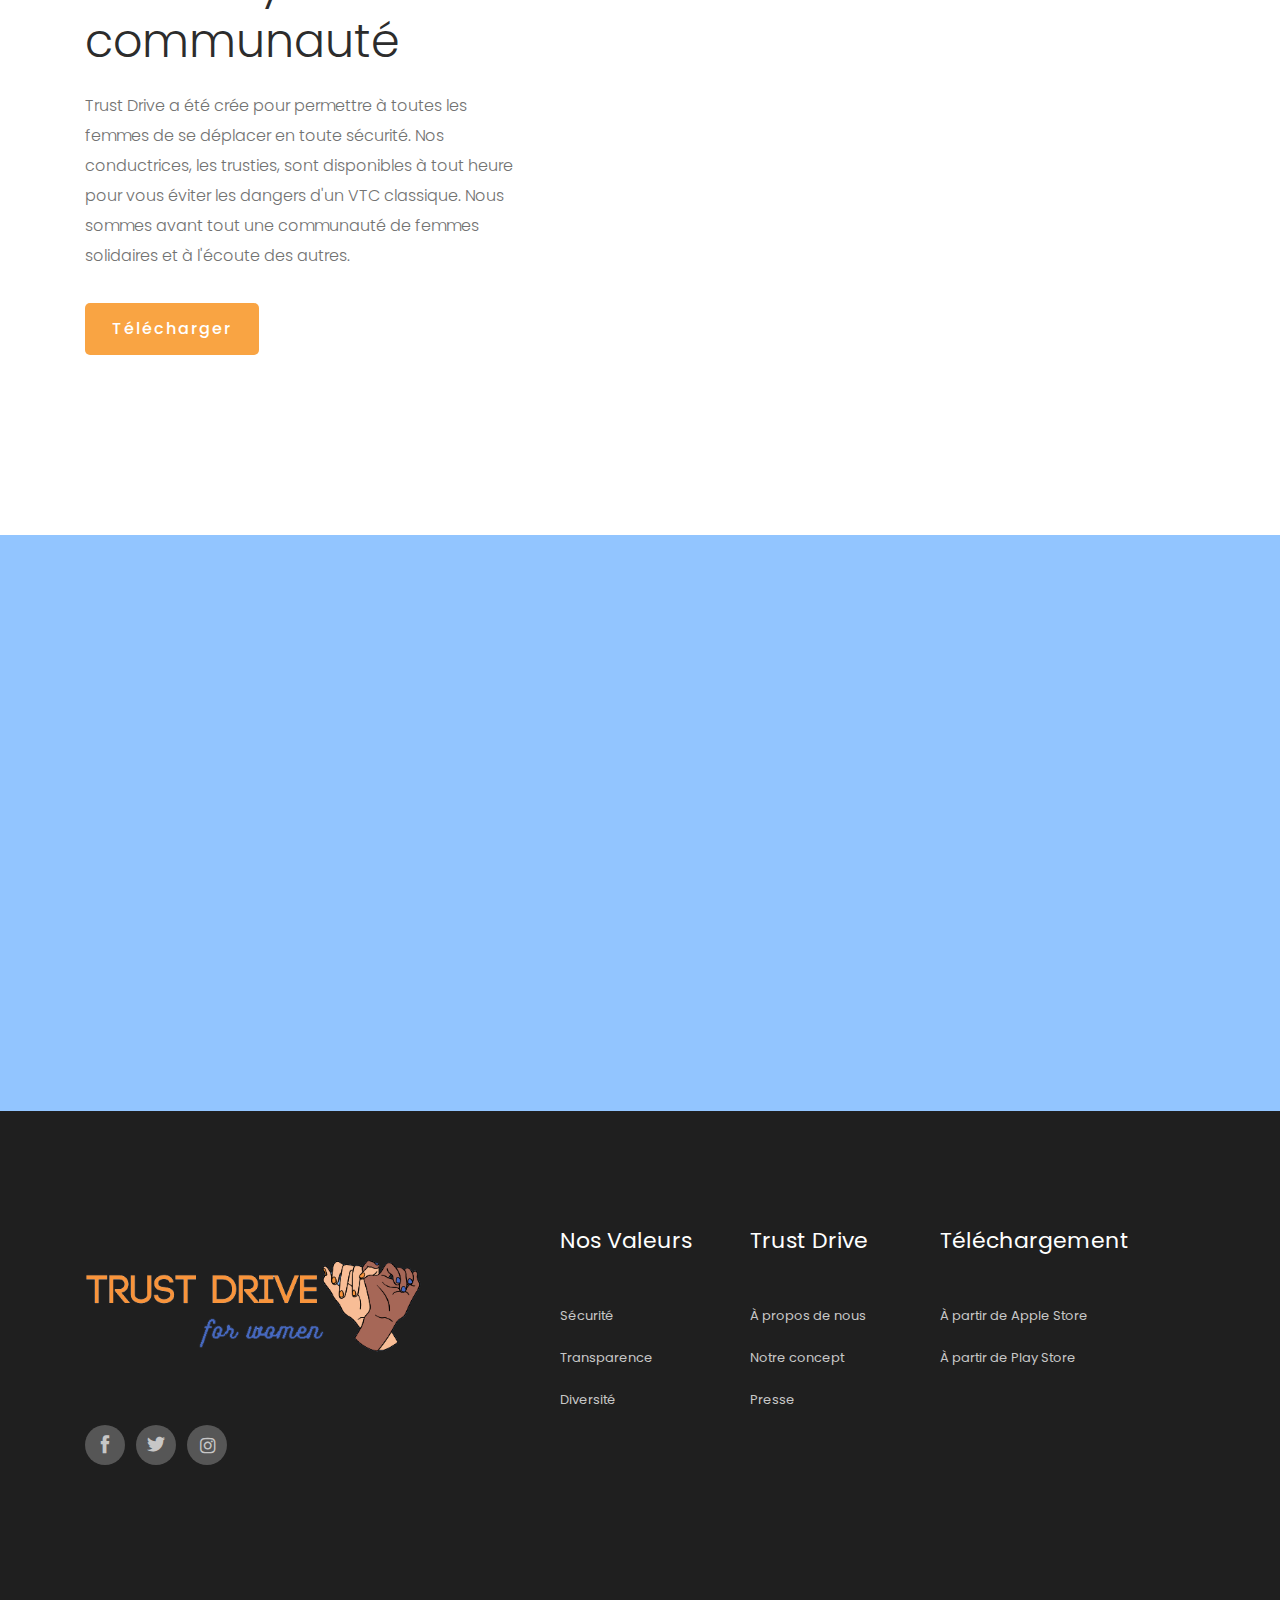
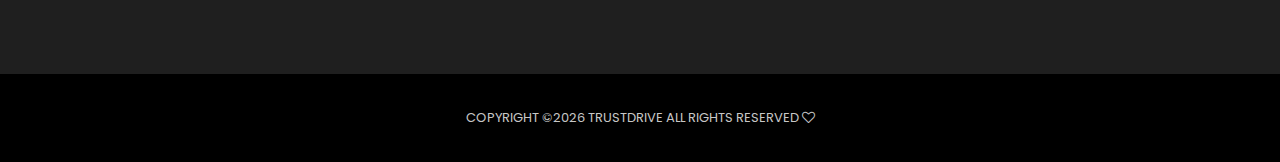
==== commit bad08a9c: "img centrer" ====
--- a/index.html
+++ b/index.html
@@ -158,17 +158,18 @@
     <!-- service_area_2  -->
     <div class="service_area_2">
       <div class="container">
-        <div class="row align-items-center">
+        
           <div class="col-xl-4 col-lg-4 col-md-6 wow fadeInLeft" data-wow-duration=".4s" data-wow-delay=".5s">
             <div class="man_thumb">
             </div>
           </div>
           <div class="col-xl-5 offset-xl-1 col-lg-6 col-md-6 ">
             <div class="mobile_screen wow fadeInRight" data-wow-duration=".8s" data-wow-delay=".5s">
-              <img src="img/ilstrator_img/man_walk.png" alt="">
-            </div>
-          </div>
-        </div>
+              <img src="img/ilstrator_img/man_walk.png" alt="" style=" margin-left: 240px;"/>
+            </div>
+          </div>
+      
+        <div class="row align-items-center">
         <div class="service_content_wrap">
           <div class="row">
             <div class="col-lg-4 col-md-4">
@@ -194,6 +195,7 @@
             </div>
           </div>
         </div>
+        </div>   
       </div>
     </div>
     <!-- testmonial_area  -->
